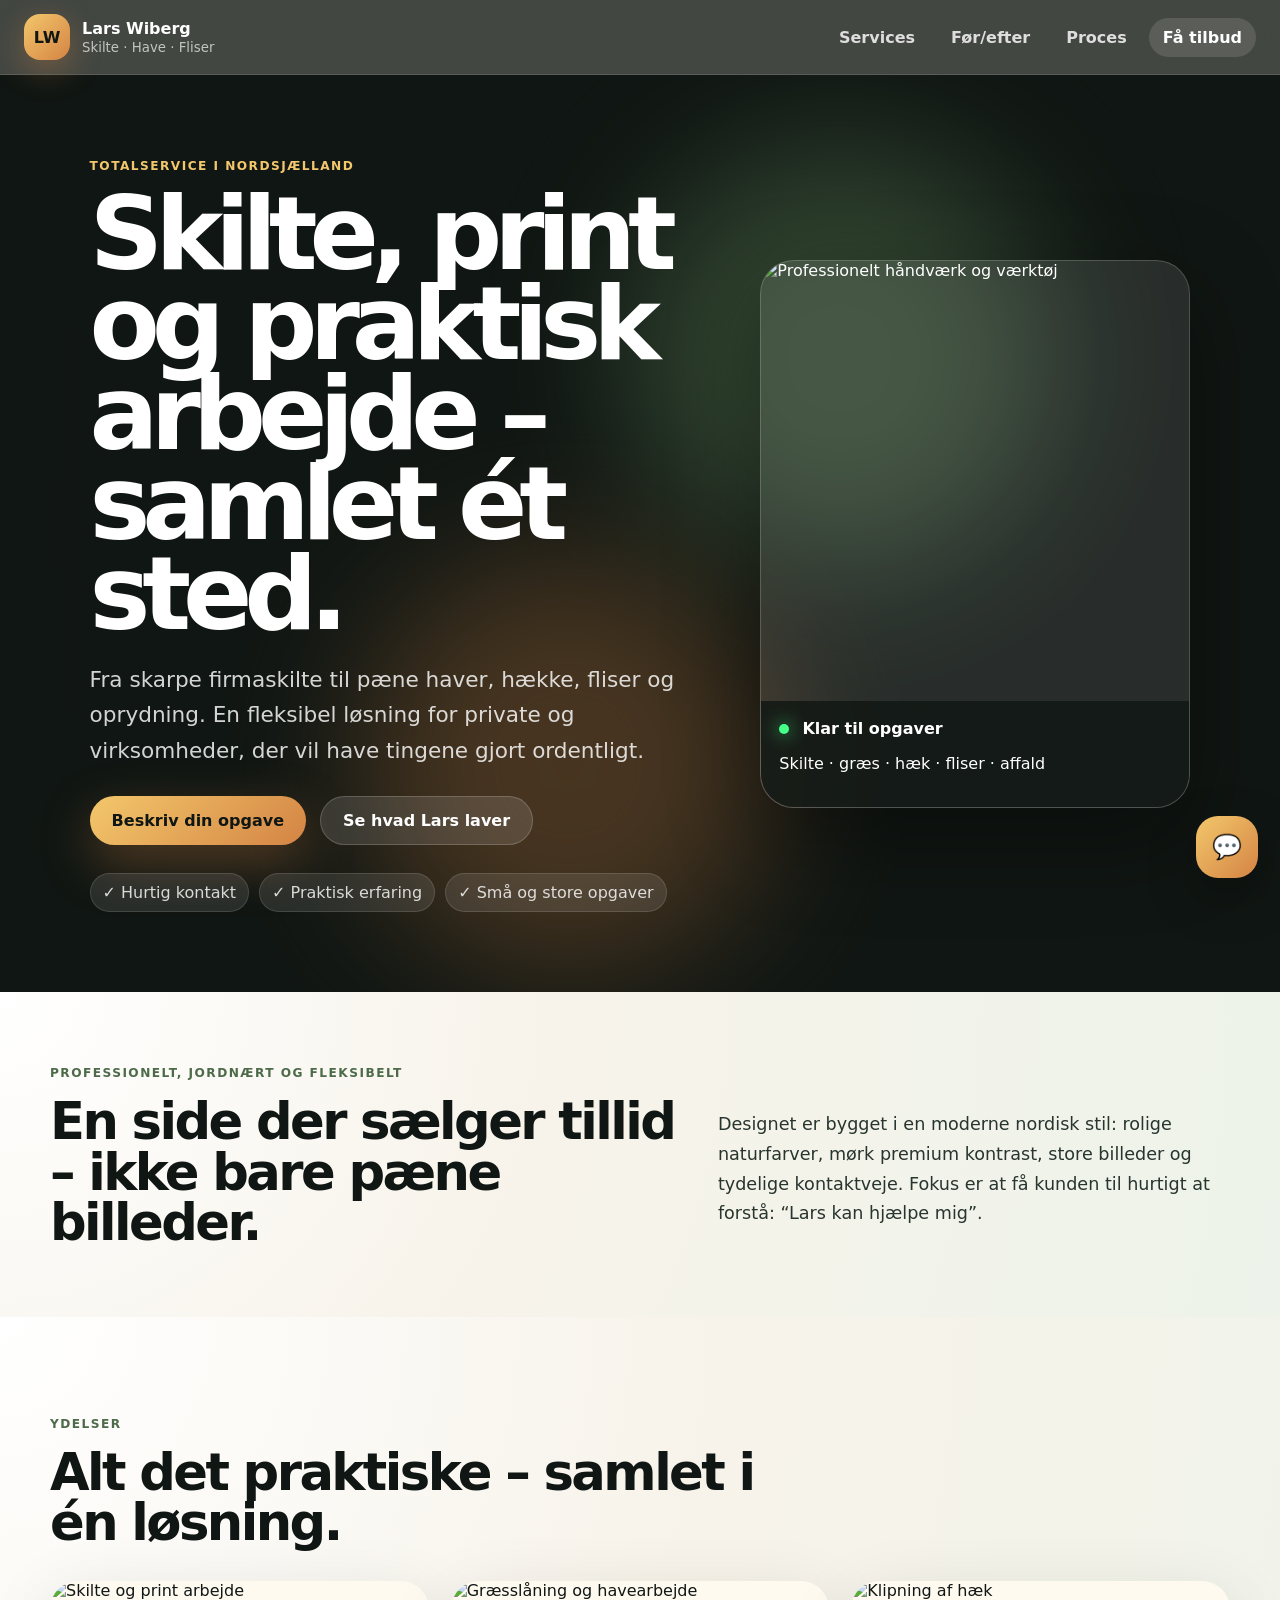
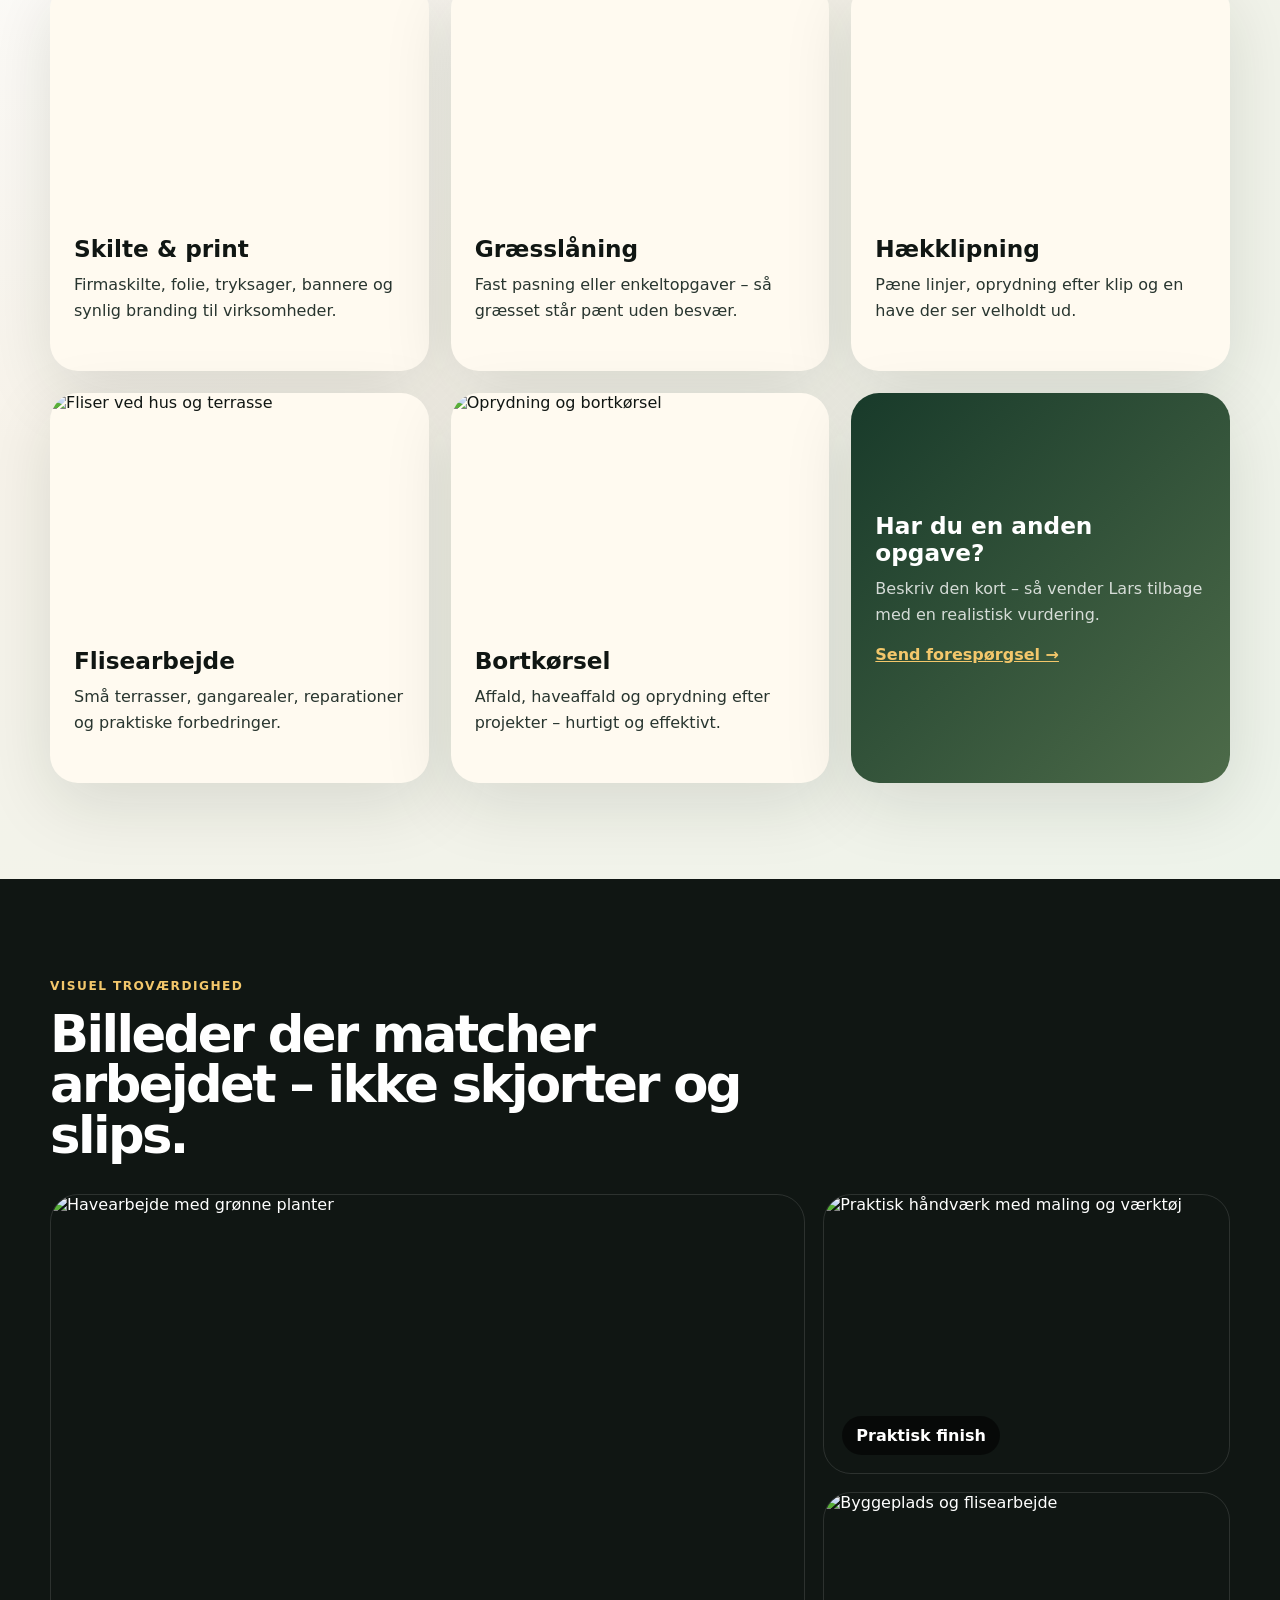
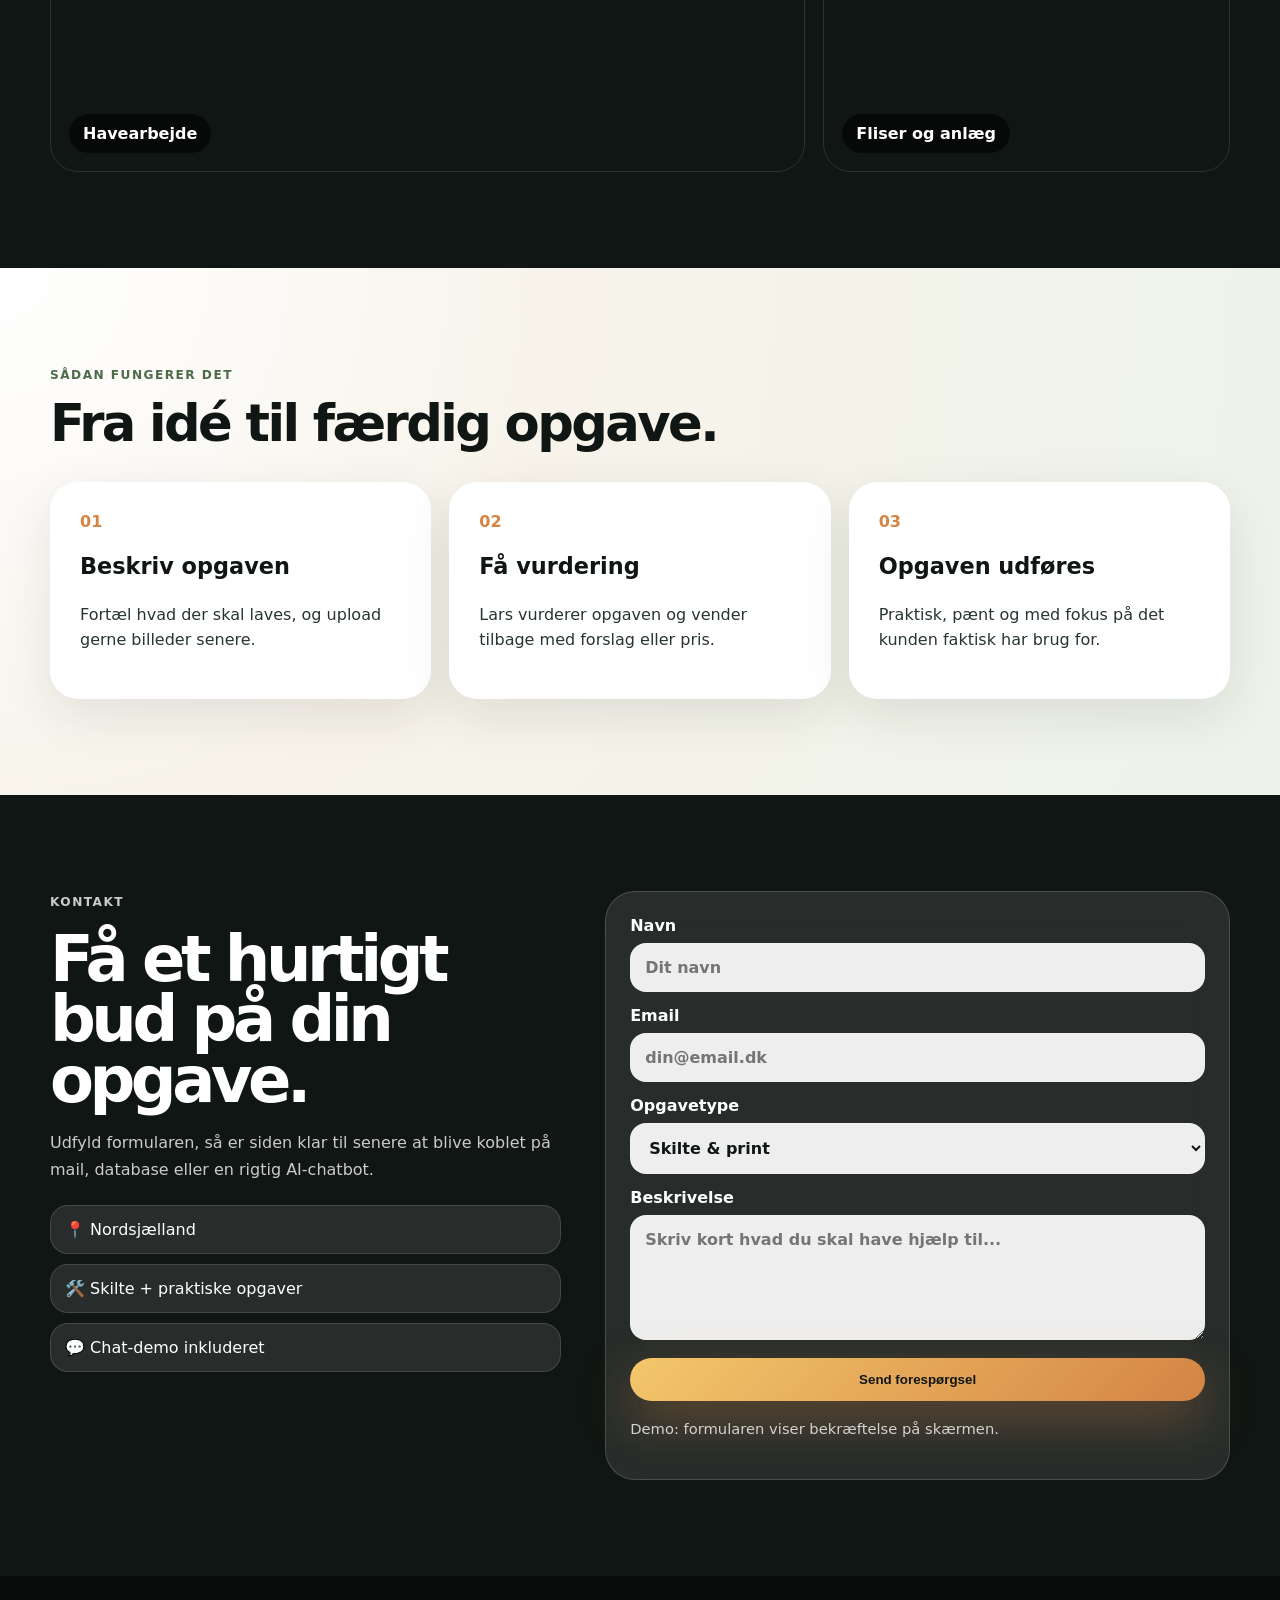
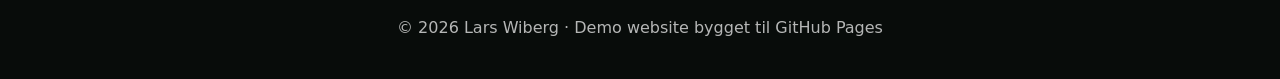
==== index.html @ 7aae9565 "Add files via upload" ====
<!DOCTYPE html>
<html lang="da">
<head>
  <meta charset="UTF-8" />
  <meta name="viewport" content="width=device-width, initial-scale=1.0" />
  <meta name="description" content="Lars Wiberg Totalservice - skilte, print, havearbejde, græsslåning, hækklipning, fliser og bortkørsel." />
  <title>Lars Wiberg | Skilte, Have & Totalservice</title>

  <link rel="preconnect" href="https://images.unsplash.com">
  <link rel="stylesheet" href="css/color.css" />
  <link rel="stylesheet" href="css/layout.css" />
  <link rel="stylesheet" href="css/component.css" />
  <link rel="stylesheet" href="css/animation.css" />
</head>
<body>
  <header class="site-header" id="top">
    <a class="brand" href="#top" aria-label="Lars Wiberg forside">
      <span class="brand-mark">LW</span>
      <span>
        <strong>Lars Wiberg</strong>
        <small>Skilte · Have · Fliser</small>
      </span>
    </a>

    <button class="menu-toggle" id="menuToggle" aria-label="Åbn menu">☰</button>

    <nav class="main-nav" id="mainNav">
      <a href="#services">Services</a>
      <a href="#gallery">Før/efter</a>
      <a href="#process">Proces</a>
      <a href="#contact" class="nav-cta">Få tilbud</a>
    </nav>
  </header>

  <main>
    <section class="hero section-dark">
      <div class="hero-bg"></div>
      <div class="hero-glow hero-glow-one"></div>
      <div class="hero-glow hero-glow-two"></div>

      <div class="hero-content reveal">
        <p class="eyebrow">Totalservice i Nordsjælland</p>
        <h1>Skilte, print og praktisk arbejde – samlet ét sted.</h1>
        <p class="hero-text">
          Fra skarpe firmaskilte til pæne haver, hække, fliser og oprydning. En fleksibel løsning for private og virksomheder, der vil have tingene gjort ordentligt.
        </p>
        <div class="hero-actions">
          <a class="btn btn-primary" href="#contact">Beskriv din opgave</a>
          <a class="btn btn-ghost" href="#services">Se hvad Lars laver</a>
        </div>
        <div class="trust-row" aria-label="Fordele">
          <span>✓ Hurtig kontakt</span>
          <span>✓ Praktisk erfaring</span>
          <span>✓ Små og store opgaver</span>
        </div>
      </div>

      <aside class="hero-card reveal delay-1">
        <img src="https://images.unsplash.com/photo-1581092160607-ee22621dd758?auto=format&fit=crop&w=900&q=85" alt="Professionelt håndværk og værktøj" />
        <div class="hero-card-content">
          <span class="status-dot"></span>
          <strong>Klar til opgaver</strong>
          <p>Skilte · græs · hæk · fliser · affald</p>
        </div>
      </aside>
    </section>

    <section class="intro section-light">
      <div class="container intro-grid">
        <div class="reveal">
          <p class="eyebrow dark">Professionelt, jordnært og fleksibelt</p>
          <h2>En side der sælger tillid – ikke bare pæne billeder.</h2>
        </div>
        <p class="intro-copy reveal delay-1">
          Designet er bygget i en moderne nordisk stil: rolige naturfarver, mørk premium kontrast, store billeder og tydelige kontaktveje. Fokus er at få kunden til hurtigt at forstå: “Lars kan hjælpe mig”.
        </p>
      </div>
    </section>

    <section class="services section-light" id="services">
      <div class="container">
        <div class="section-heading reveal">
          <p class="eyebrow dark">Ydelser</p>
          <h2>Alt det praktiske – samlet i én løsning.</h2>
        </div>

        <div class="service-grid">
          <article class="service-card reveal">
            <img src="https://images.unsplash.com/photo-1581092918056-0c4c3acd3789?auto=format&fit=crop&w=900&q=85" alt="Skilte og print arbejde" />
            <div><h3>Skilte & print</h3><p>Firmaskilte, folie, tryksager, bannere og synlig branding til virksomheder.</p></div>
          </article>

          <article class="service-card reveal delay-1">
            <img src="https://images.unsplash.com/photo-1592420114271-625ed4339e27?auto=format&fit=crop&w=900&q=85" alt="Græsslåning og havearbejde" />
            <div><h3>Græsslåning</h3><p>Fast pasning eller enkeltopgaver – så græsset står pænt uden besvær.</p></div>
          </article>

          <article class="service-card reveal delay-2">
            <img src="https://images.unsplash.com/photo-1624377632657-3902bfd35958?auto=format&fit=crop&w=900&q=85" alt="Klipning af hæk" />
            <div><h3>Hækklipning</h3><p>Pæne linjer, oprydning efter klip og en have der ser velholdt ud.</p></div>
          </article>

          <article class="service-card reveal">
            <img src="https://images.unsplash.com/photo-1600585154340-be6161a56a0c?auto=format&fit=crop&w=900&q=85" alt="Fliser ved hus og terrasse" />
            <div><h3>Flisearbejde</h3><p>Små terrasser, gangarealer, reparationer og praktiske forbedringer.</p></div>
          </article>

          <article class="service-card reveal delay-1">
            <img src="https://images.unsplash.com/photo-1590496793929-36417d3117de?auto=format&fit=crop&w=900&q=85" alt="Oprydning og bortkørsel" />
            <div><h3>Bortkørsel</h3><p>Affald, haveaffald og oprydning efter projekter – hurtigt og effektivt.</p></div>
          </article>

          <article class="service-card service-highlight reveal delay-2">
            <div><h3>Har du en anden opgave?</h3><p>Beskriv den kort – så vender Lars tilbage med en realistisk vurdering.</p><a class="text-link" href="#contact">Send forespørgsel →</a></div>
          </article>
        </div>
      </div>
    </section>

    <section class="gallery section-dark" id="gallery">
      <div class="container">
        <div class="section-heading reveal">
          <p class="eyebrow">Visuel troværdighed</p>
          <h2>Billeder der matcher arbejdet – ikke skjorter og slips.</h2>
        </div>

        <div class="gallery-grid reveal delay-1">
          <figure class="wide"><img src="https://images.unsplash.com/photo-1416879595882-3373a0480b5b?auto=format&fit=crop&w=1400&q=85" alt="Havearbejde med grønne planter" /><figcaption>Havearbejde</figcaption></figure>
          <figure><img src="https://images.unsplash.com/photo-1589939705384-5185137a7f0f?auto=format&fit=crop&w=900&q=85" alt="Praktisk håndværk med maling og værktøj" /><figcaption>Praktisk finish</figcaption></figure>
          <figure><img src="https://images.unsplash.com/photo-1503387762-592deb58ef4e?auto=format&fit=crop&w=900&q=85" alt="Byggeplads og flisearbejde" /><figcaption>Fliser og anlæg</figcaption></figure>
        </div>
      </div>
    </section>

    <section class="process section-light" id="process">
      <div class="container">
        <div class="section-heading reveal">
          <p class="eyebrow dark">Sådan fungerer det</p>
          <h2>Fra idé til færdig opgave.</h2>
        </div>
        <div class="steps">
          <div class="step reveal"><span>01</span><h3>Beskriv opgaven</h3><p>Fortæl hvad der skal laves, og upload gerne billeder senere.</p></div>
          <div class="step reveal delay-1"><span>02</span><h3>Få vurdering</h3><p>Lars vurderer opgaven og vender tilbage med forslag eller pris.</p></div>
          <div class="step reveal delay-2"><span>03</span><h3>Opgaven udføres</h3><p>Praktisk, pænt og med fokus på det kunden faktisk har brug for.</p></div>
        </div>
      </div>
    </section>

    <section class="contact section-dark" id="contact">
      <div class="container contact-grid">
        <div class="reveal">
          <p class="eyebrow">Kontakt</p>
          <h2>Få et hurtigt bud på din opgave.</h2>
          <p>Udfyld formularen, så er siden klar til senere at blive koblet på mail, database eller en rigtig AI-chatbot.</p>
          <div class="contact-mini-cards">
            <span>📍 Nordsjælland</span>
            <span>🛠️ Skilte + praktiske opgaver</span>
            <span>💬 Chat-demo inkluderet</span>
          </div>
        </div>

        <form class="lead-form reveal delay-1" id="leadForm">
          <label>Navn<input id="name" name="name" type="text" placeholder="Dit navn" required></label>
          <label>Email<input id="email" name="email" type="email" placeholder="din@email.dk" required></label>
          <label>Opgavetype<select id="service" name="service"><option>Skilte & print</option><option>Græsslåning</option><option>Hækklipning</option><option>Flisearbejde</option><option>Bortkørsel</option><option>Andet</option></select></label>
          <label>Beskrivelse<textarea id="message" name="message" rows="5" placeholder="Skriv kort hvad du skal have hjælp til..." required></textarea></label>
          <button class="btn btn-primary full" type="submit">Send forespørgsel</button>
          <p class="form-note" id="formNote">Demo: formularen viser bekræftelse på skærmen.</p>
        </form>
      </div>
    </section>
  </main>

  <button class="chat-launch" id="chatLaunch" aria-label="Åbn chat">💬</button>
  <aside class="chat-panel" id="chatPanel" aria-label="Chat demo">
    <div class="chat-header"><strong>Lars Wiberg Chat</strong><button id="chatClose" aria-label="Luk chat">×</button></div>
    <div class="chat-messages" id="chatMessages"><p class="bot">Hej 👋 Hvad skal du have hjælp til – skilte, have, fliser eller oprydning?</p></div>
    <div class="chat-input-row"><input id="chatInput" type="text" placeholder="Skriv din opgave..."><button id="chatSend">Send</button></div>
  </aside>

  <footer class="site-footer">
    <p>© 2026 Lars Wiberg · Demo website bygget til GitHub Pages</p>
  </footer>

  <script src="js/app.js"></script>
  <script src="js/chatbot.js"></script>
  <script src="js/form.js"></script>
</body>
</html>
---- css/color.css ----
:root {
  --ink: #101613;
  --ink-soft: #28352f;
  --cream: #f7f3ea;
  --paper: #fffaf0;
  --mist: #e7eee6;
  --moss: #4d6b49;
  --forest: #183a2a;
  --sage: #8fa88b;
  --copper: #d48444;
  --gold: #f3c76b;
  --white: #ffffff;
  --shadow: rgba(10, 20, 15, 0.22);
  --glass: rgba(255, 255, 255, 0.12);
  --border: rgba(255, 255, 255, 0.18);
}
---- css/layout.css ----
* { box-sizing: border-box; }
html { scroll-behavior: smooth; }
body { margin: 0; font-family: Inter, system-ui, -apple-system, BlinkMacSystemFont, "Segoe UI", sans-serif; background: var(--cream); color: var(--ink); }
img { max-width: 100%; display: block; }
a { color: inherit; }
.container { width: min(1180px, calc(100% - 40px)); margin: 0 auto; }
.section-light { background: radial-gradient(circle at top left, #fff 0, var(--cream) 42%, #edf3ea 100%); }
.section-dark { color: var(--white); background: var(--ink); }
.section-heading { max-width: 720px; margin-bottom: 34px; }
.section-heading h2, .intro h2 { font-size: clamp(2rem, 4vw, 4rem); line-height: 0.98; margin: 0; letter-spacing: -0.05em; }
.services, .gallery, .process, .contact { padding: 96px 0; }
.intro { padding: 70px 0; }
.intro-grid { display: grid; grid-template-columns: 1.1fr 0.9fr; gap: 42px; align-items: end; }
.intro-copy { font-size: 1.1rem; line-height: 1.7; color: var(--ink-soft); }
@media (max-width: 820px) { .intro-grid, .contact-grid { grid-template-columns: 1fr !important; } .container { width: min(100% - 24px, 1180px); } }
---- css/component.css ----
.site-header { position: sticky; top: 0; z-index: 20; display: flex; align-items: center; justify-content: space-between; padding: 14px 24px; background: rgba(16, 22, 19, 0.78); backdrop-filter: blur(18px); border-bottom: 1px solid rgba(255,255,255,.12); color: var(--white); }
.brand { display: flex; align-items: center; gap: 12px; text-decoration: none; }
.brand-mark { width: 46px; height: 46px; display: grid; place-items: center; border-radius: 16px; background: linear-gradient(135deg, var(--gold), var(--copper)); color: var(--ink); font-weight: 900; box-shadow: 0 10px 30px rgba(212,132,68,.35); }
.brand small { display: block; color: rgba(255,255,255,.68); margin-top: 2px; }
.main-nav { display: flex; align-items: center; gap: 8px; }
.main-nav a { text-decoration: none; color: rgba(255,255,255,.82); padding: 10px 14px; border-radius: 999px; font-weight: 700; }
.main-nav a:hover, .nav-cta { background: rgba(255,255,255,.12); color: var(--white) !important; }
.menu-toggle { display: none; background: transparent; border: 0; color: white; font-size: 1.5rem; }
.hero { min-height: 92vh; position: relative; display: grid; grid-template-columns: 1.1fr 0.75fr; gap: 40px; align-items: center; padding: 80px min(7vw, 90px); overflow: hidden; }
.hero-bg { position: absolute; inset: 0; background: linear-gradient(90deg, rgba(16,22,19,.98), rgba(16,22,19,.74), rgba(16,22,19,.48)), url('https://images.unsplash.com/photo-1581578731548-c64695cc6952?auto=format&fit=crop&w=1800&q=85') center/cover; transform: scale(1.03); }
.hero-glow { position: absolute; width: 420px; height: 420px; border-radius: 50%; filter: blur(70px); opacity: .55; }
.hero-glow-one { background: var(--moss); top: 8%; right: 18%; }
.hero-glow-two { background: var(--copper); bottom: 2%; left: 28%; opacity: .28; }
.hero-content, .hero-card { position: relative; z-index: 1; }
.eyebrow { display: inline-flex; align-items: center; gap: 8px; margin: 0 0 16px; color: var(--gold); font-weight: 900; text-transform: uppercase; letter-spacing: .12em; font-size: .76rem; }
.eyebrow.dark { color: var(--moss); }
.hero h1 { font-size: clamp(3rem, 8vw, 7.5rem); line-height: .88; margin: 0 0 22px; letter-spacing: -0.08em; max-width: 850px; }
.hero-text { max-width: 680px; font-size: clamp(1.05rem, 1.8vw, 1.35rem); line-height: 1.65; color: rgba(255,255,255,.82); }
.hero-actions { display: flex; flex-wrap: wrap; gap: 14px; margin: 28px 0; }
.btn { display: inline-flex; align-items: center; justify-content: center; gap: 10px; border: 0; border-radius: 999px; padding: 14px 22px; text-decoration: none; font-weight: 900; cursor: pointer; transition: transform .2s ease, box-shadow .2s ease, background .2s ease; }
.btn:hover { transform: translateY(-2px); }
.btn-primary { background: linear-gradient(135deg, var(--gold), var(--copper)); color: var(--ink); box-shadow: 0 18px 50px rgba(212,132,68,.35); }
.btn-ghost { border: 1px solid var(--border); background: var(--glass); color: var(--white); }
.full { width: 100%; }
.trust-row { display: flex; flex-wrap: wrap; gap: 10px; }
.trust-row span { padding: 9px 12px; border-radius: 999px; background: rgba(255,255,255,.1); border: 1px solid rgba(255,255,255,.12); color: rgba(255,255,255,.82); }
.hero-card { border-radius: 34px; overflow: hidden; background: rgba(255,255,255,.1); border: 1px solid rgba(255,255,255,.18); box-shadow: 0 30px 90px rgba(0,0,0,.38); transform: rotate(2deg); }
.hero-card img { height: 440px; width: 100%; object-fit: cover; }
.hero-card-content { padding: 18px; background: rgba(16,22,19,.82); }
.status-dot { width: 10px; height: 10px; border-radius: 50%; background: #45ff8a; display: inline-block; margin-right: 8px; box-shadow: 0 0 18px #45ff8a; }
.service-grid { display: grid; grid-template-columns: repeat(3, 1fr); gap: 22px; }
.service-card { min-height: 390px; border-radius: 28px; overflow: hidden; background: var(--paper); box-shadow: 0 20px 70px rgba(20,30,20,.12); transition: transform .25s ease, box-shadow .25s ease; }
.service-card:hover { transform: translateY(-8px); box-shadow: 0 32px 90px rgba(20,30,20,.2); }
.service-card img { height: 230px; width: 100%; object-fit: cover; }
.service-card div { padding: 24px; }
.service-card h3 { font-size: 1.45rem; margin: 0 0 10px; }
.service-card p { line-height: 1.6; color: var(--ink-soft); margin: 0; }
.service-highlight { display: grid; place-items: center; background: linear-gradient(135deg, var(--forest), var(--moss)); color: white; }
.service-highlight p { color: rgba(255,255,255,.8); }
.text-link { color: var(--gold); font-weight: 900; display: inline-block; margin-top: 18px; }
.gallery { position: relative; overflow: hidden; }
.gallery-grid { display: grid; grid-template-columns: 1.3fr .7fr; grid-auto-rows: 280px; gap: 18px; }
.gallery-grid figure { margin: 0; position: relative; overflow: hidden; border-radius: 28px; border: 1px solid rgba(255,255,255,.12); }
.gallery-grid .wide { grid-row: span 2; }
.gallery-grid img { width: 100%; height: 100%; object-fit: cover; transition: transform .45s ease; }
.gallery-grid figure:hover img { transform: scale(1.06); }
.gallery-grid figcaption { position: absolute; left: 18px; bottom: 18px; padding: 10px 14px; border-radius: 999px; background: rgba(0,0,0,.55); backdrop-filter: blur(12px); font-weight: 900; }
.steps { display: grid; grid-template-columns: repeat(3, 1fr); gap: 18px; }
.step { padding: 30px; border-radius: 28px; background: white; box-shadow: 0 16px 50px rgba(20,30,20,.1); }
.step span { color: var(--copper); font-weight: 900; }
.step h3 { font-size: 1.4rem; }
.step p { color: var(--ink-soft); line-height: 1.6; }
.contact-grid { display: grid; grid-template-columns: .9fr 1.1fr; gap: 44px; align-items: start; }
.contact h2 { font-size: clamp(2.4rem, 5vw, 5rem); line-height: .95; margin: 0 0 18px; letter-spacing: -0.07em; }
.contact p { color: rgba(255,255,255,.78); line-height: 1.7; }
.contact-mini-cards { display: grid; gap: 10px; margin-top: 22px; }
.contact-mini-cards span { padding: 14px; border-radius: 18px; background: rgba(255,255,255,.1); border: 1px solid rgba(255,255,255,.13); }
.lead-form { background: rgba(255,255,255,.1); border: 1px solid rgba(255,255,255,.16); border-radius: 30px; padding: 24px; backdrop-filter: blur(20px); }
.lead-form label { display: block; margin-bottom: 14px; font-weight: 800; }
.lead-form input, .lead-form textarea, .lead-form select { width: 100%; margin-top: 8px; border: 1px solid rgba(255,255,255,.18); background: rgba(255,255,255,.92); color: var(--ink); border-radius: 16px; padding: 14px; font: inherit; }
.form-note { min-height: 24px; font-size: .92rem; }
.chat-launch { position: fixed; right: 22px; bottom: 22px; z-index: 25; width: 62px; height: 62px; border-radius: 22px; border: 0; background: linear-gradient(135deg, var(--gold), var(--copper)); box-shadow: 0 18px 50px rgba(0,0,0,.25); font-size: 1.5rem; cursor: pointer; }
.chat-panel { position: fixed; right: 22px; bottom: 96px; z-index: 30; width: min(360px, calc(100vw - 32px)); background: white; border-radius: 26px; box-shadow: 0 30px 90px rgba(0,0,0,.25); overflow: hidden; transform: translateY(18px); opacity: 0; pointer-events: none; transition: .25s ease; }
.chat-panel.open { opacity: 1; transform: translateY(0); pointer-events: auto; }
.chat-header { background: var(--forest); color: white; padding: 16px; display: flex; justify-content: space-between; align-items: center; }
.chat-header button { background: transparent; border: 0; color: white; font-size: 1.5rem; cursor: pointer; }
.chat-messages { padding: 14px; max-height: 260px; overflow: auto; display: grid; gap: 10px; }
.chat-messages p { margin: 0; padding: 11px 13px; border-radius: 16px; line-height: 1.45; }
.chat-messages .bot { background: var(--mist); }
.chat-messages .user { background: var(--forest); color: white; justify-self: end; }
.chat-input-row { display: flex; gap: 8px; padding: 14px; border-top: 1px solid #eee; }
.chat-input-row input { flex: 1; border: 1px solid #ddd; border-radius: 14px; padding: 12px; }
.chat-input-row button { border: 0; border-radius: 14px; padding: 0 14px; background: var(--forest); color: white; font-weight: 900; }
.site-footer { padding: 26px; text-align: center; background: #080c0a; color: rgba(255,255,255,.7); }
@media (max-width: 980px) { .hero { grid-template-columns: 1fr; padding: 80px 24px; } .hero-card { transform: none; } .service-grid, .steps { grid-template-columns: 1fr 1fr; } }
@media (max-width: 720px) { .menu-toggle { display: block; } .main-nav { position: absolute; top: 76px; left: 12px; right: 12px; display: none; flex-direction: column; align-items: stretch; background: rgba(16,22,19,.96); border-radius: 22px; padding: 12px; } .main-nav.open { display: flex; } .hero h1 { font-size: 3.3rem; } .hero-actions { flex-direction: column; } .service-grid, .steps, .gallery-grid { grid-template-columns: 1fr; } .gallery-grid .wide { grid-row: span 1; } .service-card { min-height: auto; } }
---- css/animation.css ----
.reveal { opacity: 0; transform: translateY(24px); animation: reveal .8s ease forwards; }
.delay-1 { animation-delay: .16s; }
.delay-2 { animation-delay: .32s; }
@keyframes reveal { to { opacity: 1; transform: translateY(0); } }
.hero-bg { animation: heroZoom 14s ease-in-out infinite alternate; }
@keyframes heroZoom { from { transform: scale(1.03); } to { transform: scale(1.08); } }
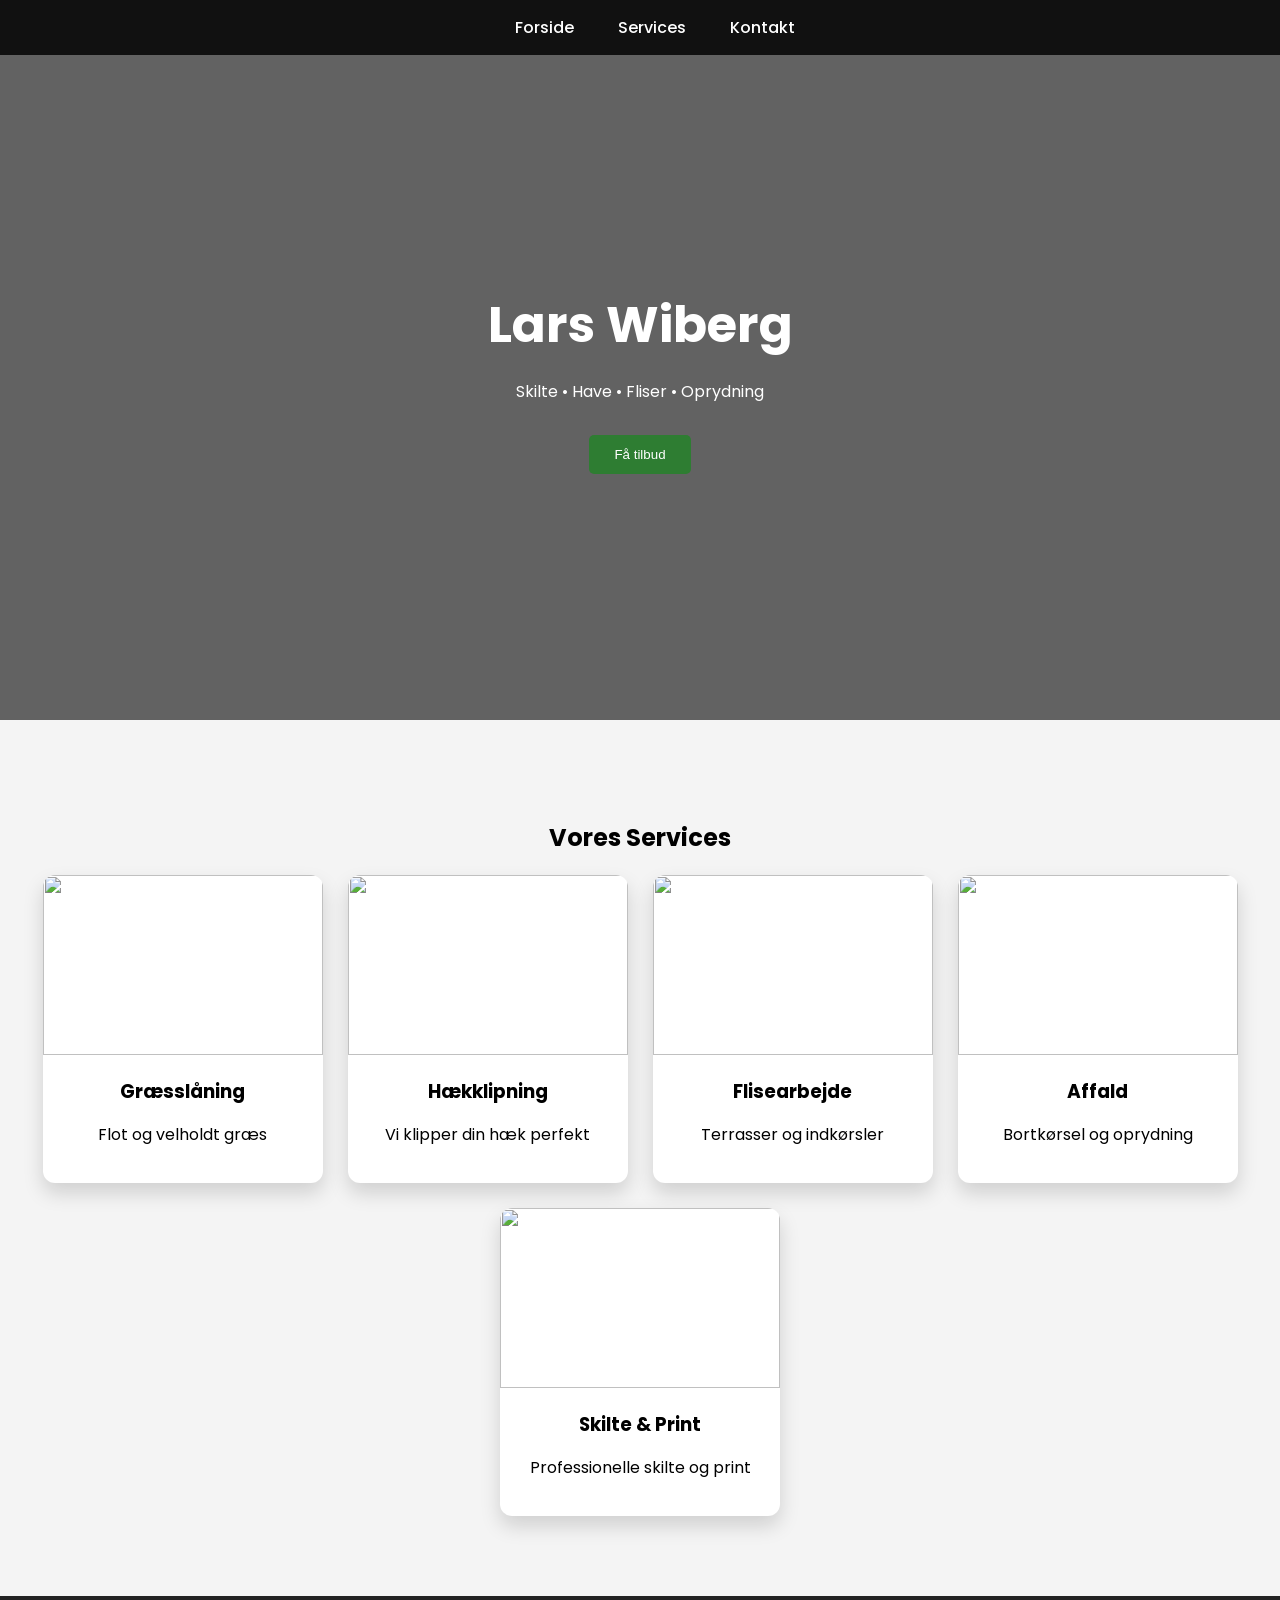
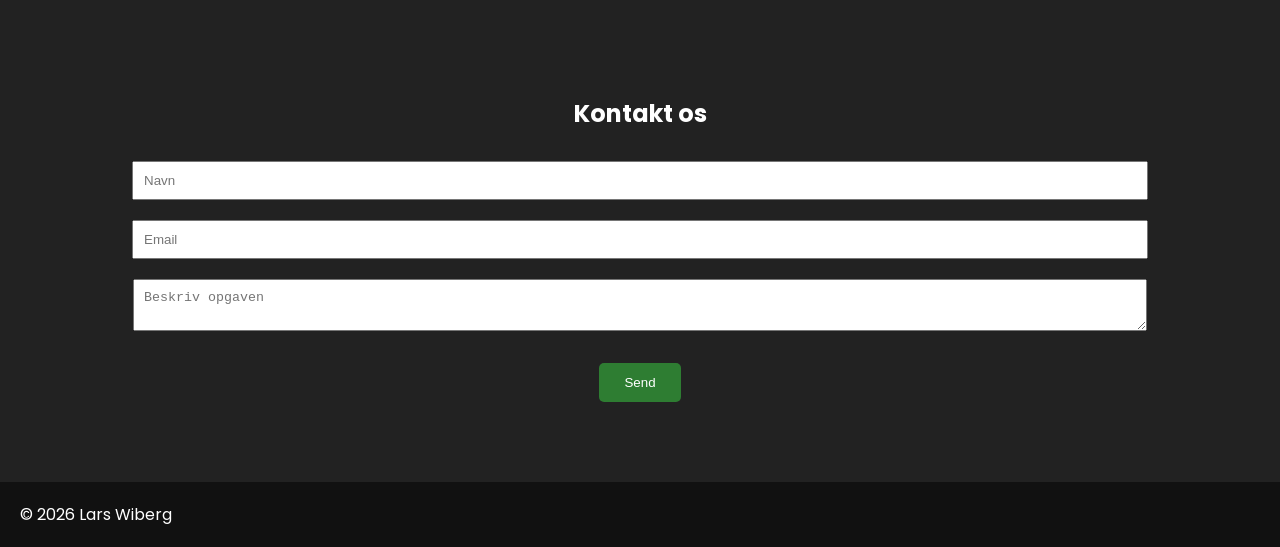
==== commit e6cc9ca9: "Update index.html" ====
--- a/index.html
+++ b/index.html
@@ -1,189 +1,205 @@
 <!DOCTYPE html>
+
 <html lang="da">
 <head>
-  <meta charset="UTF-8" />
-  <meta name="viewport" content="width=device-width, initial-scale=1.0" />
-  <meta name="description" content="Lars Wiberg Totalservice - skilte, print, havearbejde, græsslåning, hækklipning, fliser og bortkørsel." />
-  <title>Lars Wiberg | Skilte, Have & Totalservice</title>
-
-  <link rel="preconnect" href="https://images.unsplash.com">
-  <link rel="stylesheet" href="css/color.css" />
-  <link rel="stylesheet" href="css/layout.css" />
-  <link rel="stylesheet" href="css/component.css" />
-  <link rel="stylesheet" href="css/animation.css" />
+<meta charset="UTF-8">
+<meta name="viewport" content="width=device-width, initial-scale=1.0">
+<title>Lars Wiberg | Total Service</title>
+
+<link href="https://fonts.googleapis.com/css2?family=Poppins:wght@300;400;600&display=swap" rel="stylesheet">
+
+<style>
+
+/* ===== GLOBAL ===== */
+body {
+    margin:0;
+    font-family:'Poppins', sans-serif;
+    background:#f4f4f4;
+}
+
+/* ===== NAV ===== */
+nav {
+    position:fixed;
+    width:100%;
+    background:#111;
+    padding:15px;
+    text-align:center;
+    z-index:1000;
+}
+
+nav a {
+    color:white;
+    margin:0 20px;
+    text-decoration:none;
+    font-weight:500;
+}
+
+/* ===== HERO ===== */
+.hero {
+    height:80vh;
+    background:
+    linear-gradient(rgba(0,0,0,0.6), rgba(0,0,0,0.6)),
+    url('https://images.unsplash.com/photo-1598032895397-b9472444bf93');
+    background-size:cover;
+    background-position:center;
+    display:flex;
+    align-items:center;
+    justify-content:center;
+    text-align:center;
+    color:white;
+}
+
+.hero h1 {
+    font-size:50px;
+    margin-bottom:10px;
+}
+
+/* ===== SECTION ===== */
+.section {
+    padding:80px 20px;
+    text-align:center;
+}
+
+/* ===== SERVICES ===== */
+.services {
+    display:flex;
+    flex-wrap:wrap;
+    justify-content:center;
+    gap:25px;
+}
+
+.card {
+    background:white;
+    border-radius:12px;
+    width:280px;
+    overflow:hidden;
+    box-shadow:0 10px 20px rgba(0,0,0,0.15);
+    transition:0.3s;
+}
+
+.card:hover {
+    transform:translateY(-10px);
+}
+
+.card img {
+    width:100%;
+    height:180px;
+    object-fit:cover;
+}
+
+.card h3 {
+    margin:15px 0 5px 0;
+}
+
+.card p {
+    padding:0 15px 20px;
+}
+
+/* ===== BUTTON ===== */
+.btn {
+    background:#2e7d32;
+    color:white;
+    padding:12px 25px;
+    border:none;
+    margin-top:15px;
+    cursor:pointer;
+    border-radius:5px;
+}
+
+/* ===== CONTACT ===== */
+.contact {
+    background:#222;
+    color:white;
+}
+
+.contact input, .contact textarea {
+    width:80%;
+    padding:10px;
+    margin:10px;
+}
+
+footer {
+    background:#111;
+    color:white;
+    padding:20px;
+}
+
+</style>
+
 </head>
+
 <body>
-  <header class="site-header" id="top">
-    <a class="brand" href="#top" aria-label="Lars Wiberg forside">
-      <span class="brand-mark">LW</span>
-      <span>
-        <strong>Lars Wiberg</strong>
-        <small>Skilte · Have · Fliser</small>
-      </span>
-    </a>
-
-    <button class="menu-toggle" id="menuToggle" aria-label="Åbn menu">☰</button>
-
-    <nav class="main-nav" id="mainNav">
-      <a href="#services">Services</a>
-      <a href="#gallery">Før/efter</a>
-      <a href="#process">Proces</a>
-      <a href="#contact" class="nav-cta">Få tilbud</a>
-    </nav>
-  </header>
-
-  <main>
-    <section class="hero section-dark">
-      <div class="hero-bg"></div>
-      <div class="hero-glow hero-glow-one"></div>
-      <div class="hero-glow hero-glow-two"></div>
-
-      <div class="hero-content reveal">
-        <p class="eyebrow">Totalservice i Nordsjælland</p>
-        <h1>Skilte, print og praktisk arbejde – samlet ét sted.</h1>
-        <p class="hero-text">
-          Fra skarpe firmaskilte til pæne haver, hække, fliser og oprydning. En fleksibel løsning for private og virksomheder, der vil have tingene gjort ordentligt.
-        </p>
-        <div class="hero-actions">
-          <a class="btn btn-primary" href="#contact">Beskriv din opgave</a>
-          <a class="btn btn-ghost" href="#services">Se hvad Lars laver</a>
-        </div>
-        <div class="trust-row" aria-label="Fordele">
-          <span>✓ Hurtig kontakt</span>
-          <span>✓ Praktisk erfaring</span>
-          <span>✓ Små og store opgaver</span>
-        </div>
-      </div>
-
-      <aside class="hero-card reveal delay-1">
-        <img src="https://images.unsplash.com/photo-1581092160607-ee22621dd758?auto=format&fit=crop&w=900&q=85" alt="Professionelt håndværk og værktøj" />
-        <div class="hero-card-content">
-          <span class="status-dot"></span>
-          <strong>Klar til opgaver</strong>
-          <p>Skilte · græs · hæk · fliser · affald</p>
-        </div>
-      </aside>
-    </section>
-
-    <section class="intro section-light">
-      <div class="container intro-grid">
-        <div class="reveal">
-          <p class="eyebrow dark">Professionelt, jordnært og fleksibelt</p>
-          <h2>En side der sælger tillid – ikke bare pæne billeder.</h2>
-        </div>
-        <p class="intro-copy reveal delay-1">
-          Designet er bygget i en moderne nordisk stil: rolige naturfarver, mørk premium kontrast, store billeder og tydelige kontaktveje. Fokus er at få kunden til hurtigt at forstå: “Lars kan hjælpe mig”.
-        </p>
-      </div>
-    </section>
-
-    <section class="services section-light" id="services">
-      <div class="container">
-        <div class="section-heading reveal">
-          <p class="eyebrow dark">Ydelser</p>
-          <h2>Alt det praktiske – samlet i én løsning.</h2>
-        </div>
-
-        <div class="service-grid">
-          <article class="service-card reveal">
-            <img src="https://images.unsplash.com/photo-1581092918056-0c4c3acd3789?auto=format&fit=crop&w=900&q=85" alt="Skilte og print arbejde" />
-            <div><h3>Skilte & print</h3><p>Firmaskilte, folie, tryksager, bannere og synlig branding til virksomheder.</p></div>
-          </article>
-
-          <article class="service-card reveal delay-1">
-            <img src="https://images.unsplash.com/photo-1592420114271-625ed4339e27?auto=format&fit=crop&w=900&q=85" alt="Græsslåning og havearbejde" />
-            <div><h3>Græsslåning</h3><p>Fast pasning eller enkeltopgaver – så græsset står pænt uden besvær.</p></div>
-          </article>
-
-          <article class="service-card reveal delay-2">
-            <img src="https://images.unsplash.com/photo-1624377632657-3902bfd35958?auto=format&fit=crop&w=900&q=85" alt="Klipning af hæk" />
-            <div><h3>Hækklipning</h3><p>Pæne linjer, oprydning efter klip og en have der ser velholdt ud.</p></div>
-          </article>
-
-          <article class="service-card reveal">
-            <img src="https://images.unsplash.com/photo-1600585154340-be6161a56a0c?auto=format&fit=crop&w=900&q=85" alt="Fliser ved hus og terrasse" />
-            <div><h3>Flisearbejde</h3><p>Små terrasser, gangarealer, reparationer og praktiske forbedringer.</p></div>
-          </article>
-
-          <article class="service-card reveal delay-1">
-            <img src="https://images.unsplash.com/photo-1590496793929-36417d3117de?auto=format&fit=crop&w=900&q=85" alt="Oprydning og bortkørsel" />
-            <div><h3>Bortkørsel</h3><p>Affald, haveaffald og oprydning efter projekter – hurtigt og effektivt.</p></div>
-          </article>
-
-          <article class="service-card service-highlight reveal delay-2">
-            <div><h3>Har du en anden opgave?</h3><p>Beskriv den kort – så vender Lars tilbage med en realistisk vurdering.</p><a class="text-link" href="#contact">Send forespørgsel →</a></div>
-          </article>
-        </div>
-      </div>
-    </section>
-
-    <section class="gallery section-dark" id="gallery">
-      <div class="container">
-        <div class="section-heading reveal">
-          <p class="eyebrow">Visuel troværdighed</p>
-          <h2>Billeder der matcher arbejdet – ikke skjorter og slips.</h2>
-        </div>
-
-        <div class="gallery-grid reveal delay-1">
-          <figure class="wide"><img src="https://images.unsplash.com/photo-1416879595882-3373a0480b5b?auto=format&fit=crop&w=1400&q=85" alt="Havearbejde med grønne planter" /><figcaption>Havearbejde</figcaption></figure>
-          <figure><img src="https://images.unsplash.com/photo-1589939705384-5185137a7f0f?auto=format&fit=crop&w=900&q=85" alt="Praktisk håndværk med maling og værktøj" /><figcaption>Praktisk finish</figcaption></figure>
-          <figure><img src="https://images.unsplash.com/photo-1503387762-592deb58ef4e?auto=format&fit=crop&w=900&q=85" alt="Byggeplads og flisearbejde" /><figcaption>Fliser og anlæg</figcaption></figure>
-        </div>
-      </div>
-    </section>
-
-    <section class="process section-light" id="process">
-      <div class="container">
-        <div class="section-heading reveal">
-          <p class="eyebrow dark">Sådan fungerer det</p>
-          <h2>Fra idé til færdig opgave.</h2>
-        </div>
-        <div class="steps">
-          <div class="step reveal"><span>01</span><h3>Beskriv opgaven</h3><p>Fortæl hvad der skal laves, og upload gerne billeder senere.</p></div>
-          <div class="step reveal delay-1"><span>02</span><h3>Få vurdering</h3><p>Lars vurderer opgaven og vender tilbage med forslag eller pris.</p></div>
-          <div class="step reveal delay-2"><span>03</span><h3>Opgaven udføres</h3><p>Praktisk, pænt og med fokus på det kunden faktisk har brug for.</p></div>
-        </div>
-      </div>
-    </section>
-
-    <section class="contact section-dark" id="contact">
-      <div class="container contact-grid">
-        <div class="reveal">
-          <p class="eyebrow">Kontakt</p>
-          <h2>Få et hurtigt bud på din opgave.</h2>
-          <p>Udfyld formularen, så er siden klar til senere at blive koblet på mail, database eller en rigtig AI-chatbot.</p>
-          <div class="contact-mini-cards">
-            <span>📍 Nordsjælland</span>
-            <span>🛠️ Skilte + praktiske opgaver</span>
-            <span>💬 Chat-demo inkluderet</span>
-          </div>
-        </div>
-
-        <form class="lead-form reveal delay-1" id="leadForm">
-          <label>Navn<input id="name" name="name" type="text" placeholder="Dit navn" required></label>
-          <label>Email<input id="email" name="email" type="email" placeholder="din@email.dk" required></label>
-          <label>Opgavetype<select id="service" name="service"><option>Skilte & print</option><option>Græsslåning</option><option>Hækklipning</option><option>Flisearbejde</option><option>Bortkørsel</option><option>Andet</option></select></label>
-          <label>Beskrivelse<textarea id="message" name="message" rows="5" placeholder="Skriv kort hvad du skal have hjælp til..." required></textarea></label>
-          <button class="btn btn-primary full" type="submit">Send forespørgsel</button>
-          <p class="form-note" id="formNote">Demo: formularen viser bekræftelse på skærmen.</p>
-        </form>
-      </div>
-    </section>
-  </main>
-
-  <button class="chat-launch" id="chatLaunch" aria-label="Åbn chat">💬</button>
-  <aside class="chat-panel" id="chatPanel" aria-label="Chat demo">
-    <div class="chat-header"><strong>Lars Wiberg Chat</strong><button id="chatClose" aria-label="Luk chat">×</button></div>
-    <div class="chat-messages" id="chatMessages"><p class="bot">Hej 👋 Hvad skal du have hjælp til – skilte, have, fliser eller oprydning?</p></div>
-    <div class="chat-input-row"><input id="chatInput" type="text" placeholder="Skriv din opgave..."><button id="chatSend">Send</button></div>
-  </aside>
-
-  <footer class="site-footer">
-    <p>© 2026 Lars Wiberg · Demo website bygget til GitHub Pages</p>
-  </footer>
-
-  <script src="js/app.js"></script>
-  <script src="js/chatbot.js"></script>
-  <script src="js/form.js"></script>
+
+<nav>
+<a href="#">Forside</a>
+<a href="#services">Services</a>
+<a href="#kontakt">Kontakt</a>
+</nav>
+
+<section class="hero">
+<div>
+<h1>Lars Wiberg</h1>
+<p>Skilte • Have • Fliser • Oprydning</p>
+<button class="btn">Få tilbud</button>
+</div>
+</section>
+
+<section id="services" class="section">
+
+<h2>Vores Services</h2>
+
+<div class="services">
+
+<div class="card">
+<img src="https://images.unsplash.com/photo-1598032895397-b9472444bf93">
+<h3>Græsslåning</h3>
+<p>Flot og velholdt græs</p>
+</div>
+
+<div class="card">
+<img src="https://images.unsplash.com/photo-1597256202468-6076e9b1e6c8">
+<h3>Hækklipning</h3>
+<p>Vi klipper din hæk perfekt</p>
+</div>
+
+<div class="card">
+<img src="https://images.unsplash.com/photo-1615874959474-d609969a20ed">
+<h3>Flisearbejde</h3>
+<p>Terrasser og indkørsler</p>
+</div>
+
+<div class="card">
+<img src="https://images.unsplash.com/photo-1600566752227-8f4b9b9c98c5">
+<h3>Affald</h3>
+<p>Bortkørsel og oprydning</p>
+</div>
+
+<div class="card">
+<img src="https://images.unsplash.com/photo-1581092334651-ddf26d9a09d0">
+<h3>Skilte & Print</h3>
+<p>Professionelle skilte og print</p>
+</div>
+
+</div>
+
+</section>
+
+<section id="kontakt" class="section contact">
+
+<h2>Kontakt os</h2>
+
+<input type="text" placeholder="Navn">
+<input type="email" placeholder="Email">
+<textarea placeholder="Beskriv opgaven"></textarea>
+
+<br>
+<button class="btn">Send</button>
+
+</section>
+
+<footer>
+© 2026 Lars Wiberg
+</footer>
+
 </body>
 </html>
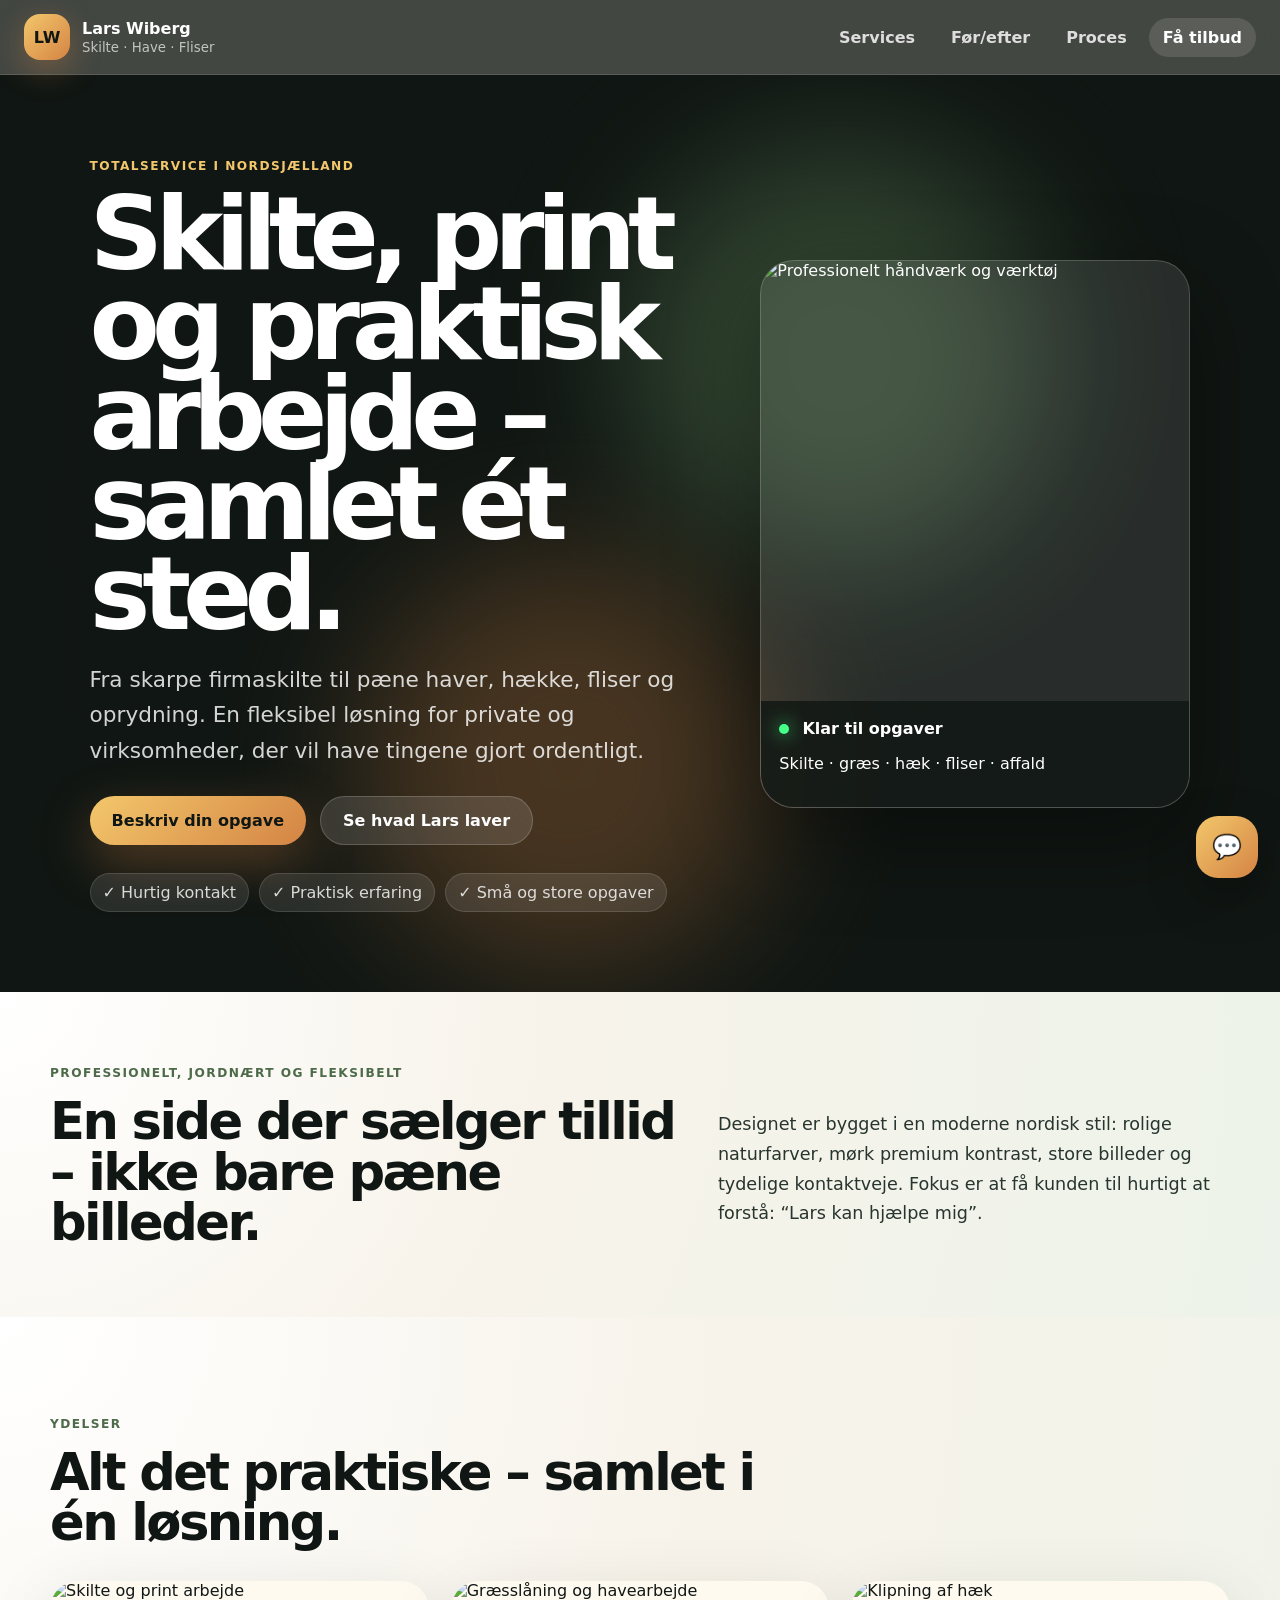
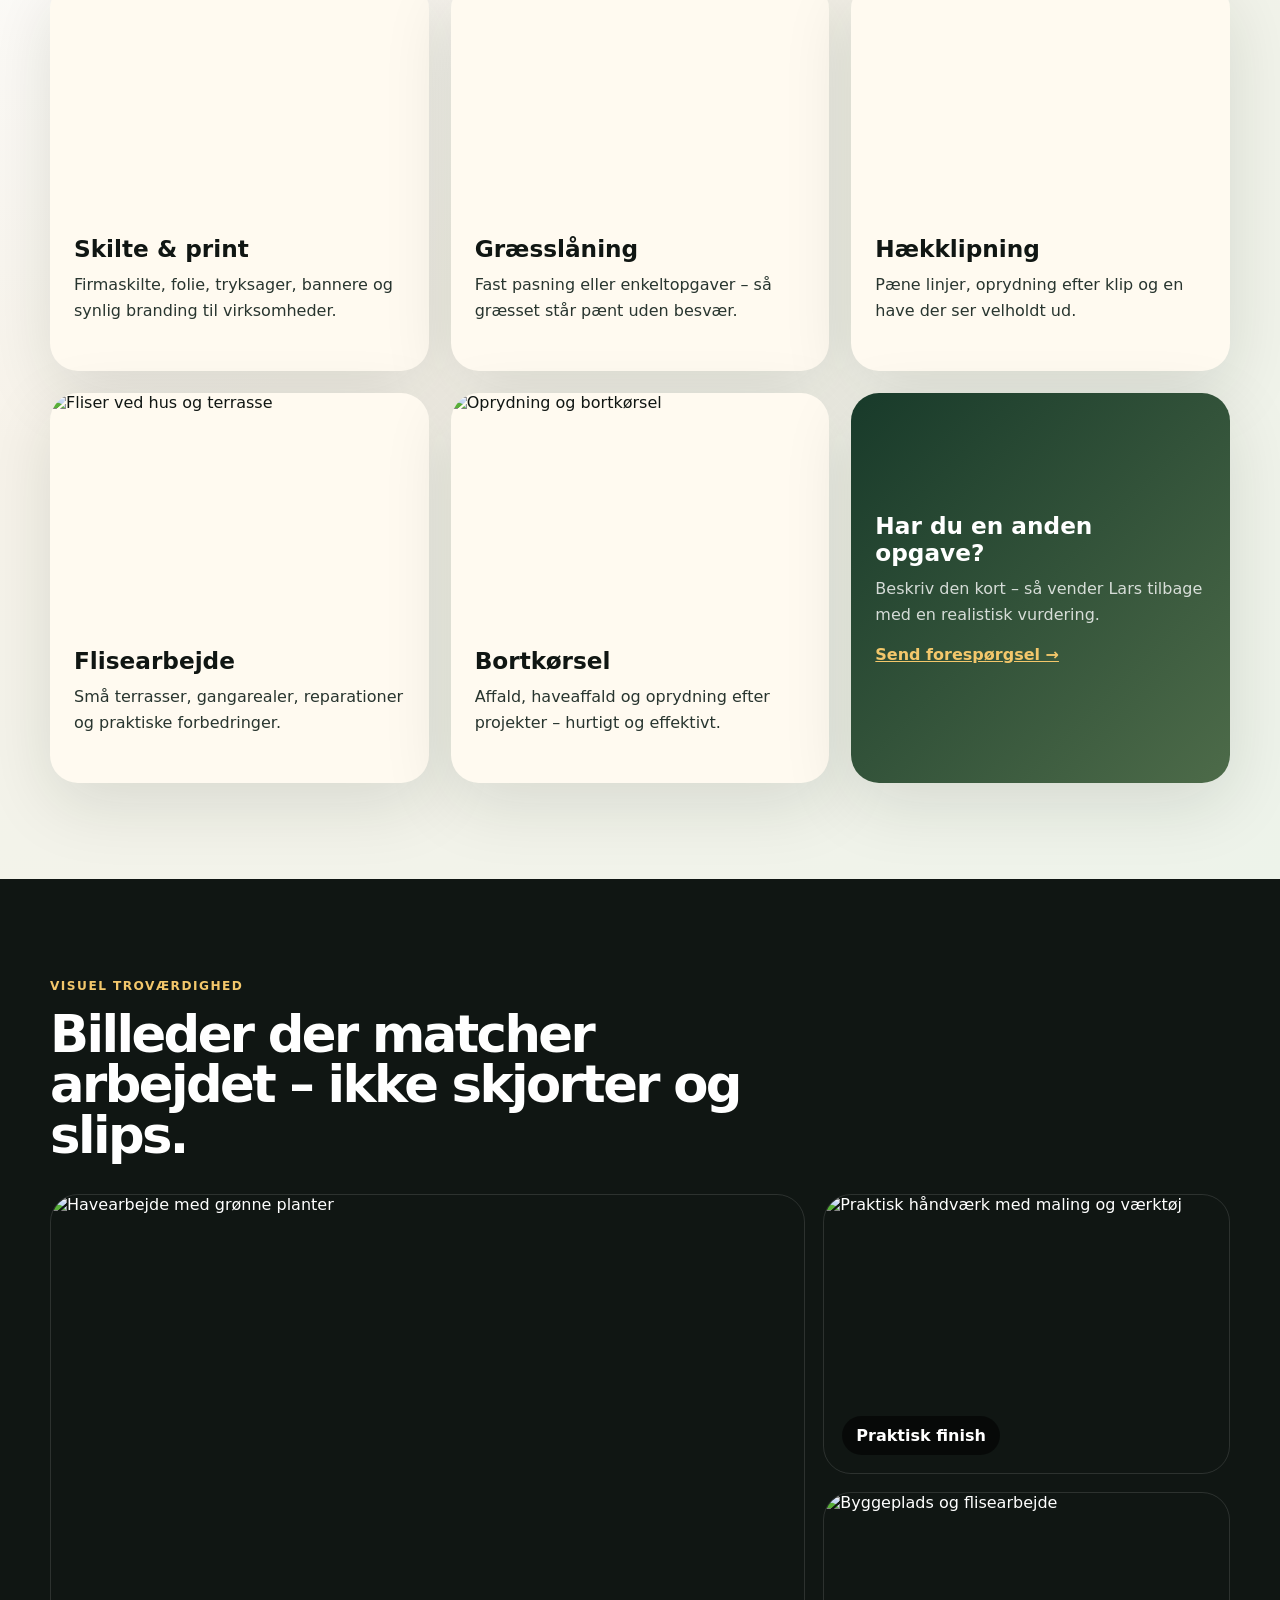
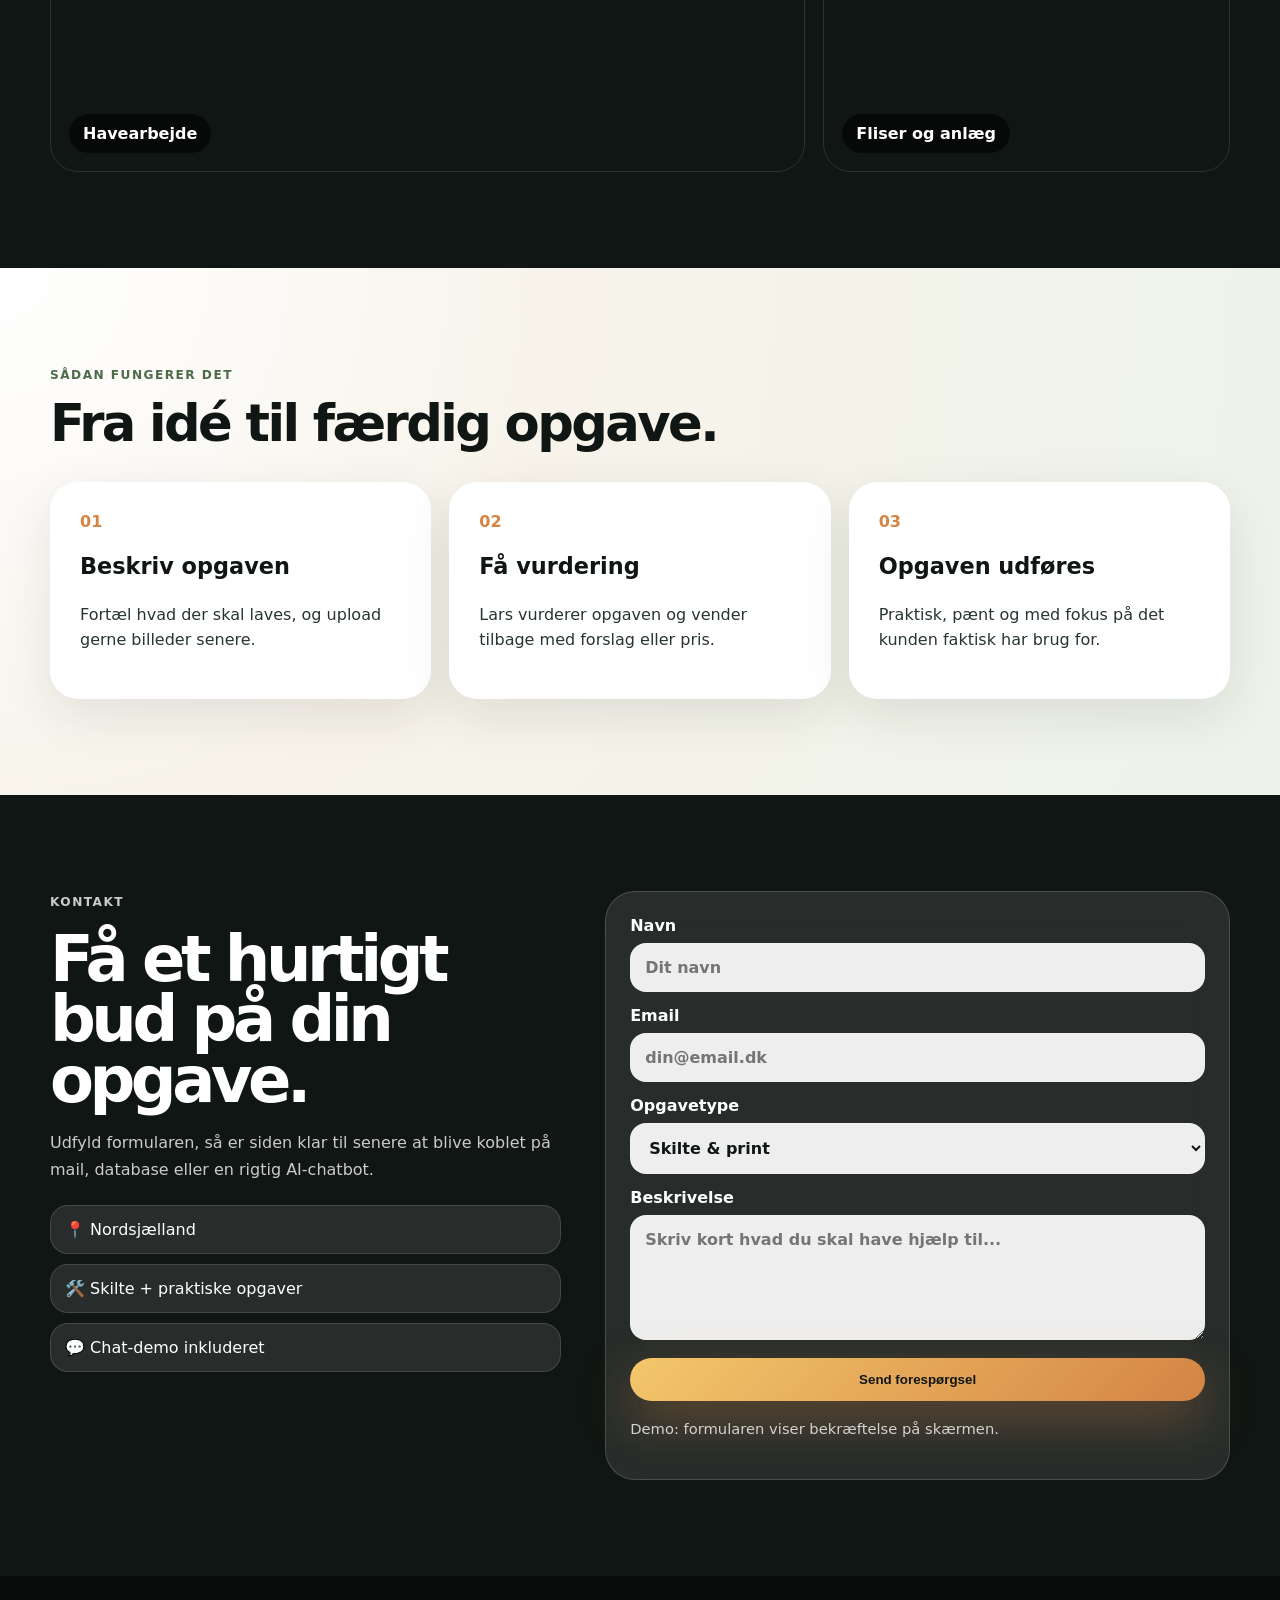
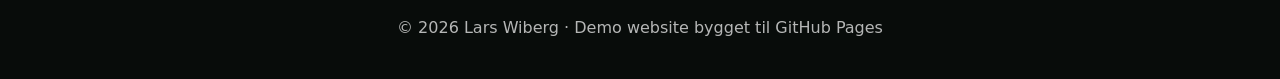
==== commit 3cef83fb: "Add files via upload" ====
--- a/index.html
+++ b/index.html
@@ -1,205 +1,189 @@
 <!DOCTYPE html>
-
 <html lang="da">
 <head>
-<meta charset="UTF-8">
-<meta name="viewport" content="width=device-width, initial-scale=1.0">
-<title>Lars Wiberg | Total Service</title>
+  <meta charset="UTF-8" />
+  <meta name="viewport" content="width=device-width, initial-scale=1.0" />
+  <meta name="description" content="Lars Wiberg Totalservice - skilte, print, havearbejde, græsslåning, hækklipning, fliser og bortkørsel." />
+  <title>Lars Wiberg | Skilte, Have & Totalservice</title>
 
-<link href="https://fonts.googleapis.com/css2?family=Poppins:wght@300;400;600&display=swap" rel="stylesheet">
+  <link rel="preconnect" href="https://images.unsplash.com">
+  <link rel="stylesheet" href="css/color.css" />
+  <link rel="stylesheet" href="css/layout.css" />
+  <link rel="stylesheet" href="css/component.css" />
+  <link rel="stylesheet" href="css/animation.css" />
+</head>
+<body>
+  <header class="site-header" id="top">
+    <a class="brand" href="#top" aria-label="Lars Wiberg forside">
+      <span class="brand-mark">LW</span>
+      <span>
+        <strong>Lars Wiberg</strong>
+        <small>Skilte · Have · Fliser</small>
+      </span>
+    </a>
 
-<style>
+    <button class="menu-toggle" id="menuToggle" aria-label="Åbn menu">☰</button>
 
-/* ===== GLOBAL ===== */
-body {
-    margin:0;
-    font-family:'Poppins', sans-serif;
-    background:#f4f4f4;
-}
+    <nav class="main-nav" id="mainNav">
+      <a href="#services">Services</a>
+      <a href="#gallery">Før/efter</a>
+      <a href="#process">Proces</a>
+      <a href="#contact" class="nav-cta">Få tilbud</a>
+    </nav>
+  </header>
 
-/* ===== NAV ===== */
-nav {
-    position:fixed;
-    width:100%;
-    background:#111;
-    padding:15px;
-    text-align:center;
-    z-index:1000;
-}
+  <main>
+    <section class="hero section-dark">
+      <div class="hero-bg"></div>
+      <div class="hero-glow hero-glow-one"></div>
+      <div class="hero-glow hero-glow-two"></div>
 
-nav a {
-    color:white;
-    margin:0 20px;
-    text-decoration:none;
-    font-weight:500;
-}
+      <div class="hero-content reveal">
+        <p class="eyebrow">Totalservice i Nordsjælland</p>
+        <h1>Skilte, print og praktisk arbejde – samlet ét sted.</h1>
+        <p class="hero-text">
+          Fra skarpe firmaskilte til pæne haver, hække, fliser og oprydning. En fleksibel løsning for private og virksomheder, der vil have tingene gjort ordentligt.
+        </p>
+        <div class="hero-actions">
+          <a class="btn btn-primary" href="#contact">Beskriv din opgave</a>
+          <a class="btn btn-ghost" href="#services">Se hvad Lars laver</a>
+        </div>
+        <div class="trust-row" aria-label="Fordele">
+          <span>✓ Hurtig kontakt</span>
+          <span>✓ Praktisk erfaring</span>
+          <span>✓ Små og store opgaver</span>
+        </div>
+      </div>
 
-/* ===== HERO ===== */
-.hero {
-    height:80vh;
-    background:
-    linear-gradient(rgba(0,0,0,0.6), rgba(0,0,0,0.6)),
-    url('https://images.unsplash.com/photo-1598032895397-b9472444bf93');
-    background-size:cover;
-    background-position:center;
-    display:flex;
-    align-items:center;
-    justify-content:center;
-    text-align:center;
-    color:white;
-}
+      <aside class="hero-card reveal delay-1">
+        <img src="https://images.unsplash.com/photo-1581092160607-ee22621dd758?auto=format&fit=crop&w=900&q=85" alt="Professionelt håndværk og værktøj" />
+        <div class="hero-card-content">
+          <span class="status-dot"></span>
+          <strong>Klar til opgaver</strong>
+          <p>Skilte · græs · hæk · fliser · affald</p>
+        </div>
+      </aside>
+    </section>
 
-.hero h1 {
-    font-size:50px;
-    margin-bottom:10px;
-}
+    <section class="intro section-light">
+      <div class="container intro-grid">
+        <div class="reveal">
+          <p class="eyebrow dark">Professionelt, jordnært og fleksibelt</p>
+          <h2>En side der sælger tillid – ikke bare pæne billeder.</h2>
+        </div>
+        <p class="intro-copy reveal delay-1">
+          Designet er bygget i en moderne nordisk stil: rolige naturfarver, mørk premium kontrast, store billeder og tydelige kontaktveje. Fokus er at få kunden til hurtigt at forstå: “Lars kan hjælpe mig”.
+        </p>
+      </div>
+    </section>
 
-/* ===== SECTION ===== */
-.section {
-    padding:80px 20px;
-    text-align:center;
-}
+    <section class="services section-light" id="services">
+      <div class="container">
+        <div class="section-heading reveal">
+          <p class="eyebrow dark">Ydelser</p>
+          <h2>Alt det praktiske – samlet i én løsning.</h2>
+        </div>
 
-/* ===== SERVICES ===== */
-.services {
-    display:flex;
-    flex-wrap:wrap;
-    justify-content:center;
-    gap:25px;
-}
+        <div class="service-grid">
+          <article class="service-card reveal">
+            <img src="https://images.unsplash.com/photo-1581092918056-0c4c3acd3789?auto=format&fit=crop&w=900&q=85" alt="Skilte og print arbejde" />
+            <div><h3>Skilte & print</h3><p>Firmaskilte, folie, tryksager, bannere og synlig branding til virksomheder.</p></div>
+          </article>
 
-.card {
-    background:white;
-    border-radius:12px;
-    width:280px;
-    overflow:hidden;
-    box-shadow:0 10px 20px rgba(0,0,0,0.15);
-    transition:0.3s;
-}
+          <article class="service-card reveal delay-1">
+            <img src="https://images.unsplash.com/photo-1592420114271-625ed4339e27?auto=format&fit=crop&w=900&q=85" alt="Græsslåning og havearbejde" />
+            <div><h3>Græsslåning</h3><p>Fast pasning eller enkeltopgaver – så græsset står pænt uden besvær.</p></div>
+          </article>
 
-.card:hover {
-    transform:translateY(-10px);
-}
+          <article class="service-card reveal delay-2">
+            <img src="https://images.unsplash.com/photo-1624377632657-3902bfd35958?auto=format&fit=crop&w=900&q=85" alt="Klipning af hæk" />
+            <div><h3>Hækklipning</h3><p>Pæne linjer, oprydning efter klip og en have der ser velholdt ud.</p></div>
+          </article>
 
-.card img {
-    width:100%;
-    height:180px;
-    object-fit:cover;
-}
+          <article class="service-card reveal">
+            <img src="https://images.unsplash.com/photo-1600585154340-be6161a56a0c?auto=format&fit=crop&w=900&q=85" alt="Fliser ved hus og terrasse" />
+            <div><h3>Flisearbejde</h3><p>Små terrasser, gangarealer, reparationer og praktiske forbedringer.</p></div>
+          </article>
 
-.card h3 {
-    margin:15px 0 5px 0;
-}
+          <article class="service-card reveal delay-1">
+            <img src="https://images.unsplash.com/photo-1590496793929-36417d3117de?auto=format&fit=crop&w=900&q=85" alt="Oprydning og bortkørsel" />
+            <div><h3>Bortkørsel</h3><p>Affald, haveaffald og oprydning efter projekter – hurtigt og effektivt.</p></div>
+          </article>
 
-.card p {
-    padding:0 15px 20px;
-}
+          <article class="service-card service-highlight reveal delay-2">
+            <div><h3>Har du en anden opgave?</h3><p>Beskriv den kort – så vender Lars tilbage med en realistisk vurdering.</p><a class="text-link" href="#contact">Send forespørgsel →</a></div>
+          </article>
+        </div>
+      </div>
+    </section>
 
-/* ===== BUTTON ===== */
-.btn {
-    background:#2e7d32;
-    color:white;
-    padding:12px 25px;
-    border:none;
-    margin-top:15px;
-    cursor:pointer;
-    border-radius:5px;
-}
+    <section class="gallery section-dark" id="gallery">
+      <div class="container">
+        <div class="section-heading reveal">
+          <p class="eyebrow">Visuel troværdighed</p>
+          <h2>Billeder der matcher arbejdet – ikke skjorter og slips.</h2>
+        </div>
 
-/* ===== CONTACT ===== */
-.contact {
-    background:#222;
-    color:white;
-}
+        <div class="gallery-grid reveal delay-1">
+          <figure class="wide"><img src="https://images.unsplash.com/photo-1416879595882-3373a0480b5b?auto=format&fit=crop&w=1400&q=85" alt="Havearbejde med grønne planter" /><figcaption>Havearbejde</figcaption></figure>
+          <figure><img src="https://images.unsplash.com/photo-1589939705384-5185137a7f0f?auto=format&fit=crop&w=900&q=85" alt="Praktisk håndværk med maling og værktøj" /><figcaption>Praktisk finish</figcaption></figure>
+          <figure><img src="https://images.unsplash.com/photo-1503387762-592deb58ef4e?auto=format&fit=crop&w=900&q=85" alt="Byggeplads og flisearbejde" /><figcaption>Fliser og anlæg</figcaption></figure>
+        </div>
+      </div>
+    </section>
 
-.contact input, .contact textarea {
-    width:80%;
-    padding:10px;
-    margin:10px;
-}
+    <section class="process section-light" id="process">
+      <div class="container">
+        <div class="section-heading reveal">
+          <p class="eyebrow dark">Sådan fungerer det</p>
+          <h2>Fra idé til færdig opgave.</h2>
+        </div>
+        <div class="steps">
+          <div class="step reveal"><span>01</span><h3>Beskriv opgaven</h3><p>Fortæl hvad der skal laves, og upload gerne billeder senere.</p></div>
+          <div class="step reveal delay-1"><span>02</span><h3>Få vurdering</h3><p>Lars vurderer opgaven og vender tilbage med forslag eller pris.</p></div>
+          <div class="step reveal delay-2"><span>03</span><h3>Opgaven udføres</h3><p>Praktisk, pænt og med fokus på det kunden faktisk har brug for.</p></div>
+        </div>
+      </div>
+    </section>
 
-footer {
-    background:#111;
-    color:white;
-    padding:20px;
-}
+    <section class="contact section-dark" id="contact">
+      <div class="container contact-grid">
+        <div class="reveal">
+          <p class="eyebrow">Kontakt</p>
+          <h2>Få et hurtigt bud på din opgave.</h2>
+          <p>Udfyld formularen, så er siden klar til senere at blive koblet på mail, database eller en rigtig AI-chatbot.</p>
+          <div class="contact-mini-cards">
+            <span>📍 Nordsjælland</span>
+            <span>🛠️ Skilte + praktiske opgaver</span>
+            <span>💬 Chat-demo inkluderet</span>
+          </div>
+        </div>
 
-</style>
+        <form class="lead-form reveal delay-1" id="leadForm">
+          <label>Navn<input id="name" name="name" type="text" placeholder="Dit navn" required></label>
+          <label>Email<input id="email" name="email" type="email" placeholder="din@email.dk" required></label>
+          <label>Opgavetype<select id="service" name="service"><option>Skilte & print</option><option>Græsslåning</option><option>Hækklipning</option><option>Flisearbejde</option><option>Bortkørsel</option><option>Andet</option></select></label>
+          <label>Beskrivelse<textarea id="message" name="message" rows="5" placeholder="Skriv kort hvad du skal have hjælp til..." required></textarea></label>
+          <button class="btn btn-primary full" type="submit">Send forespørgsel</button>
+          <p class="form-note" id="formNote">Demo: formularen viser bekræftelse på skærmen.</p>
+        </form>
+      </div>
+    </section>
+  </main>
 
-</head>
+  <button class="chat-launch" id="chatLaunch" aria-label="Åbn chat">💬</button>
+  <aside class="chat-panel" id="chatPanel" aria-label="Chat demo">
+    <div class="chat-header"><strong>Lars Wiberg Chat</strong><button id="chatClose" aria-label="Luk chat">×</button></div>
+    <div class="chat-messages" id="chatMessages"><p class="bot">Hej 👋 Hvad skal du have hjælp til – skilte, have, fliser eller oprydning?</p></div>
+    <div class="chat-input-row"><input id="chatInput" type="text" placeholder="Skriv din opgave..."><button id="chatSend">Send</button></div>
+  </aside>
 
-<body>
+  <footer class="site-footer">
+    <p>© 2026 Lars Wiberg · Demo website bygget til GitHub Pages</p>
+  </footer>
 
-<nav>
-<a href="#">Forside</a>
-<a href="#services">Services</a>
-<a href="#kontakt">Kontakt</a>
-</nav>
-
-<section class="hero">
-<div>
-<h1>Lars Wiberg</h1>
-<p>Skilte • Have • Fliser • Oprydning</p>
-<button class="btn">Få tilbud</button>
-</div>
-</section>
-
-<section id="services" class="section">
-
-<h2>Vores Services</h2>
-
-<div class="services">
-
-<div class="card">
-<img src="https://images.unsplash.com/photo-1598032895397-b9472444bf93">
-<h3>Græsslåning</h3>
-<p>Flot og velholdt græs</p>
-</div>
-
-<div class="card">
-<img src="https://images.unsplash.com/photo-1597256202468-6076e9b1e6c8">
-<h3>Hækklipning</h3>
-<p>Vi klipper din hæk perfekt</p>
-</div>
-
-<div class="card">
-<img src="https://images.unsplash.com/photo-1615874959474-d609969a20ed">
-<h3>Flisearbejde</h3>
-<p>Terrasser og indkørsler</p>
-</div>
-
-<div class="card">
-<img src="https://images.unsplash.com/photo-1600566752227-8f4b9b9c98c5">
-<h3>Affald</h3>
-<p>Bortkørsel og oprydning</p>
-</div>
-
-<div class="card">
-<img src="https://images.unsplash.com/photo-1581092334651-ddf26d9a09d0">
-<h3>Skilte & Print</h3>
-<p>Professionelle skilte og print</p>
-</div>
-
-</div>
-
-</section>
-
-<section id="kontakt" class="section contact">
-
-<h2>Kontakt os</h2>
-
-<input type="text" placeholder="Navn">
-<input type="email" placeholder="Email">
-<textarea placeholder="Beskriv opgaven"></textarea>
-
-<br>
-<button class="btn">Send</button>
-
-</section>
-
-<footer>
-© 2026 Lars Wiberg
-</footer>
-
+  <script src="js/app.js"></script>
+  <script src="js/chatbot.js"></script>
+  <script src="js/form.js"></script>
 </body>
 </html>
--- a/css/color.css
+++ b/css/color.css
@@ -0,0 +1,16 @@
+:root {
+  --ink: #101613;
+  --ink-soft: #28352f;
+  --cream: #f7f3ea;
+  --paper: #fffaf0;
+  --mist: #e7eee6;
+  --moss: #4d6b49;
+  --forest: #183a2a;
+  --sage: #8fa88b;
+  --copper: #d48444;
+  --gold: #f3c76b;
+  --white: #ffffff;
+  --shadow: rgba(10, 20, 15, 0.22);
+  --glass: rgba(255, 255, 255, 0.12);
+  --border: rgba(255, 255, 255, 0.18);
+}
--- a/css/layout.css
+++ b/css/layout.css
@@ -0,0 +1,15 @@
+* { box-sizing: border-box; }
+html { scroll-behavior: smooth; }
+body { margin: 0; font-family: Inter, system-ui, -apple-system, BlinkMacSystemFont, "Segoe UI", sans-serif; background: var(--cream); color: var(--ink); }
+img { max-width: 100%; display: block; }
+a { color: inherit; }
+.container { width: min(1180px, calc(100% - 40px)); margin: 0 auto; }
+.section-light { background: radial-gradient(circle at top left, #fff 0, var(--cream) 42%, #edf3ea 100%); }
+.section-dark { color: var(--white); background: var(--ink); }
+.section-heading { max-width: 720px; margin-bottom: 34px; }
+.section-heading h2, .intro h2 { font-size: clamp(2rem, 4vw, 4rem); line-height: 0.98; margin: 0; letter-spacing: -0.05em; }
+.services, .gallery, .process, .contact { padding: 96px 0; }
+.intro { padding: 70px 0; }
+.intro-grid { display: grid; grid-template-columns: 1.1fr 0.9fr; gap: 42px; align-items: end; }
+.intro-copy { font-size: 1.1rem; line-height: 1.7; color: var(--ink-soft); }
+@media (max-width: 820px) { .intro-grid, .contact-grid { grid-template-columns: 1fr !important; } .container { width: min(100% - 24px, 1180px); } }
--- a/css/component.css
+++ b/css/component.css
@@ -0,0 +1,76 @@
+.site-header { position: sticky; top: 0; z-index: 20; display: flex; align-items: center; justify-content: space-between; padding: 14px 24px; background: rgba(16, 22, 19, 0.78); backdrop-filter: blur(18px); border-bottom: 1px solid rgba(255,255,255,.12); color: var(--white); }
+.brand { display: flex; align-items: center; gap: 12px; text-decoration: none; }
+.brand-mark { width: 46px; height: 46px; display: grid; place-items: center; border-radius: 16px; background: linear-gradient(135deg, var(--gold), var(--copper)); color: var(--ink); font-weight: 900; box-shadow: 0 10px 30px rgba(212,132,68,.35); }
+.brand small { display: block; color: rgba(255,255,255,.68); margin-top: 2px; }
+.main-nav { display: flex; align-items: center; gap: 8px; }
+.main-nav a { text-decoration: none; color: rgba(255,255,255,.82); padding: 10px 14px; border-radius: 999px; font-weight: 700; }
+.main-nav a:hover, .nav-cta { background: rgba(255,255,255,.12); color: var(--white) !important; }
+.menu-toggle { display: none; background: transparent; border: 0; color: white; font-size: 1.5rem; }
+.hero { min-height: 92vh; position: relative; display: grid; grid-template-columns: 1.1fr 0.75fr; gap: 40px; align-items: center; padding: 80px min(7vw, 90px); overflow: hidden; }
+.hero-bg { position: absolute; inset: 0; background: linear-gradient(90deg, rgba(16,22,19,.98), rgba(16,22,19,.74), rgba(16,22,19,.48)), url('https://images.unsplash.com/photo-1581578731548-c64695cc6952?auto=format&fit=crop&w=1800&q=85') center/cover; transform: scale(1.03); }
+.hero-glow { position: absolute; width: 420px; height: 420px; border-radius: 50%; filter: blur(70px); opacity: .55; }
+.hero-glow-one { background: var(--moss); top: 8%; right: 18%; }
+.hero-glow-two { background: var(--copper); bottom: 2%; left: 28%; opacity: .28; }
+.hero-content, .hero-card { position: relative; z-index: 1; }
+.eyebrow { display: inline-flex; align-items: center; gap: 8px; margin: 0 0 16px; color: var(--gold); font-weight: 900; text-transform: uppercase; letter-spacing: .12em; font-size: .76rem; }
+.eyebrow.dark { color: var(--moss); }
+.hero h1 { font-size: clamp(3rem, 8vw, 7.5rem); line-height: .88; margin: 0 0 22px; letter-spacing: -0.08em; max-width: 850px; }
+.hero-text { max-width: 680px; font-size: clamp(1.05rem, 1.8vw, 1.35rem); line-height: 1.65; color: rgba(255,255,255,.82); }
+.hero-actions { display: flex; flex-wrap: wrap; gap: 14px; margin: 28px 0; }
+.btn { display: inline-flex; align-items: center; justify-content: center; gap: 10px; border: 0; border-radius: 999px; padding: 14px 22px; text-decoration: none; font-weight: 900; cursor: pointer; transition: transform .2s ease, box-shadow .2s ease, background .2s ease; }
+.btn:hover { transform: translateY(-2px); }
+.btn-primary { background: linear-gradient(135deg, var(--gold), var(--copper)); color: var(--ink); box-shadow: 0 18px 50px rgba(212,132,68,.35); }
+.btn-ghost { border: 1px solid var(--border); background: var(--glass); color: var(--white); }
+.full { width: 100%; }
+.trust-row { display: flex; flex-wrap: wrap; gap: 10px; }
+.trust-row span { padding: 9px 12px; border-radius: 999px; background: rgba(255,255,255,.1); border: 1px solid rgba(255,255,255,.12); color: rgba(255,255,255,.82); }
+.hero-card { border-radius: 34px; overflow: hidden; background: rgba(255,255,255,.1); border: 1px solid rgba(255,255,255,.18); box-shadow: 0 30px 90px rgba(0,0,0,.38); transform: rotate(2deg); }
+.hero-card img { height: 440px; width: 100%; object-fit: cover; }
+.hero-card-content { padding: 18px; background: rgba(16,22,19,.82); }
+.status-dot { width: 10px; height: 10px; border-radius: 50%; background: #45ff8a; display: inline-block; margin-right: 8px; box-shadow: 0 0 18px #45ff8a; }
+.service-grid { display: grid; grid-template-columns: repeat(3, 1fr); gap: 22px; }
+.service-card { min-height: 390px; border-radius: 28px; overflow: hidden; background: var(--paper); box-shadow: 0 20px 70px rgba(20,30,20,.12); transition: transform .25s ease, box-shadow .25s ease; }
+.service-card:hover { transform: translateY(-8px); box-shadow: 0 32px 90px rgba(20,30,20,.2); }
+.service-card img { height: 230px; width: 100%; object-fit: cover; }
+.service-card div { padding: 24px; }
+.service-card h3 { font-size: 1.45rem; margin: 0 0 10px; }
+.service-card p { line-height: 1.6; color: var(--ink-soft); margin: 0; }
+.service-highlight { display: grid; place-items: center; background: linear-gradient(135deg, var(--forest), var(--moss)); color: white; }
+.service-highlight p { color: rgba(255,255,255,.8); }
+.text-link { color: var(--gold); font-weight: 900; display: inline-block; margin-top: 18px; }
+.gallery { position: relative; overflow: hidden; }
+.gallery-grid { display: grid; grid-template-columns: 1.3fr .7fr; grid-auto-rows: 280px; gap: 18px; }
+.gallery-grid figure { margin: 0; position: relative; overflow: hidden; border-radius: 28px; border: 1px solid rgba(255,255,255,.12); }
+.gallery-grid .wide { grid-row: span 2; }
+.gallery-grid img { width: 100%; height: 100%; object-fit: cover; transition: transform .45s ease; }
+.gallery-grid figure:hover img { transform: scale(1.06); }
+.gallery-grid figcaption { position: absolute; left: 18px; bottom: 18px; padding: 10px 14px; border-radius: 999px; background: rgba(0,0,0,.55); backdrop-filter: blur(12px); font-weight: 900; }
+.steps { display: grid; grid-template-columns: repeat(3, 1fr); gap: 18px; }
+.step { padding: 30px; border-radius: 28px; background: white; box-shadow: 0 16px 50px rgba(20,30,20,.1); }
+.step span { color: var(--copper); font-weight: 900; }
+.step h3 { font-size: 1.4rem; }
+.step p { color: var(--ink-soft); line-height: 1.6; }
+.contact-grid { display: grid; grid-template-columns: .9fr 1.1fr; gap: 44px; align-items: start; }
+.contact h2 { font-size: clamp(2.4rem, 5vw, 5rem); line-height: .95; margin: 0 0 18px; letter-spacing: -0.07em; }
+.contact p { color: rgba(255,255,255,.78); line-height: 1.7; }
+.contact-mini-cards { display: grid; gap: 10px; margin-top: 22px; }
+.contact-mini-cards span { padding: 14px; border-radius: 18px; background: rgba(255,255,255,.1); border: 1px solid rgba(255,255,255,.13); }
+.lead-form { background: rgba(255,255,255,.1); border: 1px solid rgba(255,255,255,.16); border-radius: 30px; padding: 24px; backdrop-filter: blur(20px); }
+.lead-form label { display: block; margin-bottom: 14px; font-weight: 800; }
+.lead-form input, .lead-form textarea, .lead-form select { width: 100%; margin-top: 8px; border: 1px solid rgba(255,255,255,.18); background: rgba(255,255,255,.92); color: var(--ink); border-radius: 16px; padding: 14px; font: inherit; }
+.form-note { min-height: 24px; font-size: .92rem; }
+.chat-launch { position: fixed; right: 22px; bottom: 22px; z-index: 25; width: 62px; height: 62px; border-radius: 22px; border: 0; background: linear-gradient(135deg, var(--gold), var(--copper)); box-shadow: 0 18px 50px rgba(0,0,0,.25); font-size: 1.5rem; cursor: pointer; }
+.chat-panel { position: fixed; right: 22px; bottom: 96px; z-index: 30; width: min(360px, calc(100vw - 32px)); background: white; border-radius: 26px; box-shadow: 0 30px 90px rgba(0,0,0,.25); overflow: hidden; transform: translateY(18px); opacity: 0; pointer-events: none; transition: .25s ease; }
+.chat-panel.open { opacity: 1; transform: translateY(0); pointer-events: auto; }
+.chat-header { background: var(--forest); color: white; padding: 16px; display: flex; justify-content: space-between; align-items: center; }
+.chat-header button { background: transparent; border: 0; color: white; font-size: 1.5rem; cursor: pointer; }
+.chat-messages { padding: 14px; max-height: 260px; overflow: auto; display: grid; gap: 10px; }
+.chat-messages p { margin: 0; padding: 11px 13px; border-radius: 16px; line-height: 1.45; }
+.chat-messages .bot { background: var(--mist); }
+.chat-messages .user { background: var(--forest); color: white; justify-self: end; }
+.chat-input-row { display: flex; gap: 8px; padding: 14px; border-top: 1px solid #eee; }
+.chat-input-row input { flex: 1; border: 1px solid #ddd; border-radius: 14px; padding: 12px; }
+.chat-input-row button { border: 0; border-radius: 14px; padding: 0 14px; background: var(--forest); color: white; font-weight: 900; }
+.site-footer { padding: 26px; text-align: center; background: #080c0a; color: rgba(255,255,255,.7); }
+@media (max-width: 980px) { .hero { grid-template-columns: 1fr; padding: 80px 24px; } .hero-card { transform: none; } .service-grid, .steps { grid-template-columns: 1fr 1fr; } }
+@media (max-width: 720px) { .menu-toggle { display: block; } .main-nav { position: absolute; top: 76px; left: 12px; right: 12px; display: none; flex-direction: column; align-items: stretch; background: rgba(16,22,19,.96); border-radius: 22px; padding: 12px; } .main-nav.open { display: flex; } .hero h1 { font-size: 3.3rem; } .hero-actions { flex-direction: column; } .service-grid, .steps, .gallery-grid { grid-template-columns: 1fr; } .gallery-grid .wide { grid-row: span 1; } .service-card { min-height: auto; } }
--- a/css/animation.css
+++ b/css/animation.css
@@ -0,0 +1,6 @@
+.reveal { opacity: 0; transform: translateY(24px); animation: reveal .8s ease forwards; }
+.delay-1 { animation-delay: .16s; }
+.delay-2 { animation-delay: .32s; }
+@keyframes reveal { to { opacity: 1; transform: translateY(0); } }
+.hero-bg { animation: heroZoom 14s ease-in-out infinite alternate; }
+@keyframes heroZoom { from { transform: scale(1.03); } to { transform: scale(1.08); } }
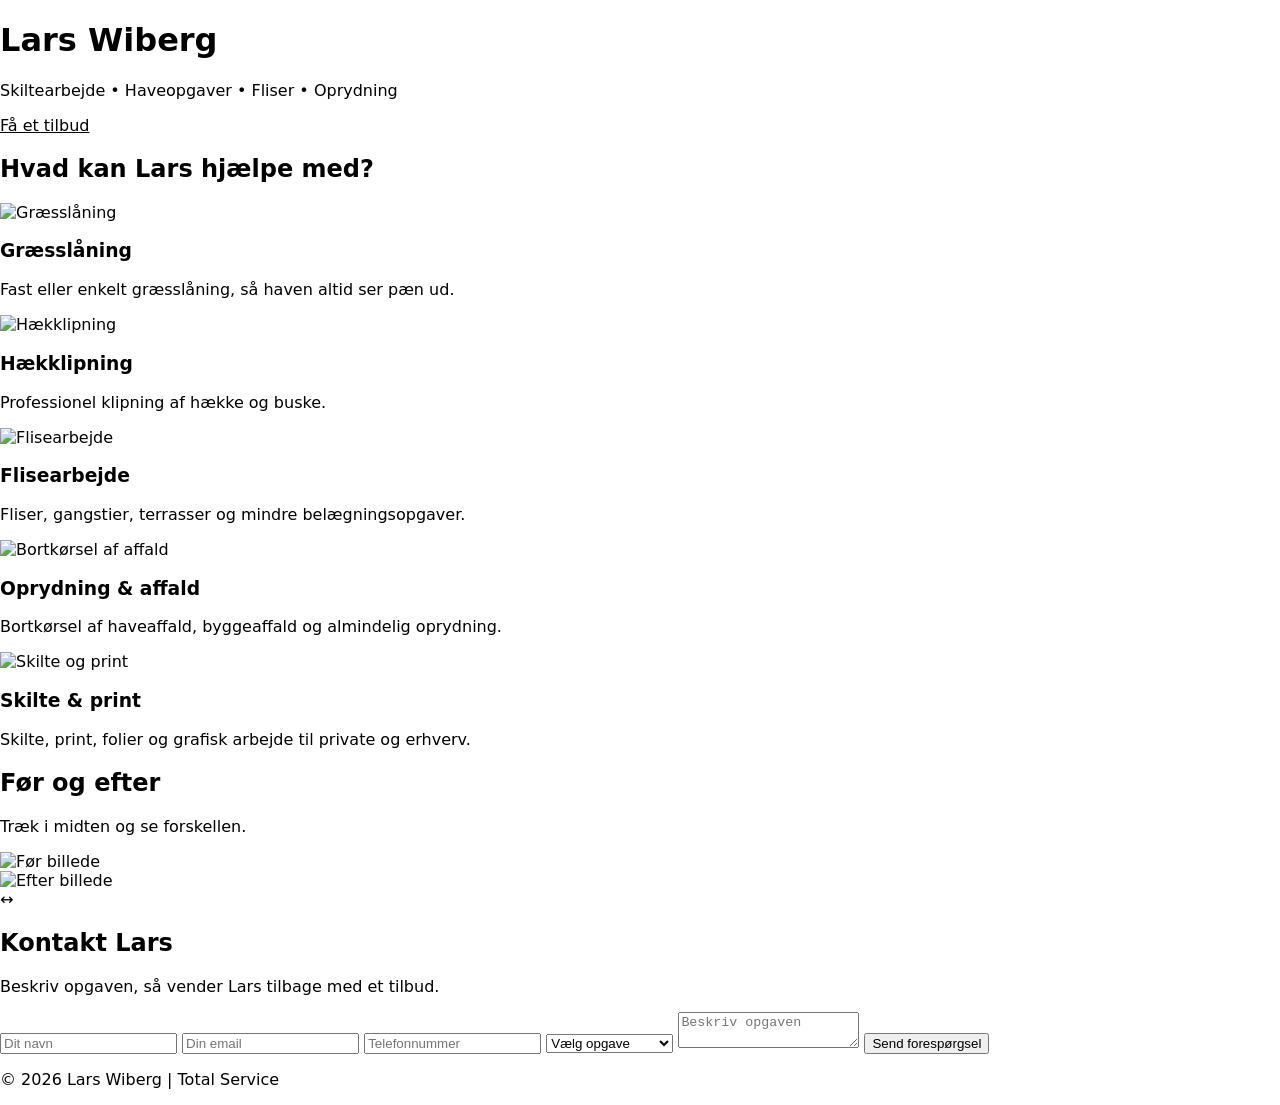
==== commit 7e297171: "Update index.html" ====
--- a/index.html
+++ b/index.html
@@ -1,189 +1,158 @@
 <!DOCTYPE html>
 <html lang="da">
 <head>
-  <meta charset="UTF-8" />
-  <meta name="viewport" content="width=device-width, initial-scale=1.0" />
-  <meta name="description" content="Lars Wiberg Totalservice - skilte, print, havearbejde, græsslåning, hækklipning, fliser og bortkørsel." />
-  <title>Lars Wiberg | Skilte, Have & Totalservice</title>
+  <meta charset="UTF-8">
+  <meta name="viewport" content="width=device-width, initial-scale=1.0">
+  <title>Lars Wiberg | Total Service</title>
 
-  <link rel="preconnect" href="https://images.unsplash.com">
-  <link rel="stylesheet" href="css/color.css" />
-  <link rel="stylesheet" href="css/layout.css" />
-  <link rel="stylesheet" href="css/component.css" />
-  <link rel="stylesheet" href="css/animation.css" />
+  <link rel="stylesheet" href="css/colors.css">
+  <link rel="stylesheet" href="css/layout.css">
+  <link rel="stylesheet" href="css/components.css">
 </head>
+
 <body>
-  <header class="site-header" id="top">
-    <a class="brand" href="#top" aria-label="Lars Wiberg forside">
-      <span class="brand-mark">LW</span>
-      <span>
-        <strong>Lars Wiberg</strong>
-        <small>Skilte · Have · Fliser</small>
-      </span>
-    </a>
 
-    <button class="menu-toggle" id="menuToggle" aria-label="Åbn menu">☰</button>
-
-    <nav class="main-nav" id="mainNav">
-      <a href="#services">Services</a>
-      <a href="#gallery">Før/efter</a>
-      <a href="#process">Proces</a>
-      <a href="#contact" class="nav-cta">Få tilbud</a>
-    </nav>
+  <header class="hero">
+    <div class="hero-content">
+      <h1>Lars Wiberg</h1>
+      <p>Skiltearbejde • Haveopgaver • Fliser • Oprydning</p>
+      <a href="#kontakt" class="btn">Få et tilbud</a>
+    </div>
   </header>
 
   <main>
-    <section class="hero section-dark">
-      <div class="hero-bg"></div>
-      <div class="hero-glow hero-glow-one"></div>
-      <div class="hero-glow hero-glow-two"></div>
 
-      <div class="hero-content reveal">
-        <p class="eyebrow">Totalservice i Nordsjælland</p>
-        <h1>Skilte, print og praktisk arbejde – samlet ét sted.</h1>
-        <p class="hero-text">
-          Fra skarpe firmaskilte til pæne haver, hække, fliser og oprydning. En fleksibel løsning for private og virksomheder, der vil have tingene gjort ordentligt.
-        </p>
-        <div class="hero-actions">
-          <a class="btn btn-primary" href="#contact">Beskriv din opgave</a>
-          <a class="btn btn-ghost" href="#services">Se hvad Lars laver</a>
-        </div>
-        <div class="trust-row" aria-label="Fordele">
-          <span>✓ Hurtig kontakt</span>
-          <span>✓ Praktisk erfaring</span>
-          <span>✓ Små og store opgaver</span>
-        </div>
-      </div>
+    <section class="section">
+      <h2>Hvad kan Lars hjælpe med?</h2>
 
-      <aside class="hero-card reveal delay-1">
-        <img src="https://images.unsplash.com/photo-1581092160607-ee22621dd758?auto=format&fit=crop&w=900&q=85" alt="Professionelt håndværk og værktøj" />
-        <div class="hero-card-content">
-          <span class="status-dot"></span>
-          <strong>Klar til opgaver</strong>
-          <p>Skilte · græs · hæk · fliser · affald</p>
-        </div>
-      </aside>
-    </section>
+      <div class="service-grid">
 
-    <section class="intro section-light">
-      <div class="container intro-grid">
-        <div class="reveal">
-          <p class="eyebrow dark">Professionelt, jordnært og fleksibelt</p>
-          <h2>En side der sælger tillid – ikke bare pæne billeder.</h2>
-        </div>
-        <p class="intro-copy reveal delay-1">
-          Designet er bygget i en moderne nordisk stil: rolige naturfarver, mørk premium kontrast, store billeder og tydelige kontaktveje. Fokus er at få kunden til hurtigt at forstå: “Lars kan hjælpe mig”.
-        </p>
+        <article class="service-card">
+          <img src="assets/images/grass.jpg" alt="Græsslåning">
+          <h3>Græsslåning</h3>
+          <p>Fast eller enkelt græsslåning, så haven altid ser pæn ud.</p>
+        </article>
+
+        <article class="service-card">
+          <img src="assets/images/hedge.jpg" alt="Hækklipning">
+          <h3>Hækklipning</h3>
+          <p>Professionel klipning af hække og buske.</p>
+        </article>
+
+        <article class="service-card">
+          <img src="assets/images/paving.jpg" alt="Flisearbejde">
+          <h3>Flisearbejde</h3>
+          <p>Fliser, gangstier, terrasser og mindre belægningsopgaver.</p>
+        </article>
+
+        <article class="service-card">
+          <img src="assets/images/cleanup.jpg" alt="Bortkørsel af affald">
+          <h3>Oprydning & affald</h3>
+          <p>Bortkørsel af haveaffald, byggeaffald og almindelig oprydning.</p>
+        </article>
+
+        <article class="service-card">
+          <img src="assets/images/sign.jpg" alt="Skilte og print">
+          <h3>Skilte & print</h3>
+          <p>Skilte, print, folier og grafisk arbejde til private og erhverv.</p>
+        </article>
+
       </div>
     </section>
 
-    <section class="services section-light" id="services">
-      <div class="container">
-        <div class="section-heading reveal">
-          <p class="eyebrow dark">Ydelser</p>
-          <h2>Alt det praktiske – samlet i én løsning.</h2>
+    <section class="section before-section">
+      <h2>Før og efter</h2>
+      <p class="section-text">Træk i midten og se forskellen.</p>
+
+      <div class="before-after" id="beforeAfter">
+        <img src="assets/images/before.jpg" alt="Før billede">
+
+        <div class="after-image" id="afterImage">
+          <img src="assets/images/after.jpg" alt="Efter billede">
         </div>
 
-        <div class="service-grid">
-          <article class="service-card reveal">
-            <img src="https://images.unsplash.com/photo-1581092918056-0c4c3acd3789?auto=format&fit=crop&w=900&q=85" alt="Skilte og print arbejde" />
-            <div><h3>Skilte & print</h3><p>Firmaskilte, folie, tryksager, bannere og synlig branding til virksomheder.</p></div>
-          </article>
-
-          <article class="service-card reveal delay-1">
-            <img src="https://images.unsplash.com/photo-1592420114271-625ed4339e27?auto=format&fit=crop&w=900&q=85" alt="Græsslåning og havearbejde" />
-            <div><h3>Græsslåning</h3><p>Fast pasning eller enkeltopgaver – så græsset står pænt uden besvær.</p></div>
-          </article>
-
-          <article class="service-card reveal delay-2">
-            <img src="https://images.unsplash.com/photo-1624377632657-3902bfd35958?auto=format&fit=crop&w=900&q=85" alt="Klipning af hæk" />
-            <div><h3>Hækklipning</h3><p>Pæne linjer, oprydning efter klip og en have der ser velholdt ud.</p></div>
-          </article>
-
-          <article class="service-card reveal">
-            <img src="https://images.unsplash.com/photo-1600585154340-be6161a56a0c?auto=format&fit=crop&w=900&q=85" alt="Fliser ved hus og terrasse" />
-            <div><h3>Flisearbejde</h3><p>Små terrasser, gangarealer, reparationer og praktiske forbedringer.</p></div>
-          </article>
-
-          <article class="service-card reveal delay-1">
-            <img src="https://images.unsplash.com/photo-1590496793929-36417d3117de?auto=format&fit=crop&w=900&q=85" alt="Oprydning og bortkørsel" />
-            <div><h3>Bortkørsel</h3><p>Affald, haveaffald og oprydning efter projekter – hurtigt og effektivt.</p></div>
-          </article>
-
-          <article class="service-card service-highlight reveal delay-2">
-            <div><h3>Har du en anden opgave?</h3><p>Beskriv den kort – så vender Lars tilbage med en realistisk vurdering.</p><a class="text-link" href="#contact">Send forespørgsel →</a></div>
-          </article>
+        <div class="slider-line" id="sliderLine">
+          <span>↔</span>
         </div>
       </div>
     </section>
 
-    <section class="gallery section-dark" id="gallery">
-      <div class="container">
-        <div class="section-heading reveal">
-          <p class="eyebrow">Visuel troværdighed</p>
-          <h2>Billeder der matcher arbejdet – ikke skjorter og slips.</h2>
-        </div>
+    <section id="kontakt" class="section contact-section">
+      <h2>Kontakt Lars</h2>
+      <p class="section-text">Beskriv opgaven, så vender Lars tilbage med et tilbud.</p>
 
-        <div class="gallery-grid reveal delay-1">
-          <figure class="wide"><img src="https://images.unsplash.com/photo-1416879595882-3373a0480b5b?auto=format&fit=crop&w=1400&q=85" alt="Havearbejde med grønne planter" /><figcaption>Havearbejde</figcaption></figure>
-          <figure><img src="https://images.unsplash.com/photo-1589939705384-5185137a7f0f?auto=format&fit=crop&w=900&q=85" alt="Praktisk håndværk med maling og værktøj" /><figcaption>Praktisk finish</figcaption></figure>
-          <figure><img src="https://images.unsplash.com/photo-1503387762-592deb58ef4e?auto=format&fit=crop&w=900&q=85" alt="Byggeplads og flisearbejde" /><figcaption>Fliser og anlæg</figcaption></figure>
-        </div>
-      </div>
+      <form class="contact-form">
+        <input type="text" placeholder="Dit navn" required>
+        <input type="email" placeholder="Din email" required>
+        <input type="tel" placeholder="Telefonnummer">
+        <select required>
+          <option value="">Vælg opgave</option>
+          <option>Græsslåning</option>
+          <option>Hækklipning</option>
+          <option>Flisearbejde</option>
+          <option>Oprydning / affald</option>
+          <option>Skilte & print</option>
+          <option>Andet</option>
+        </select>
+        <textarea placeholder="Beskriv opgaven" required></textarea>
+        <button type="submit" class="btn">Send forespørgsel</button>
+      </form>
     </section>
 
-    <section class="process section-light" id="process">
-      <div class="container">
-        <div class="section-heading reveal">
-          <p class="eyebrow dark">Sådan fungerer det</p>
-          <h2>Fra idé til færdig opgave.</h2>
-        </div>
-        <div class="steps">
-          <div class="step reveal"><span>01</span><h3>Beskriv opgaven</h3><p>Fortæl hvad der skal laves, og upload gerne billeder senere.</p></div>
-          <div class="step reveal delay-1"><span>02</span><h3>Få vurdering</h3><p>Lars vurderer opgaven og vender tilbage med forslag eller pris.</p></div>
-          <div class="step reveal delay-2"><span>03</span><h3>Opgaven udføres</h3><p>Praktisk, pænt og med fokus på det kunden faktisk har brug for.</p></div>
-        </div>
-      </div>
-    </section>
-
-    <section class="contact section-dark" id="contact">
-      <div class="container contact-grid">
-        <div class="reveal">
-          <p class="eyebrow">Kontakt</p>
-          <h2>Få et hurtigt bud på din opgave.</h2>
-          <p>Udfyld formularen, så er siden klar til senere at blive koblet på mail, database eller en rigtig AI-chatbot.</p>
-          <div class="contact-mini-cards">
-            <span>📍 Nordsjælland</span>
-            <span>🛠️ Skilte + praktiske opgaver</span>
-            <span>💬 Chat-demo inkluderet</span>
-          </div>
-        </div>
-
-        <form class="lead-form reveal delay-1" id="leadForm">
-          <label>Navn<input id="name" name="name" type="text" placeholder="Dit navn" required></label>
-          <label>Email<input id="email" name="email" type="email" placeholder="din@email.dk" required></label>
-          <label>Opgavetype<select id="service" name="service"><option>Skilte & print</option><option>Græsslåning</option><option>Hækklipning</option><option>Flisearbejde</option><option>Bortkørsel</option><option>Andet</option></select></label>
-          <label>Beskrivelse<textarea id="message" name="message" rows="5" placeholder="Skriv kort hvad du skal have hjælp til..." required></textarea></label>
-          <button class="btn btn-primary full" type="submit">Send forespørgsel</button>
-          <p class="form-note" id="formNote">Demo: formularen viser bekræftelse på skærmen.</p>
-        </form>
-      </div>
-    </section>
   </main>
 
-  <button class="chat-launch" id="chatLaunch" aria-label="Åbn chat">💬</button>
-  <aside class="chat-panel" id="chatPanel" aria-label="Chat demo">
-    <div class="chat-header"><strong>Lars Wiberg Chat</strong><button id="chatClose" aria-label="Luk chat">×</button></div>
-    <div class="chat-messages" id="chatMessages"><p class="bot">Hej 👋 Hvad skal du have hjælp til – skilte, have, fliser eller oprydning?</p></div>
-    <div class="chat-input-row"><input id="chatInput" type="text" placeholder="Skriv din opgave..."><button id="chatSend">Send</button></div>
-  </aside>
-
-  <footer class="site-footer">
-    <p>© 2026 Lars Wiberg · Demo website bygget til GitHub Pages</p>
+  <footer>
+    <p>© 2026 Lars Wiberg | Total Service</p>
   </footer>
 
-  <script src="js/app.js"></script>
-  <script src="js/chatbot.js"></script>
-  <script src="js/form.js"></script>
+  <script>
+    const beforeAfter = document.getElementById("beforeAfter");
+    const afterImage = document.getElementById("afterImage");
+    const sliderLine = document.getElementById("sliderLine");
+
+    let isDragging = false;
+
+    function moveSlider(clientX) {
+      const rect = beforeAfter.getBoundingClientRect();
+      let x = clientX - rect.left;
+
+      if (x < 0) x = 0;
+      if (x > rect.width) x = rect.width;
+
+      const percent = (x / rect.width) * 100;
+
+      afterImage.style.width = percent + "%";
+      sliderLine.style.left = percent + "%";
+    }
+
+    sliderLine.addEventListener("mousedown", () => {
+      isDragging = true;
+    });
+
+    window.addEventListener("mouseup", () => {
+      isDragging = false;
+    });
+
+    window.addEventListener("mousemove", (e) => {
+      if (isDragging) {
+        moveSlider(e.clientX);
+      }
+    });
+
+    sliderLine.addEventListener("touchstart", () => {
+      isDragging = true;
+    });
+
+    window.addEventListener("touchend", () => {
+      isDragging = false;
+    });
+
+    window.addEventListener("touchmove", (e) => {
+      if (isDragging) {
+        moveSlider(e.touches[0].clientX);
+      }
+    });
+  </script>
+
 </body>
 </html>
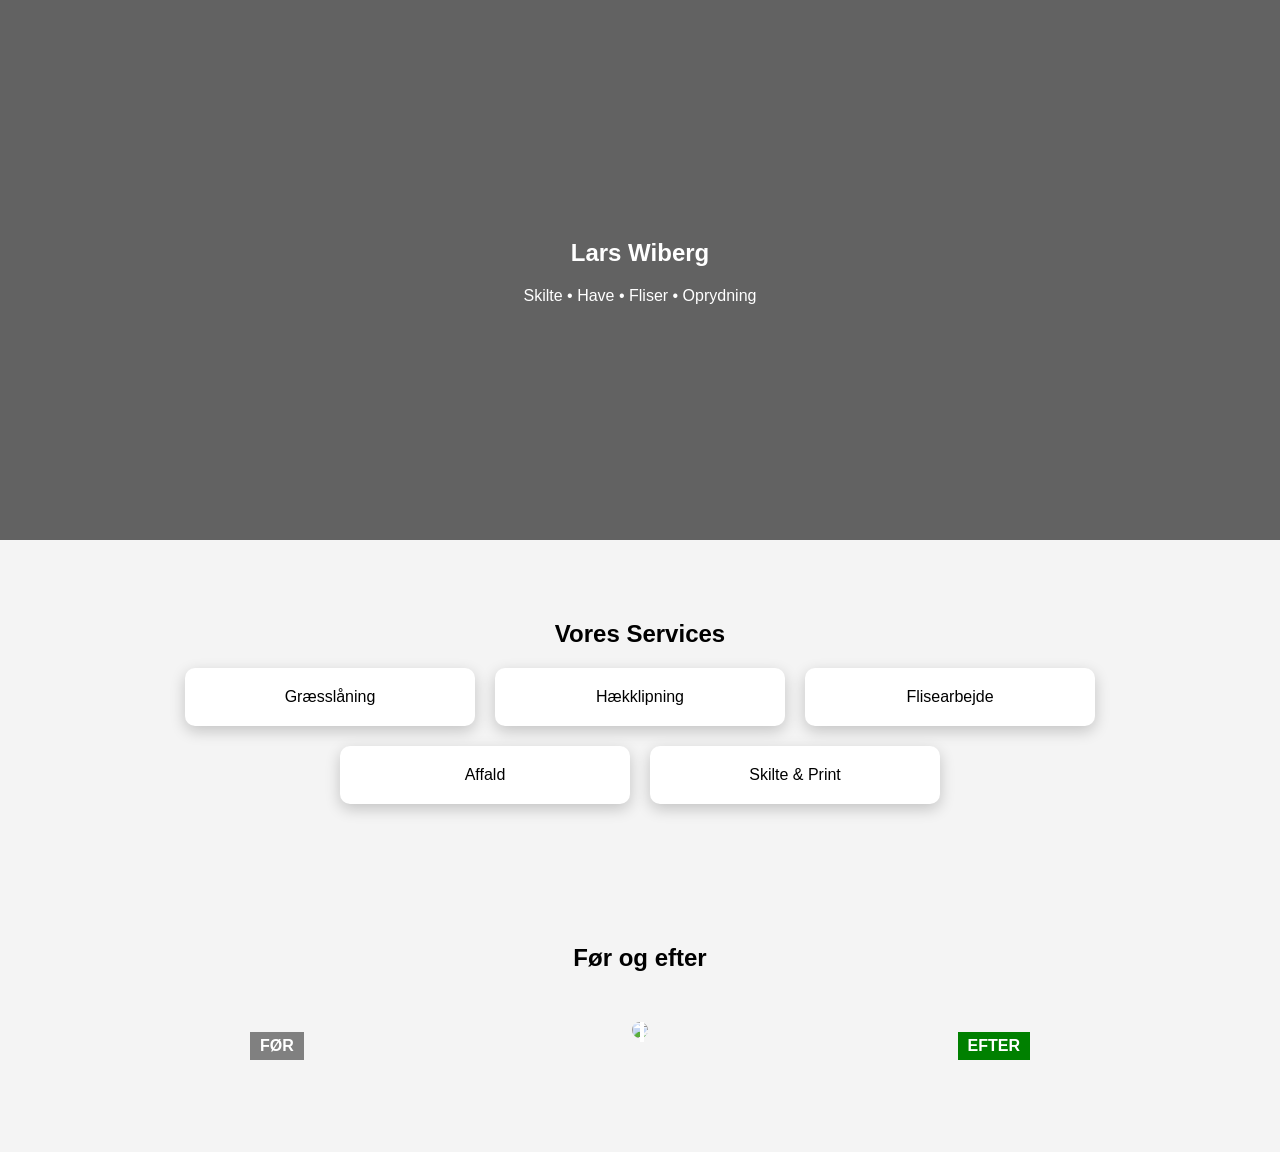
==== commit 319455a5: "Update index.html" ====
--- a/index.html
+++ b/index.html
@@ -1,158 +1,139 @@
 <!DOCTYPE html>
+
 <html lang="da">
 <head>
-  <meta charset="UTF-8">
-  <meta name="viewport" content="width=device-width, initial-scale=1.0">
-  <title>Lars Wiberg | Total Service</title>
+<meta charset="UTF-8">
+<meta name="viewport" content="width=device-width, initial-scale=1.0">
+<title>Lars Wiberg | Total Service</title>
 
-  <link rel="stylesheet" href="css/colors.css">
-  <link rel="stylesheet" href="css/layout.css">
-  <link rel="stylesheet" href="css/components.css">
+<style>
+
+body {
+    margin:0;
+    font-family:Arial;
+    background:#f4f4f4;
+}
+
+/* HERO */
+.hero {
+    height:60vh;
+    background:linear-gradient(rgba(0,0,0,0.6), rgba(0,0,0,0.6)),
+    url('assets/images/beforeafter.jpg');
+    background-size:cover;
+    display:flex;
+    align-items:center;
+    justify-content:center;
+    color:white;
+    text-align:center;
+}
+
+.section {
+    padding:60px;
+    text-align:center;
+}
+
+/* CARDS */
+.services {
+    display:flex;
+    flex-wrap:wrap;
+    justify-content:center;
+    gap:20px;
+}
+
+.card {
+    background:white;
+    padding:20px;
+    width:250px;
+    border-radius:10px;
+    box-shadow:0 5px 15px rgba(0,0,0,0.2);
+}
+
+/* BEFORE AFTER */
+.ba-container {
+    position:relative;
+    width:80%;
+    max-width:800px;
+    margin:50px auto;
+}
+
+.ba-container img {
+    width:100%;
+    border-radius:10px;
+}
+
+.ba-line {
+    position:absolute;
+    top:0;
+    bottom:0;
+    left:50%;
+    width:4px;
+    background:white;
+}
+
+/* LABELS */
+.label {
+    position:absolute;
+    top:10px;
+    padding:5px 10px;
+    color:white;
+    font-weight:bold;
+}
+
+.before {
+    left:10px;
+    background:gray;
+}
+
+.after {
+    right:10px;
+    background:green;
+}
+
+</style>
+
 </head>
 
 <body>
 
-  <header class="hero">
-    <div class="hero-content">
-      <h1>Lars Wiberg</h1>
-      <p>Skiltearbejde • Haveopgaver • Fliser • Oprydning</p>
-      <a href="#kontakt" class="btn">Få et tilbud</a>
-    </div>
-  </header>
+<section class="hero">
+<div>
+<h1>Lars Wiberg</h1>
+<p>Skilte • Have • Fliser • Oprydning</p>
+</div>
+</section>
 
-  <main>
+<section class="section">
 
-    <section class="section">
-      <h2>Hvad kan Lars hjælpe med?</h2>
+<h2>Vores Services</h2>
 
-      <div class="service-grid">
+<div class="services">
 
-        <article class="service-card">
-          <img src="assets/images/grass.jpg" alt="Græsslåning">
-          <h3>Græsslåning</h3>
-          <p>Fast eller enkelt græsslåning, så haven altid ser pæn ud.</p>
-        </article>
+<div class="card">Græsslåning</div>
+<div class="card">Hækklipning</div>
+<div class="card">Flisearbejde</div>
+<div class="card">Affald</div>
+<div class="card">Skilte & Print</div>
 
-        <article class="service-card">
-          <img src="assets/images/hedge.jpg" alt="Hækklipning">
-          <h3>Hækklipning</h3>
-          <p>Professionel klipning af hække og buske.</p>
-        </article>
+</div>
 
-        <article class="service-card">
-          <img src="assets/images/paving.jpg" alt="Flisearbejde">
-          <h3>Flisearbejde</h3>
-          <p>Fliser, gangstier, terrasser og mindre belægningsopgaver.</p>
-        </article>
+</section>
 
-        <article class="service-card">
-          <img src="assets/images/cleanup.jpg" alt="Bortkørsel af affald">
-          <h3>Oprydning & affald</h3>
-          <p>Bortkørsel af haveaffald, byggeaffald og almindelig oprydning.</p>
-        </article>
+<section class="section">
 
-        <article class="service-card">
-          <img src="assets/images/sign.jpg" alt="Skilte og print">
-          <h3>Skilte & print</h3>
-          <p>Skilte, print, folier og grafisk arbejde til private og erhverv.</p>
-        </article>
+<h2>Før og efter</h2>
 
-      </div>
-    </section>
+<div class="ba-container">
 
-    <section class="section before-section">
-      <h2>Før og efter</h2>
-      <p class="section-text">Træk i midten og se forskellen.</p>
+<img src="assets/images/beforeafter.jpg">
 
-      <div class="before-after" id="beforeAfter">
-        <img src="assets/images/before.jpg" alt="Før billede">
+<div class="ba-line"></div>
 
-        <div class="after-image" id="afterImage">
-          <img src="assets/images/after.jpg" alt="Efter billede">
-        </div>
+<div class="label before">FØR</div>
+<div class="label after">EFTER</div>
 
-        <div class="slider-line" id="sliderLine">
-          <span>↔</span>
-        </div>
-      </div>
-    </section>
+</div>
 
-    <section id="kontakt" class="section contact-section">
-      <h2>Kontakt Lars</h2>
-      <p class="section-text">Beskriv opgaven, så vender Lars tilbage med et tilbud.</p>
-
-      <form class="contact-form">
-        <input type="text" placeholder="Dit navn" required>
-        <input type="email" placeholder="Din email" required>
-        <input type="tel" placeholder="Telefonnummer">
-        <select required>
-          <option value="">Vælg opgave</option>
-          <option>Græsslåning</option>
-          <option>Hækklipning</option>
-          <option>Flisearbejde</option>
-          <option>Oprydning / affald</option>
-          <option>Skilte & print</option>
-          <option>Andet</option>
-        </select>
-        <textarea placeholder="Beskriv opgaven" required></textarea>
-        <button type="submit" class="btn">Send forespørgsel</button>
-      </form>
-    </section>
-
-  </main>
-
-  <footer>
-    <p>© 2026 Lars Wiberg | Total Service</p>
-  </footer>
-
-  <script>
-    const beforeAfter = document.getElementById("beforeAfter");
-    const afterImage = document.getElementById("afterImage");
-    const sliderLine = document.getElementById("sliderLine");
-
-    let isDragging = false;
-
-    function moveSlider(clientX) {
-      const rect = beforeAfter.getBoundingClientRect();
-      let x = clientX - rect.left;
-
-      if (x < 0) x = 0;
-      if (x > rect.width) x = rect.width;
-
-      const percent = (x / rect.width) * 100;
-
-      afterImage.style.width = percent + "%";
-      sliderLine.style.left = percent + "%";
-    }
-
-    sliderLine.addEventListener("mousedown", () => {
-      isDragging = true;
-    });
-
-    window.addEventListener("mouseup", () => {
-      isDragging = false;
-    });
-
-    window.addEventListener("mousemove", (e) => {
-      if (isDragging) {
-        moveSlider(e.clientX);
-      }
-    });
-
-    sliderLine.addEventListener("touchstart", () => {
-      isDragging = true;
-    });
-
-    window.addEventListener("touchend", () => {
-      isDragging = false;
-    });
-
-    window.addEventListener("touchmove", (e) => {
-      if (isDragging) {
-        moveSlider(e.touches[0].clientX);
-      }
-    });
-  </script>
+</section>
 
 </body>
 </html>
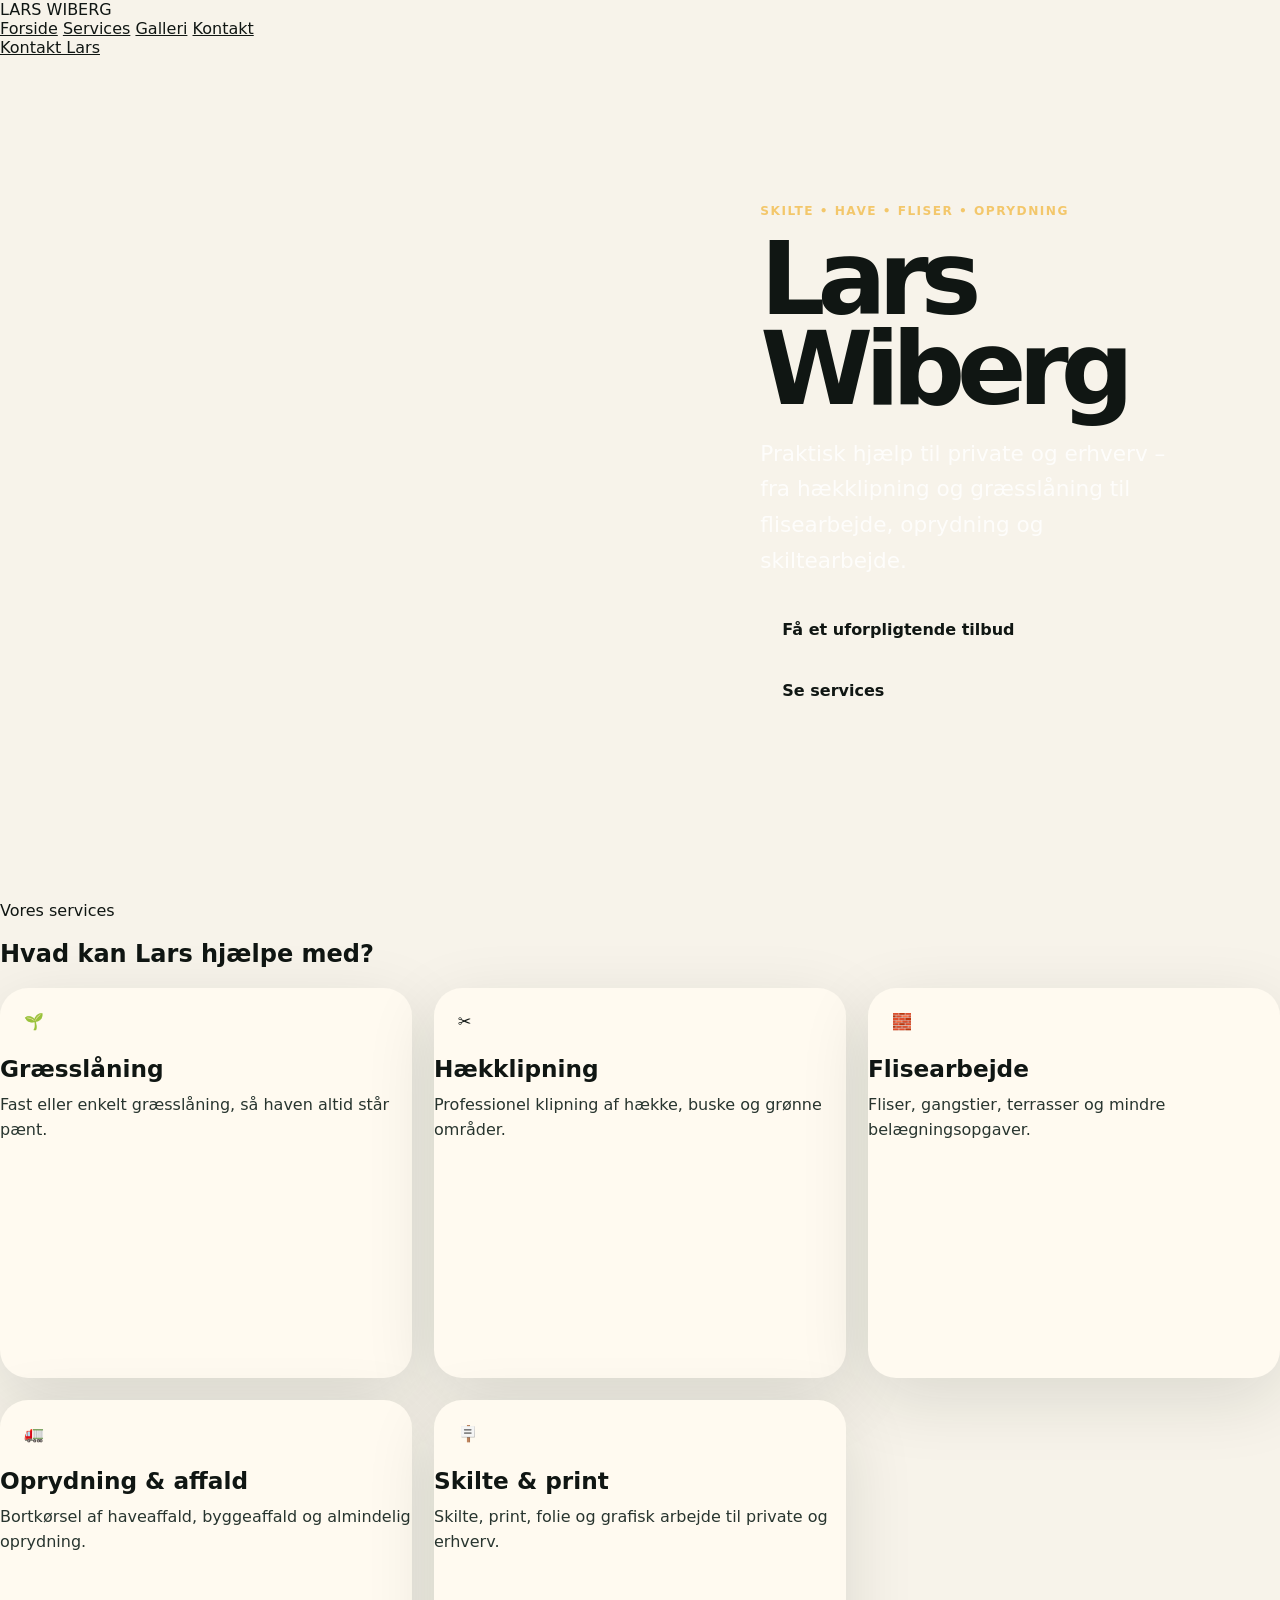
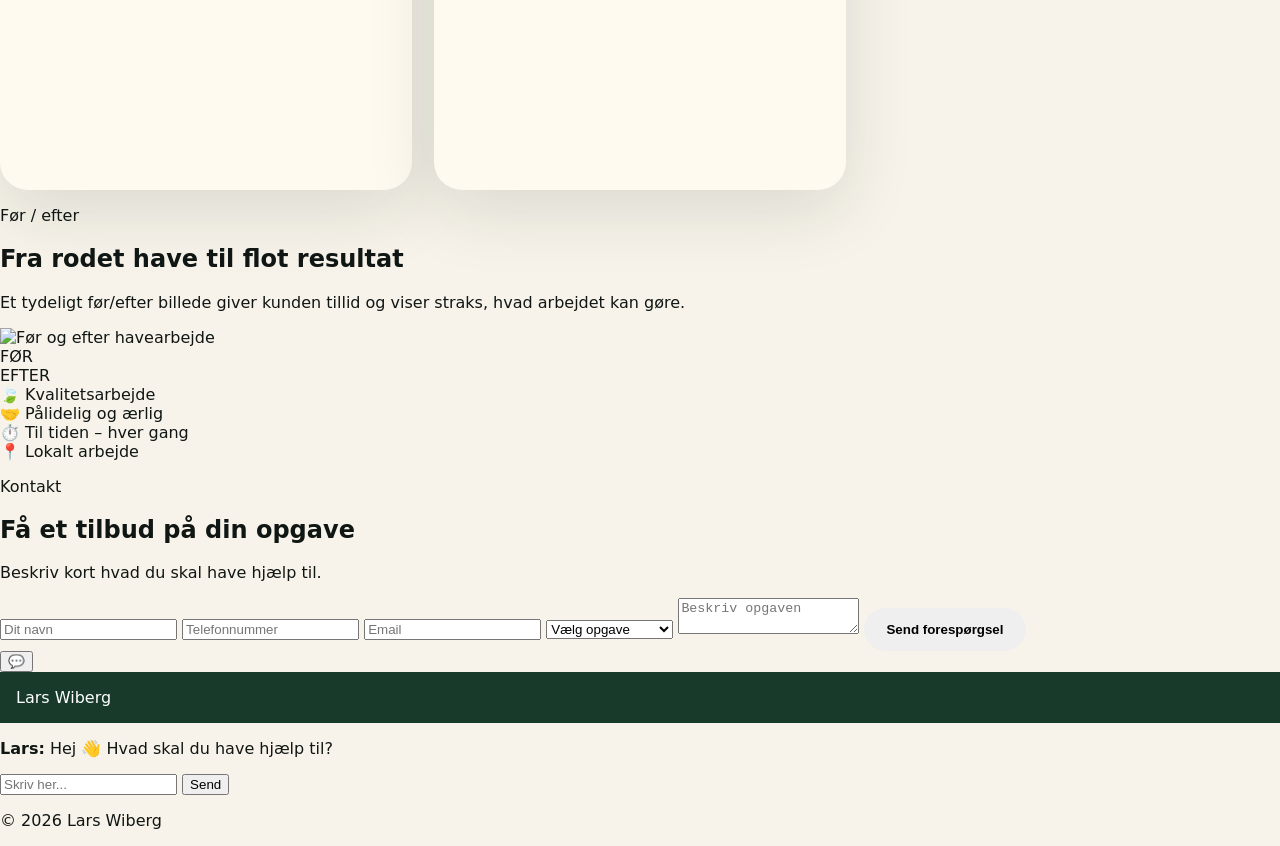
==== commit d419ae3c: "Update index.html" ====
--- a/index.html
+++ b/index.html
@@ -1,139 +1,164 @@
 <!DOCTYPE html>
-
 <html lang="da">
 <head>
-<meta charset="UTF-8">
-<meta name="viewport" content="width=device-width, initial-scale=1.0">
-<title>Lars Wiberg | Total Service</title>
+  <meta charset="UTF-8" />
+  <meta name="viewport" content="width=device-width, initial-scale=1.0" />
 
-<style>
+  <title>Lars Wiberg | Skilte • Have • Fliser • Oprydning</title>
 
-body {
-    margin:0;
-    font-family:Arial;
-    background:#f4f4f4;
-}
-
-/* HERO */
-.hero {
-    height:60vh;
-    background:linear-gradient(rgba(0,0,0,0.6), rgba(0,0,0,0.6)),
-    url('assets/images/beforeafter.jpg');
-    background-size:cover;
-    display:flex;
-    align-items:center;
-    justify-content:center;
-    color:white;
-    text-align:center;
-}
-
-.section {
-    padding:60px;
-    text-align:center;
-}
-
-/* CARDS */
-.services {
-    display:flex;
-    flex-wrap:wrap;
-    justify-content:center;
-    gap:20px;
-}
-
-.card {
-    background:white;
-    padding:20px;
-    width:250px;
-    border-radius:10px;
-    box-shadow:0 5px 15px rgba(0,0,0,0.2);
-}
-
-/* BEFORE AFTER */
-.ba-container {
-    position:relative;
-    width:80%;
-    max-width:800px;
-    margin:50px auto;
-}
-
-.ba-container img {
-    width:100%;
-    border-radius:10px;
-}
-
-.ba-line {
-    position:absolute;
-    top:0;
-    bottom:0;
-    left:50%;
-    width:4px;
-    background:white;
-}
-
-/* LABELS */
-.label {
-    position:absolute;
-    top:10px;
-    padding:5px 10px;
-    color:white;
-    font-weight:bold;
-}
-
-.before {
-    left:10px;
-    background:gray;
-}
-
-.after {
-    right:10px;
-    background:green;
-}
-
-</style>
-
+  <link rel="stylesheet" href="css/color.css" />
+  <link rel="stylesheet" href="css/layout.css" />
+  <link rel="stylesheet" href="css/component.css" />
 </head>
 
 <body>
 
-<section class="hero">
-<div>
-<h1>Lars Wiberg</h1>
-<p>Skilte • Have • Fliser • Oprydning</p>
-</div>
-</section>
+  <header class="topbar">
+    <div class="logo">
+      <span>LARS</span> WIBERG
+    </div>
 
-<section class="section">
+    <nav class="nav">
+      <a href="#forside">Forside</a>
+      <a href="#services">Services</a>
+      <a href="#galleri">Galleri</a>
+      <a href="#kontakt">Kontakt</a>
+    </nav>
 
-<h2>Vores Services</h2>
+    <a href="#kontakt" class="top-cta">Kontakt Lars</a>
+  </header>
 
-<div class="services">
+  <section id="forside" class="hero">
+    <div class="hero-overlay"></div>
 
-<div class="card">Græsslåning</div>
-<div class="card">Hækklipning</div>
-<div class="card">Flisearbejde</div>
-<div class="card">Affald</div>
-<div class="card">Skilte & Print</div>
+    <div class="hero-content">
+      <p class="eyebrow">Skilte • Have • Fliser • Oprydning</p>
+      <h1>Lars Wiberg</h1>
+      <p class="hero-text">
+        Praktisk hjælp til private og erhverv – fra hækklipning og græsslåning
+        til flisearbejde, oprydning og skiltearbejde.
+      </p>
 
-</div>
+      <div class="hero-actions">
+        <a href="#kontakt" class="btn primary">Få et uforpligtende tilbud</a>
+        <a href="#services" class="btn secondary">Se services</a>
+      </div>
+    </div>
+  </section>
 
-</section>
+  <main>
 
-<section class="section">
+    <section id="services" class="section">
+      <p class="section-label">Vores services</p>
+      <h2>Hvad kan Lars hjælpe med?</h2>
 
-<h2>Før og efter</h2>
+      <div class="service-grid">
 
-<div class="ba-container">
+        <article class="service-card grass">
+          <div class="service-icon">🌱</div>
+          <h3>Græsslåning</h3>
+          <p>Fast eller enkelt græsslåning, så haven altid står pænt.</p>
+        </article>
 
-<img src="assets/images/beforeafter.jpg">
+        <article class="service-card hedge">
+          <div class="service-icon">✂️</div>
+          <h3>Hækklipning</h3>
+          <p>Professionel klipning af hække, buske og grønne områder.</p>
+        </article>
 
-<div class="ba-line"></div>
+        <article class="service-card paving">
+          <div class="service-icon">🧱</div>
+          <h3>Flisearbejde</h3>
+          <p>Fliser, gangstier, terrasser og mindre belægningsopgaver.</p>
+        </article>
 
-<div class="label before">FØR</div>
-<div class="label after">EFTER</div>
+        <article class="service-card cleanup">
+          <div class="service-icon">🚛</div>
+          <h3>Oprydning & affald</h3>
+          <p>Bortkørsel af haveaffald, byggeaffald og almindelig oprydning.</p>
+        </article>
 
-</div>
+        <article class="service-card sign">
+          <div class="service-icon">🪧</div>
+          <h3>Skilte & print</h3>
+          <p>Skilte, print, folie og grafisk arbejde til private og erhverv.</p>
+        </article>
 
-</section>
+      </div>
+    </section>
 
+    <section id="galleri" class="before-section">
+      <div class="before-text">
+        <p class="section-label">Før / efter</p>
+        <h2>Fra rodet have til flot resultat</h2>
+        <p>
+          Et tydeligt før/efter billede giver kunden tillid og viser straks,
+          hvad arbejdet kan gøre.
+        </p>
+      </div>
+
+      <div class="before-frame">
+        <img src="assets/images/beforeafter.jpg" alt="Før og efter havearbejde" />
+        <div class="before-line"></div>
+        <div class="before-badge left">FØR</div>
+        <div class="before-badge right">EFTER</div>
+      </div>
+    </section>
+
+    <section class="trust-bar">
+      <div>🍃 Kvalitetsarbejde</div>
+      <div>🤝 Pålidelig og ærlig</div>
+      <div>⏱️ Til tiden – hver gang</div>
+      <div>📍 Lokalt arbejde</div>
+    </section>
+
+    <section id="kontakt" class="contact-section">
+      <div class="contact-box">
+        <p class="section-label">Kontakt</p>
+        <h2>Få et tilbud på din opgave</h2>
+        <p>Beskriv kort hvad du skal have hjælp til.</p>
+
+        <form class="contact-form">
+          <input type="text" placeholder="Dit navn" required />
+          <input type="tel" placeholder="Telefonnummer" required />
+          <input type="email" placeholder="Email" />
+
+          <select required>
+            <option value="">Vælg opgave</option>
+            <option>Græsslåning</option>
+            <option>Hækklipning</option>
+            <option>Flisearbejde</option>
+            <option>Oprydning / affald</option>
+            <option>Skilte & print</option>
+            <option>Andet</option>
+          </select>
+
+          <textarea placeholder="Beskriv opgaven" required></textarea>
+
+          <button type="submit" class="btn primary">Send forespørgsel</button>
+        </form>
+      </div>
+    </section>
+
+  </main>
+
+  <button class="chat-button" id="chatButton">💬</button>
+
+  <div class="chat-box" id="chatBox">
+    <div class="chat-header">Lars Wiberg</div>
+    <div class="chat-body" id="chatBody">
+      <p><strong>Lars:</strong> Hej 👋 Hvad skal du have hjælp til?</p>
+    </div>
+    <div class="chat-input">
+      <input id="chatInput" type="text" placeholder="Skriv her..." />
+      <button id="sendChat">Send</button>
+    </div>
+  </div>
+
+  <footer>
+    <p>© 2026 Lars Wiberg</p>
+  </footer>
+
+  <script src="js/app.js"></script>
 </body>
 </html>
--- a/css/color.css
+++ b/css/color.css
@@ -0,0 +1,16 @@
+:root {
+  --ink: #101613;
+  --ink-soft: #28352f;
+  --cream: #f7f3ea;
+  --paper: #fffaf0;
+  --mist: #e7eee6;
+  --moss: #4d6b49;
+  --forest: #183a2a;
+  --sage: #8fa88b;
+  --copper: #d48444;
+  --gold: #f3c76b;
+  --white: #ffffff;
+  --shadow: rgba(10, 20, 15, 0.22);
+  --glass: rgba(255, 255, 255, 0.12);
+  --border: rgba(255, 255, 255, 0.18);
+}
--- a/css/layout.css
+++ b/css/layout.css
@@ -0,0 +1,15 @@
+* { box-sizing: border-box; }
+html { scroll-behavior: smooth; }
+body { margin: 0; font-family: Inter, system-ui, -apple-system, BlinkMacSystemFont, "Segoe UI", sans-serif; background: var(--cream); color: var(--ink); }
+img { max-width: 100%; display: block; }
+a { color: inherit; }
+.container { width: min(1180px, calc(100% - 40px)); margin: 0 auto; }
+.section-light { background: radial-gradient(circle at top left, #fff 0, var(--cream) 42%, #edf3ea 100%); }
+.section-dark { color: var(--white); background: var(--ink); }
+.section-heading { max-width: 720px; margin-bottom: 34px; }
+.section-heading h2, .intro h2 { font-size: clamp(2rem, 4vw, 4rem); line-height: 0.98; margin: 0; letter-spacing: -0.05em; }
+.services, .gallery, .process, .contact { padding: 96px 0; }
+.intro { padding: 70px 0; }
+.intro-grid { display: grid; grid-template-columns: 1.1fr 0.9fr; gap: 42px; align-items: end; }
+.intro-copy { font-size: 1.1rem; line-height: 1.7; color: var(--ink-soft); }
+@media (max-width: 820px) { .intro-grid, .contact-grid { grid-template-columns: 1fr !important; } .container { width: min(100% - 24px, 1180px); } }
--- a/css/component.css
+++ b/css/component.css
@@ -0,0 +1,76 @@
+.site-header { position: sticky; top: 0; z-index: 20; display: flex; align-items: center; justify-content: space-between; padding: 14px 24px; background: rgba(16, 22, 19, 0.78); backdrop-filter: blur(18px); border-bottom: 1px solid rgba(255,255,255,.12); color: var(--white); }
+.brand { display: flex; align-items: center; gap: 12px; text-decoration: none; }
+.brand-mark { width: 46px; height: 46px; display: grid; place-items: center; border-radius: 16px; background: linear-gradient(135deg, var(--gold), var(--copper)); color: var(--ink); font-weight: 900; box-shadow: 0 10px 30px rgba(212,132,68,.35); }
+.brand small { display: block; color: rgba(255,255,255,.68); margin-top: 2px; }
+.main-nav { display: flex; align-items: center; gap: 8px; }
+.main-nav a { text-decoration: none; color: rgba(255,255,255,.82); padding: 10px 14px; border-radius: 999px; font-weight: 700; }
+.main-nav a:hover, .nav-cta { background: rgba(255,255,255,.12); color: var(--white) !important; }
+.menu-toggle { display: none; background: transparent; border: 0; color: white; font-size: 1.5rem; }
+.hero { min-height: 92vh; position: relative; display: grid; grid-template-columns: 1.1fr 0.75fr; gap: 40px; align-items: center; padding: 80px min(7vw, 90px); overflow: hidden; }
+.hero-bg { position: absolute; inset: 0; background: linear-gradient(90deg, rgba(16,22,19,.98), rgba(16,22,19,.74), rgba(16,22,19,.48)), url('https://images.unsplash.com/photo-1581578731548-c64695cc6952?auto=format&fit=crop&w=1800&q=85') center/cover; transform: scale(1.03); }
+.hero-glow { position: absolute; width: 420px; height: 420px; border-radius: 50%; filter: blur(70px); opacity: .55; }
+.hero-glow-one { background: var(--moss); top: 8%; right: 18%; }
+.hero-glow-two { background: var(--copper); bottom: 2%; left: 28%; opacity: .28; }
+.hero-content, .hero-card { position: relative; z-index: 1; }
+.eyebrow { display: inline-flex; align-items: center; gap: 8px; margin: 0 0 16px; color: var(--gold); font-weight: 900; text-transform: uppercase; letter-spacing: .12em; font-size: .76rem; }
+.eyebrow.dark { color: var(--moss); }
+.hero h1 { font-size: clamp(3rem, 8vw, 7.5rem); line-height: .88; margin: 0 0 22px; letter-spacing: -0.08em; max-width: 850px; }
+.hero-text { max-width: 680px; font-size: clamp(1.05rem, 1.8vw, 1.35rem); line-height: 1.65; color: rgba(255,255,255,.82); }
+.hero-actions { display: flex; flex-wrap: wrap; gap: 14px; margin: 28px 0; }
+.btn { display: inline-flex; align-items: center; justify-content: center; gap: 10px; border: 0; border-radius: 999px; padding: 14px 22px; text-decoration: none; font-weight: 900; cursor: pointer; transition: transform .2s ease, box-shadow .2s ease, background .2s ease; }
+.btn:hover { transform: translateY(-2px); }
+.btn-primary { background: linear-gradient(135deg, var(--gold), var(--copper)); color: var(--ink); box-shadow: 0 18px 50px rgba(212,132,68,.35); }
+.btn-ghost { border: 1px solid var(--border); background: var(--glass); color: var(--white); }
+.full { width: 100%; }
+.trust-row { display: flex; flex-wrap: wrap; gap: 10px; }
+.trust-row span { padding: 9px 12px; border-radius: 999px; background: rgba(255,255,255,.1); border: 1px solid rgba(255,255,255,.12); color: rgba(255,255,255,.82); }
+.hero-card { border-radius: 34px; overflow: hidden; background: rgba(255,255,255,.1); border: 1px solid rgba(255,255,255,.18); box-shadow: 0 30px 90px rgba(0,0,0,.38); transform: rotate(2deg); }
+.hero-card img { height: 440px; width: 100%; object-fit: cover; }
+.hero-card-content { padding: 18px; background: rgba(16,22,19,.82); }
+.status-dot { width: 10px; height: 10px; border-radius: 50%; background: #45ff8a; display: inline-block; margin-right: 8px; box-shadow: 0 0 18px #45ff8a; }
+.service-grid { display: grid; grid-template-columns: repeat(3, 1fr); gap: 22px; }
+.service-card { min-height: 390px; border-radius: 28px; overflow: hidden; background: var(--paper); box-shadow: 0 20px 70px rgba(20,30,20,.12); transition: transform .25s ease, box-shadow .25s ease; }
+.service-card:hover { transform: translateY(-8px); box-shadow: 0 32px 90px rgba(20,30,20,.2); }
+.service-card img { height: 230px; width: 100%; object-fit: cover; }
+.service-card div { padding: 24px; }
+.service-card h3 { font-size: 1.45rem; margin: 0 0 10px; }
+.service-card p { line-height: 1.6; color: var(--ink-soft); margin: 0; }
+.service-highlight { display: grid; place-items: center; background: linear-gradient(135deg, var(--forest), var(--moss)); color: white; }
+.service-highlight p { color: rgba(255,255,255,.8); }
+.text-link { color: var(--gold); font-weight: 900; display: inline-block; margin-top: 18px; }
+.gallery { position: relative; overflow: hidden; }
+.gallery-grid { display: grid; grid-template-columns: 1.3fr .7fr; grid-auto-rows: 280px; gap: 18px; }
+.gallery-grid figure { margin: 0; position: relative; overflow: hidden; border-radius: 28px; border: 1px solid rgba(255,255,255,.12); }
+.gallery-grid .wide { grid-row: span 2; }
+.gallery-grid img { width: 100%; height: 100%; object-fit: cover; transition: transform .45s ease; }
+.gallery-grid figure:hover img { transform: scale(1.06); }
+.gallery-grid figcaption { position: absolute; left: 18px; bottom: 18px; padding: 10px 14px; border-radius: 999px; background: rgba(0,0,0,.55); backdrop-filter: blur(12px); font-weight: 900; }
+.steps { display: grid; grid-template-columns: repeat(3, 1fr); gap: 18px; }
+.step { padding: 30px; border-radius: 28px; background: white; box-shadow: 0 16px 50px rgba(20,30,20,.1); }
+.step span { color: var(--copper); font-weight: 900; }
+.step h3 { font-size: 1.4rem; }
+.step p { color: var(--ink-soft); line-height: 1.6; }
+.contact-grid { display: grid; grid-template-columns: .9fr 1.1fr; gap: 44px; align-items: start; }
+.contact h2 { font-size: clamp(2.4rem, 5vw, 5rem); line-height: .95; margin: 0 0 18px; letter-spacing: -0.07em; }
+.contact p { color: rgba(255,255,255,.78); line-height: 1.7; }
+.contact-mini-cards { display: grid; gap: 10px; margin-top: 22px; }
+.contact-mini-cards span { padding: 14px; border-radius: 18px; background: rgba(255,255,255,.1); border: 1px solid rgba(255,255,255,.13); }
+.lead-form { background: rgba(255,255,255,.1); border: 1px solid rgba(255,255,255,.16); border-radius: 30px; padding: 24px; backdrop-filter: blur(20px); }
+.lead-form label { display: block; margin-bottom: 14px; font-weight: 800; }
+.lead-form input, .lead-form textarea, .lead-form select { width: 100%; margin-top: 8px; border: 1px solid rgba(255,255,255,.18); background: rgba(255,255,255,.92); color: var(--ink); border-radius: 16px; padding: 14px; font: inherit; }
+.form-note { min-height: 24px; font-size: .92rem; }
+.chat-launch { position: fixed; right: 22px; bottom: 22px; z-index: 25; width: 62px; height: 62px; border-radius: 22px; border: 0; background: linear-gradient(135deg, var(--gold), var(--copper)); box-shadow: 0 18px 50px rgba(0,0,0,.25); font-size: 1.5rem; cursor: pointer; }
+.chat-panel { position: fixed; right: 22px; bottom: 96px; z-index: 30; width: min(360px, calc(100vw - 32px)); background: white; border-radius: 26px; box-shadow: 0 30px 90px rgba(0,0,0,.25); overflow: hidden; transform: translateY(18px); opacity: 0; pointer-events: none; transition: .25s ease; }
+.chat-panel.open { opacity: 1; transform: translateY(0); pointer-events: auto; }
+.chat-header { background: var(--forest); color: white; padding: 16px; display: flex; justify-content: space-between; align-items: center; }
+.chat-header button { background: transparent; border: 0; color: white; font-size: 1.5rem; cursor: pointer; }
+.chat-messages { padding: 14px; max-height: 260px; overflow: auto; display: grid; gap: 10px; }
+.chat-messages p { margin: 0; padding: 11px 13px; border-radius: 16px; line-height: 1.45; }
+.chat-messages .bot { background: var(--mist); }
+.chat-messages .user { background: var(--forest); color: white; justify-self: end; }
+.chat-input-row { display: flex; gap: 8px; padding: 14px; border-top: 1px solid #eee; }
+.chat-input-row input { flex: 1; border: 1px solid #ddd; border-radius: 14px; padding: 12px; }
+.chat-input-row button { border: 0; border-radius: 14px; padding: 0 14px; background: var(--forest); color: white; font-weight: 900; }
+.site-footer { padding: 26px; text-align: center; background: #080c0a; color: rgba(255,255,255,.7); }
+@media (max-width: 980px) { .hero { grid-template-columns: 1fr; padding: 80px 24px; } .hero-card { transform: none; } .service-grid, .steps { grid-template-columns: 1fr 1fr; } }
+@media (max-width: 720px) { .menu-toggle { display: block; } .main-nav { position: absolute; top: 76px; left: 12px; right: 12px; display: none; flex-direction: column; align-items: stretch; background: rgba(16,22,19,.96); border-radius: 22px; padding: 12px; } .main-nav.open { display: flex; } .hero h1 { font-size: 3.3rem; } .hero-actions { flex-direction: column; } .service-grid, .steps, .gallery-grid { grid-template-columns: 1fr; } .gallery-grid .wide { grid-row: span 1; } .service-card { min-height: auto; } }
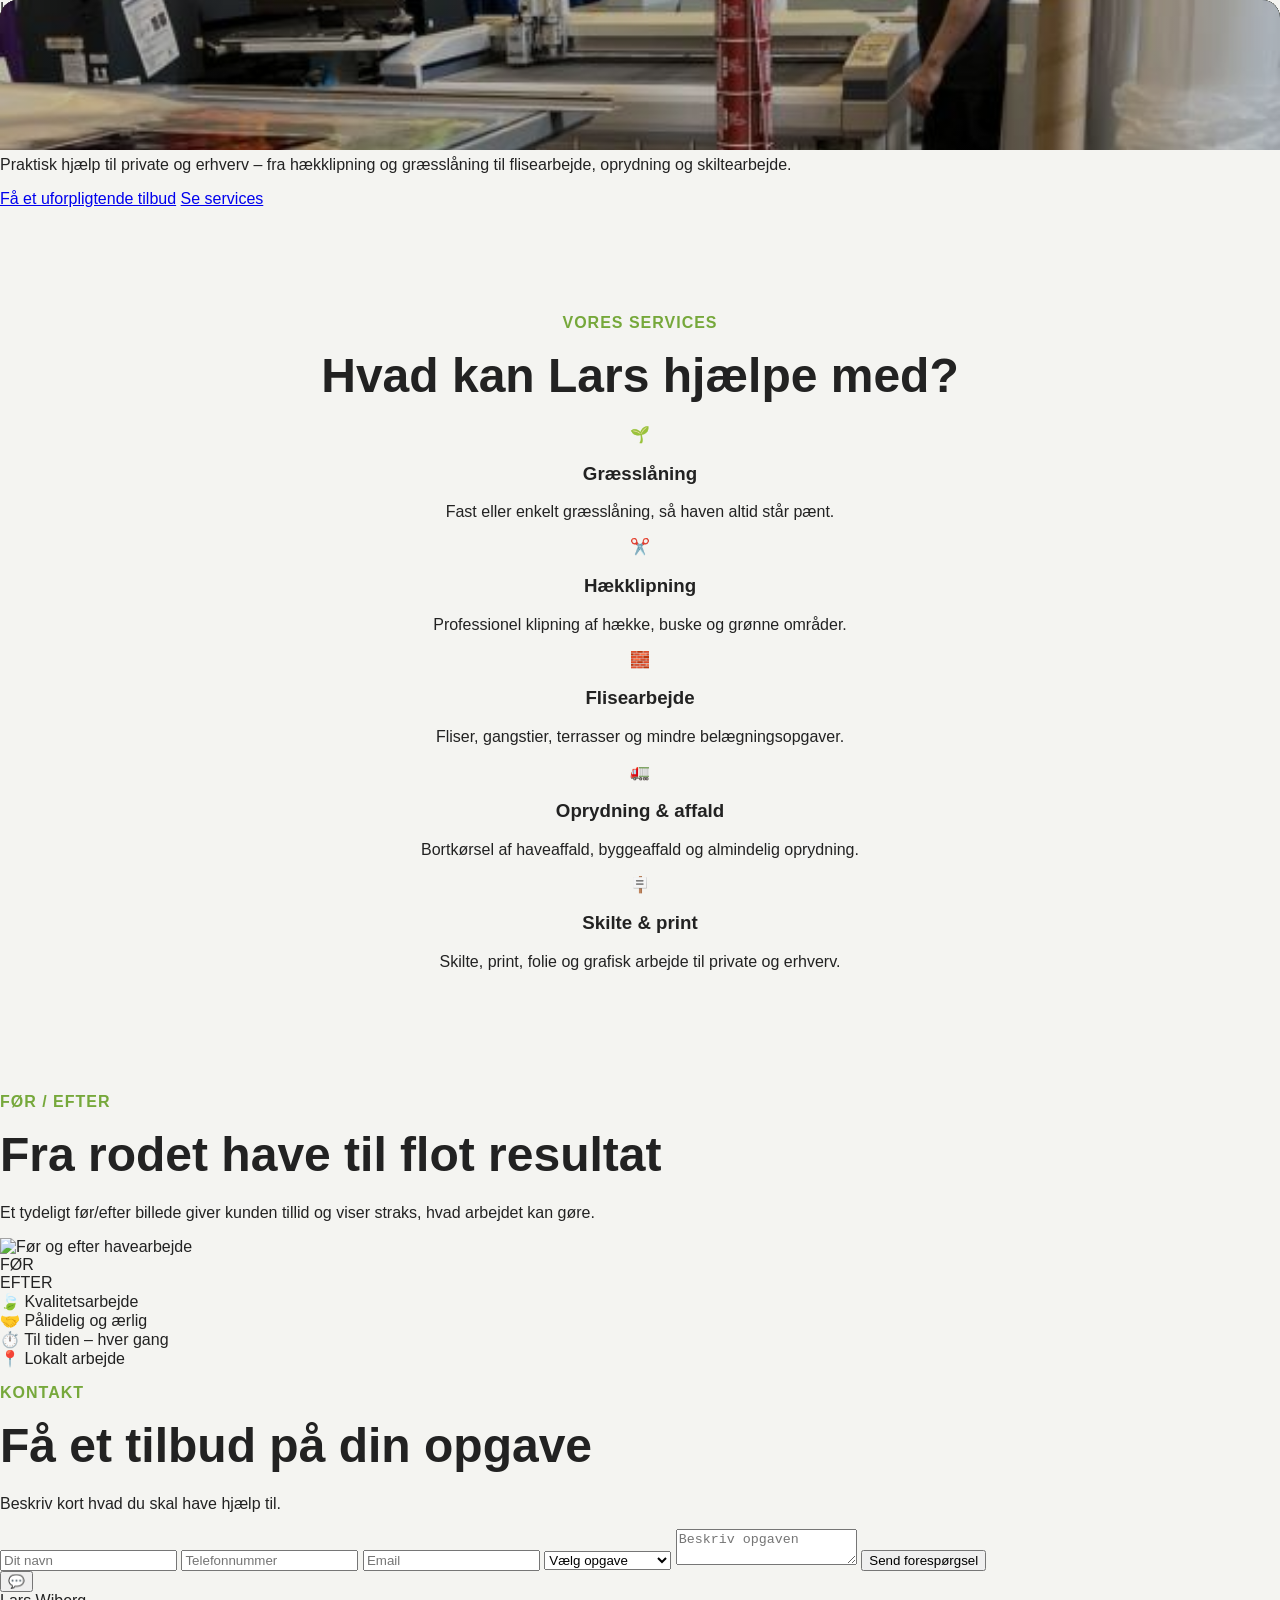
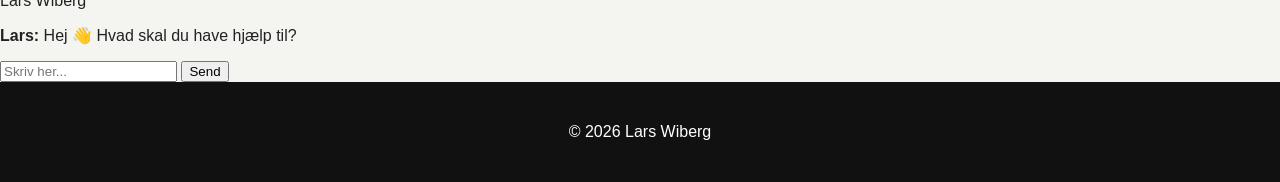
==== commit 84e942b0: "Update index.html" ====
--- a/index.html
+++ b/index.html
@@ -29,8 +29,6 @@
   </header>
 
   <section id="forside" class="hero">
-    <div class="hero-overlay"></div>
-
     <div class="hero-content">
       <p class="eyebrow">Skilte • Have • Fliser • Oprydning</p>
       <h1>Lars Wiberg</h1>
--- a/css/color.css
+++ b/css/color.css
@@ -1,16 +1,16 @@
 :root {
-  --ink: #101613;
-  --ink-soft: #28352f;
-  --cream: #f7f3ea;
-  --paper: #fffaf0;
-  --mist: #e7eee6;
-  --moss: #4d6b49;
-  --forest: #183a2a;
-  --sage: #8fa88b;
-  --copper: #d48444;
-  --gold: #f3c76b;
+  --green: #76a83b;
+  --green-dark: #385d1e;
+  --green-soft: #eef6e8;
+
+  --dark: #111111;
+  --dark-soft: #1f1f1f;
+
   --white: #ffffff;
-  --shadow: rgba(10, 20, 15, 0.22);
-  --glass: rgba(255, 255, 255, 0.12);
-  --border: rgba(255, 255, 255, 0.18);
+  --light: #f4f4f1;
+  --text: #222222;
+  --muted: #666666;
+
+  --shadow: 0 18px 35px rgba(0, 0, 0, 0.18);
+  --radius: 18px;
 }
--- a/css/layout.css
+++ b/css/layout.css
@@ -1,15 +1,50 @@
-* { box-sizing: border-box; }
-html { scroll-behavior: smooth; }
-body { margin: 0; font-family: Inter, system-ui, -apple-system, BlinkMacSystemFont, "Segoe UI", sans-serif; background: var(--cream); color: var(--ink); }
-img { max-width: 100%; display: block; }
-a { color: inherit; }
-.container { width: min(1180px, calc(100% - 40px)); margin: 0 auto; }
-.section-light { background: radial-gradient(circle at top left, #fff 0, var(--cream) 42%, #edf3ea 100%); }
-.section-dark { color: var(--white); background: var(--ink); }
-.section-heading { max-width: 720px; margin-bottom: 34px; }
-.section-heading h2, .intro h2 { font-size: clamp(2rem, 4vw, 4rem); line-height: 0.98; margin: 0; letter-spacing: -0.05em; }
-.services, .gallery, .process, .contact { padding: 96px 0; }
-.intro { padding: 70px 0; }
-.intro-grid { display: grid; grid-template-columns: 1.1fr 0.9fr; gap: 42px; align-items: end; }
-.intro-copy { font-size: 1.1rem; line-height: 1.7; color: var(--ink-soft); }
-@media (max-width: 820px) { .intro-grid, .contact-grid { grid-template-columns: 1fr !important; } .container { width: min(100% - 24px, 1180px); } }
+* {
+  box-sizing: border-box;
+}
+
+html {
+  scroll-behavior: smooth;
+}
+
+body {
+  margin: 0;
+  font-family: Arial, Helvetica, sans-serif;
+  background: var(--light);
+  color: var(--text);
+}
+
+section {
+  width: 100%;
+}
+
+.section {
+  padding: 90px 6%;
+  text-align: center;
+}
+
+.section h2,
+.before-text h2,
+.contact-box h2 {
+  font-size: clamp(2rem, 4vw, 3rem);
+  margin: 10px 0 22px;
+}
+
+.section-label {
+  color: var(--green);
+  font-weight: 800;
+  text-transform: uppercase;
+  letter-spacing: 1px;
+}
+
+footer {
+  background: var(--dark);
+  color: white;
+  text-align: center;
+  padding: 25px;
+}
+
+@media (max-width: 800px) {
+  .section {
+    padding: 70px 5%;
+  }
+}
--- a/css/component.css
+++ b/css/component.css
@@ -1,76 +1,46 @@
-.site-header { position: sticky; top: 0; z-index: 20; display: flex; align-items: center; justify-content: space-between; padding: 14px 24px; background: rgba(16, 22, 19, 0.78); backdrop-filter: blur(18px); border-bottom: 1px solid rgba(255,255,255,.12); color: var(--white); }
-.brand { display: flex; align-items: center; gap: 12px; text-decoration: none; }
-.brand-mark { width: 46px; height: 46px; display: grid; place-items: center; border-radius: 16px; background: linear-gradient(135deg, var(--gold), var(--copper)); color: var(--ink); font-weight: 900; box-shadow: 0 10px 30px rgba(212,132,68,.35); }
-.brand small { display: block; color: rgba(255,255,255,.68); margin-top: 2px; }
-.main-nav { display: flex; align-items: center; gap: 8px; }
-.main-nav a { text-decoration: none; color: rgba(255,255,255,.82); padding: 10px 14px; border-radius: 999px; font-weight: 700; }
-.main-nav a:hover, .nav-cta { background: rgba(255,255,255,.12); color: var(--white) !important; }
-.menu-toggle { display: none; background: transparent; border: 0; color: white; font-size: 1.5rem; }
-.hero { min-height: 92vh; position: relative; display: grid; grid-template-columns: 1.1fr 0.75fr; gap: 40px; align-items: center; padding: 80px min(7vw, 90px); overflow: hidden; }
-.hero-bg { position: absolute; inset: 0; background: linear-gradient(90deg, rgba(16,22,19,.98), rgba(16,22,19,.74), rgba(16,22,19,.48)), url('https://images.unsplash.com/photo-1581578731548-c64695cc6952?auto=format&fit=crop&w=1800&q=85') center/cover; transform: scale(1.03); }
-.hero-glow { position: absolute; width: 420px; height: 420px; border-radius: 50%; filter: blur(70px); opacity: .55; }
-.hero-glow-one { background: var(--moss); top: 8%; right: 18%; }
-.hero-glow-two { background: var(--copper); bottom: 2%; left: 28%; opacity: .28; }
-.hero-content, .hero-card { position: relative; z-index: 1; }
-.eyebrow { display: inline-flex; align-items: center; gap: 8px; margin: 0 0 16px; color: var(--gold); font-weight: 900; text-transform: uppercase; letter-spacing: .12em; font-size: .76rem; }
-.eyebrow.dark { color: var(--moss); }
-.hero h1 { font-size: clamp(3rem, 8vw, 7.5rem); line-height: .88; margin: 0 0 22px; letter-spacing: -0.08em; max-width: 850px; }
-.hero-text { max-width: 680px; font-size: clamp(1.05rem, 1.8vw, 1.35rem); line-height: 1.65; color: rgba(255,255,255,.82); }
-.hero-actions { display: flex; flex-wrap: wrap; gap: 14px; margin: 28px 0; }
-.btn { display: inline-flex; align-items: center; justify-content: center; gap: 10px; border: 0; border-radius: 999px; padding: 14px 22px; text-decoration: none; font-weight: 900; cursor: pointer; transition: transform .2s ease, box-shadow .2s ease, background .2s ease; }
-.btn:hover { transform: translateY(-2px); }
-.btn-primary { background: linear-gradient(135deg, var(--gold), var(--copper)); color: var(--ink); box-shadow: 0 18px 50px rgba(212,132,68,.35); }
-.btn-ghost { border: 1px solid var(--border); background: var(--glass); color: var(--white); }
-.full { width: 100%; }
-.trust-row { display: flex; flex-wrap: wrap; gap: 10px; }
-.trust-row span { padding: 9px 12px; border-radius: 999px; background: rgba(255,255,255,.1); border: 1px solid rgba(255,255,255,.12); color: rgba(255,255,255,.82); }
-.hero-card { border-radius: 34px; overflow: hidden; background: rgba(255,255,255,.1); border: 1px solid rgba(255,255,255,.18); box-shadow: 0 30px 90px rgba(0,0,0,.38); transform: rotate(2deg); }
-.hero-card img { height: 440px; width: 100%; object-fit: cover; }
-.hero-card-content { padding: 18px; background: rgba(16,22,19,.82); }
-.status-dot { width: 10px; height: 10px; border-radius: 50%; background: #45ff8a; display: inline-block; margin-right: 8px; box-shadow: 0 0 18px #45ff8a; }
-.service-grid { display: grid; grid-template-columns: repeat(3, 1fr); gap: 22px; }
-.service-card { min-height: 390px; border-radius: 28px; overflow: hidden; background: var(--paper); box-shadow: 0 20px 70px rgba(20,30,20,.12); transition: transform .25s ease, box-shadow .25s ease; }
-.service-card:hover { transform: translateY(-8px); box-shadow: 0 32px 90px rgba(20,30,20,.2); }
-.service-card img { height: 230px; width: 100%; object-fit: cover; }
-.service-card div { padding: 24px; }
-.service-card h3 { font-size: 1.45rem; margin: 0 0 10px; }
-.service-card p { line-height: 1.6; color: var(--ink-soft); margin: 0; }
-.service-highlight { display: grid; place-items: center; background: linear-gradient(135deg, var(--forest), var(--moss)); color: white; }
-.service-highlight p { color: rgba(255,255,255,.8); }
-.text-link { color: var(--gold); font-weight: 900; display: inline-block; margin-top: 18px; }
-.gallery { position: relative; overflow: hidden; }
-.gallery-grid { display: grid; grid-template-columns: 1.3fr .7fr; grid-auto-rows: 280px; gap: 18px; }
-.gallery-grid figure { margin: 0; position: relative; overflow: hidden; border-radius: 28px; border: 1px solid rgba(255,255,255,.12); }
-.gallery-grid .wide { grid-row: span 2; }
-.gallery-grid img { width: 100%; height: 100%; object-fit: cover; transition: transform .45s ease; }
-.gallery-grid figure:hover img { transform: scale(1.06); }
-.gallery-grid figcaption { position: absolute; left: 18px; bottom: 18px; padding: 10px 14px; border-radius: 999px; background: rgba(0,0,0,.55); backdrop-filter: blur(12px); font-weight: 900; }
-.steps { display: grid; grid-template-columns: repeat(3, 1fr); gap: 18px; }
-.step { padding: 30px; border-radius: 28px; background: white; box-shadow: 0 16px 50px rgba(20,30,20,.1); }
-.step span { color: var(--copper); font-weight: 900; }
-.step h3 { font-size: 1.4rem; }
-.step p { color: var(--ink-soft); line-height: 1.6; }
-.contact-grid { display: grid; grid-template-columns: .9fr 1.1fr; gap: 44px; align-items: start; }
-.contact h2 { font-size: clamp(2.4rem, 5vw, 5rem); line-height: .95; margin: 0 0 18px; letter-spacing: -0.07em; }
-.contact p { color: rgba(255,255,255,.78); line-height: 1.7; }
-.contact-mini-cards { display: grid; gap: 10px; margin-top: 22px; }
-.contact-mini-cards span { padding: 14px; border-radius: 18px; background: rgba(255,255,255,.1); border: 1px solid rgba(255,255,255,.13); }
-.lead-form { background: rgba(255,255,255,.1); border: 1px solid rgba(255,255,255,.16); border-radius: 30px; padding: 24px; backdrop-filter: blur(20px); }
-.lead-form label { display: block; margin-bottom: 14px; font-weight: 800; }
-.lead-form input, .lead-form textarea, .lead-form select { width: 100%; margin-top: 8px; border: 1px solid rgba(255,255,255,.18); background: rgba(255,255,255,.92); color: var(--ink); border-radius: 16px; padding: 14px; font: inherit; }
-.form-note { min-height: 24px; font-size: .92rem; }
-.chat-launch { position: fixed; right: 22px; bottom: 22px; z-index: 25; width: 62px; height: 62px; border-radius: 22px; border: 0; background: linear-gradient(135deg, var(--gold), var(--copper)); box-shadow: 0 18px 50px rgba(0,0,0,.25); font-size: 1.5rem; cursor: pointer; }
-.chat-panel { position: fixed; right: 22px; bottom: 96px; z-index: 30; width: min(360px, calc(100vw - 32px)); background: white; border-radius: 26px; box-shadow: 0 30px 90px rgba(0,0,0,.25); overflow: hidden; transform: translateY(18px); opacity: 0; pointer-events: none; transition: .25s ease; }
-.chat-panel.open { opacity: 1; transform: translateY(0); pointer-events: auto; }
-.chat-header { background: var(--forest); color: white; padding: 16px; display: flex; justify-content: space-between; align-items: center; }
-.chat-header button { background: transparent; border: 0; color: white; font-size: 1.5rem; cursor: pointer; }
-.chat-messages { padding: 14px; max-height: 260px; overflow: auto; display: grid; gap: 10px; }
-.chat-messages p { margin: 0; padding: 11px 13px; border-radius: 16px; line-height: 1.45; }
-.chat-messages .bot { background: var(--mist); }
-.chat-messages .user { background: var(--forest); color: white; justify-self: end; }
-.chat-input-row { display: flex; gap: 8px; padding: 14px; border-top: 1px solid #eee; }
-.chat-input-row input { flex: 1; border: 1px solid #ddd; border-radius: 14px; padding: 12px; }
-.chat-input-row button { border: 0; border-radius: 14px; padding: 0 14px; background: var(--forest); color: white; font-weight: 900; }
-.site-footer { padding: 26px; text-align: center; background: #080c0a; color: rgba(255,255,255,.7); }
-@media (max-width: 980px) { .hero { grid-template-columns: 1fr; padding: 80px 24px; } .hero-card { transform: none; } .service-grid, .steps { grid-template-columns: 1fr 1fr; } }
-@media (max-width: 720px) { .menu-toggle { display: block; } .main-nav { position: absolute; top: 76px; left: 12px; right: 12px; display: none; flex-direction: column; align-items: stretch; background: rgba(16,22,19,.96); border-radius: 22px; padding: 12px; } .main-nav.open { display: flex; } .hero h1 { font-size: 3.3rem; } .hero-actions { flex-direction: column; } .service-grid, .steps, .gallery-grid { grid-template-columns: 1fr; } .gallery-grid .wide { grid-row: span 1; } .service-card { min-height: auto; } }
+/* ===== SERVICE CARDS MED RIGTIGE BILLEDER ===== */
+
+.service-card::before {
+  content: "";
+  position: absolute;
+  inset: 0 0 auto 0;
+  height: 150px;
+  background-size: cover;
+  background-position: center;
+  border-radius: 18px 18px 0 0;
+}
+
+/* GRÆS */
+.service-card.grass::before {
+  background-image:
+    linear-gradient(rgba(0,0,0,0.25), rgba(0,0,0,0.25)),
+    url("../assets/images/grass.jpg");
+}
+
+/* HÆK */
+.service-card.hedge::before {
+  background-image:
+    linear-gradient(rgba(0,0,0,0.25), rgba(0,0,0,0.25)),
+    url("../assets/images/hedge.jpg");
+}
+
+/* FLISER */
+.service-card.paving::before {
+  background-image:
+    linear-gradient(rgba(0,0,0,0.25), rgba(0,0,0,0.25)),
+    url("../assets/images/paving.jpg");
+}
+
+/* AFFALD */
+.service-card.cleanup::before {
+  background-image:
+    linear-gradient(rgba(0,0,0,0.25), rgba(0,0,0,0.25)),
+    url("../assets/images/cleanup.jpg");
+}
+
+/* SKILTE */
+.service-card.sign::before {
+  background-image:
+    linear-gradient(rgba(0,0,0,0.25), rgba(0,0,0,0.25)),
+    url("../assets/images/sign.jpg");
+}
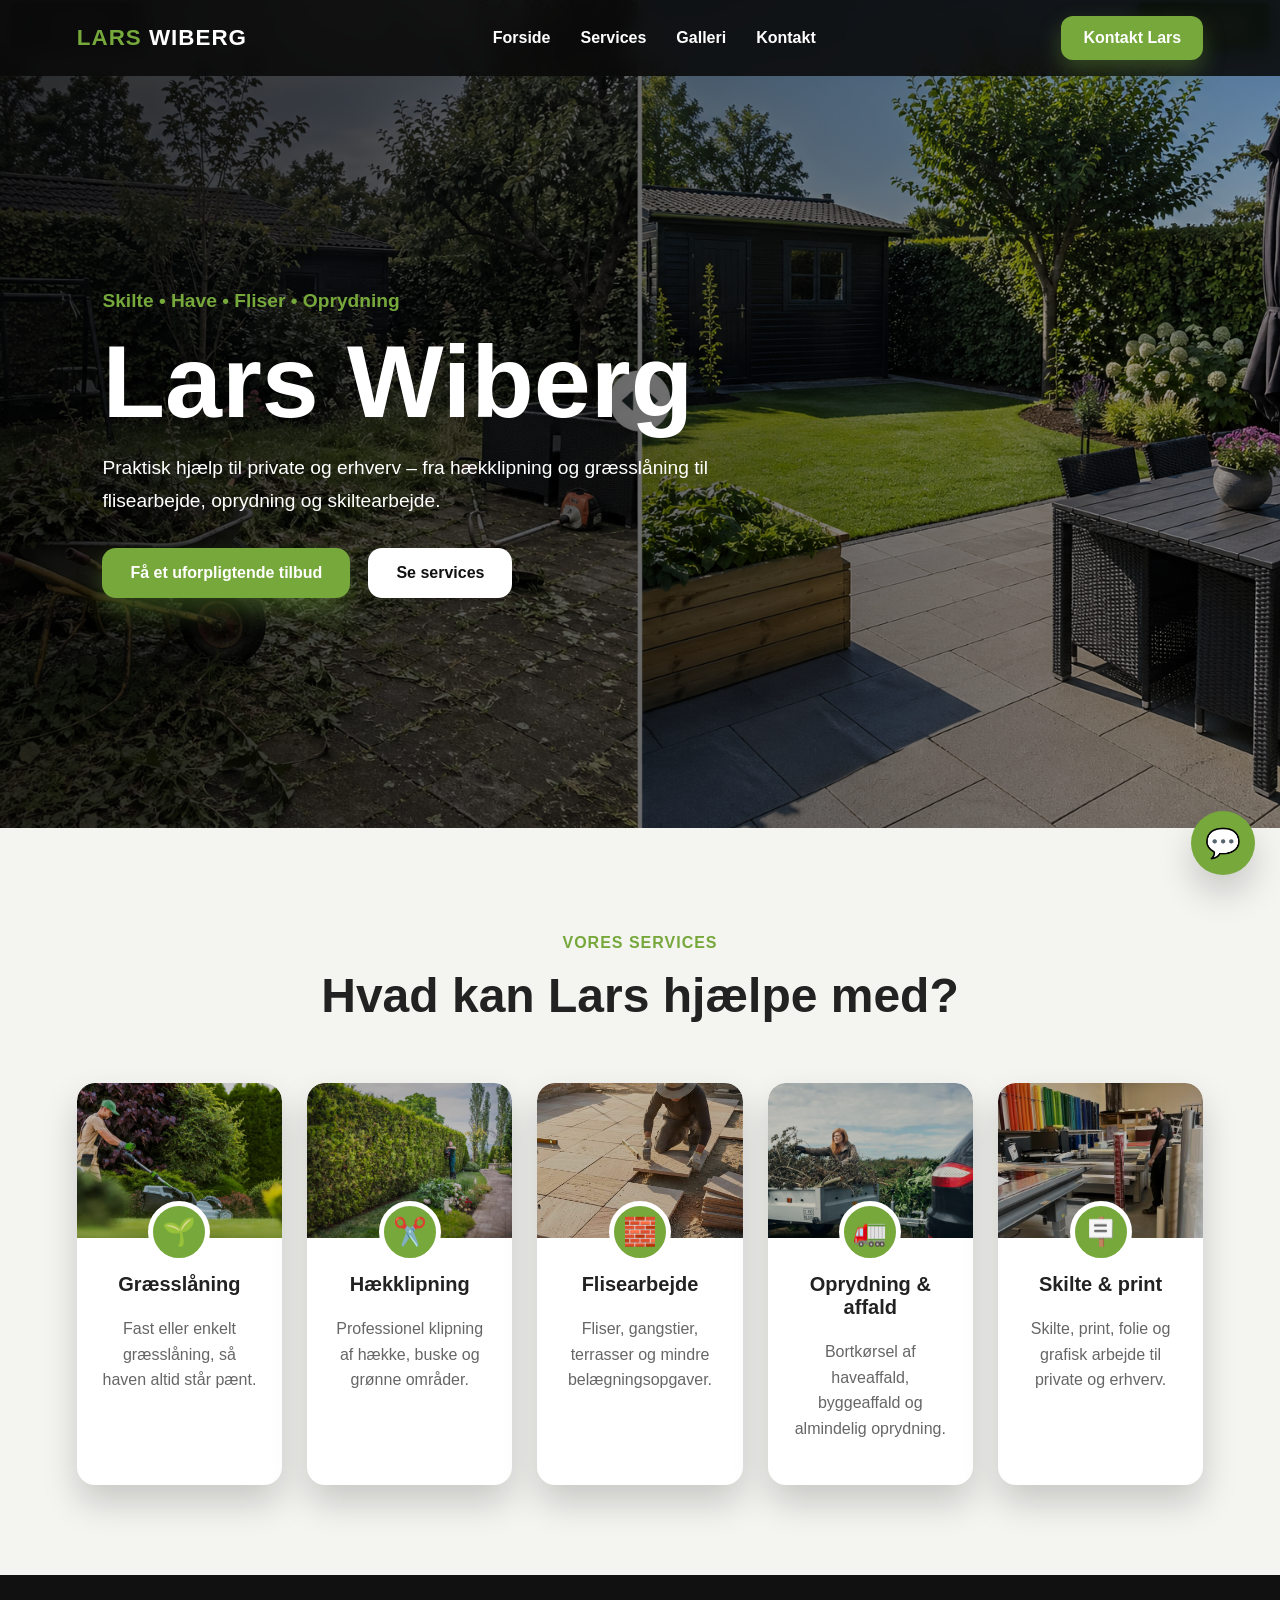
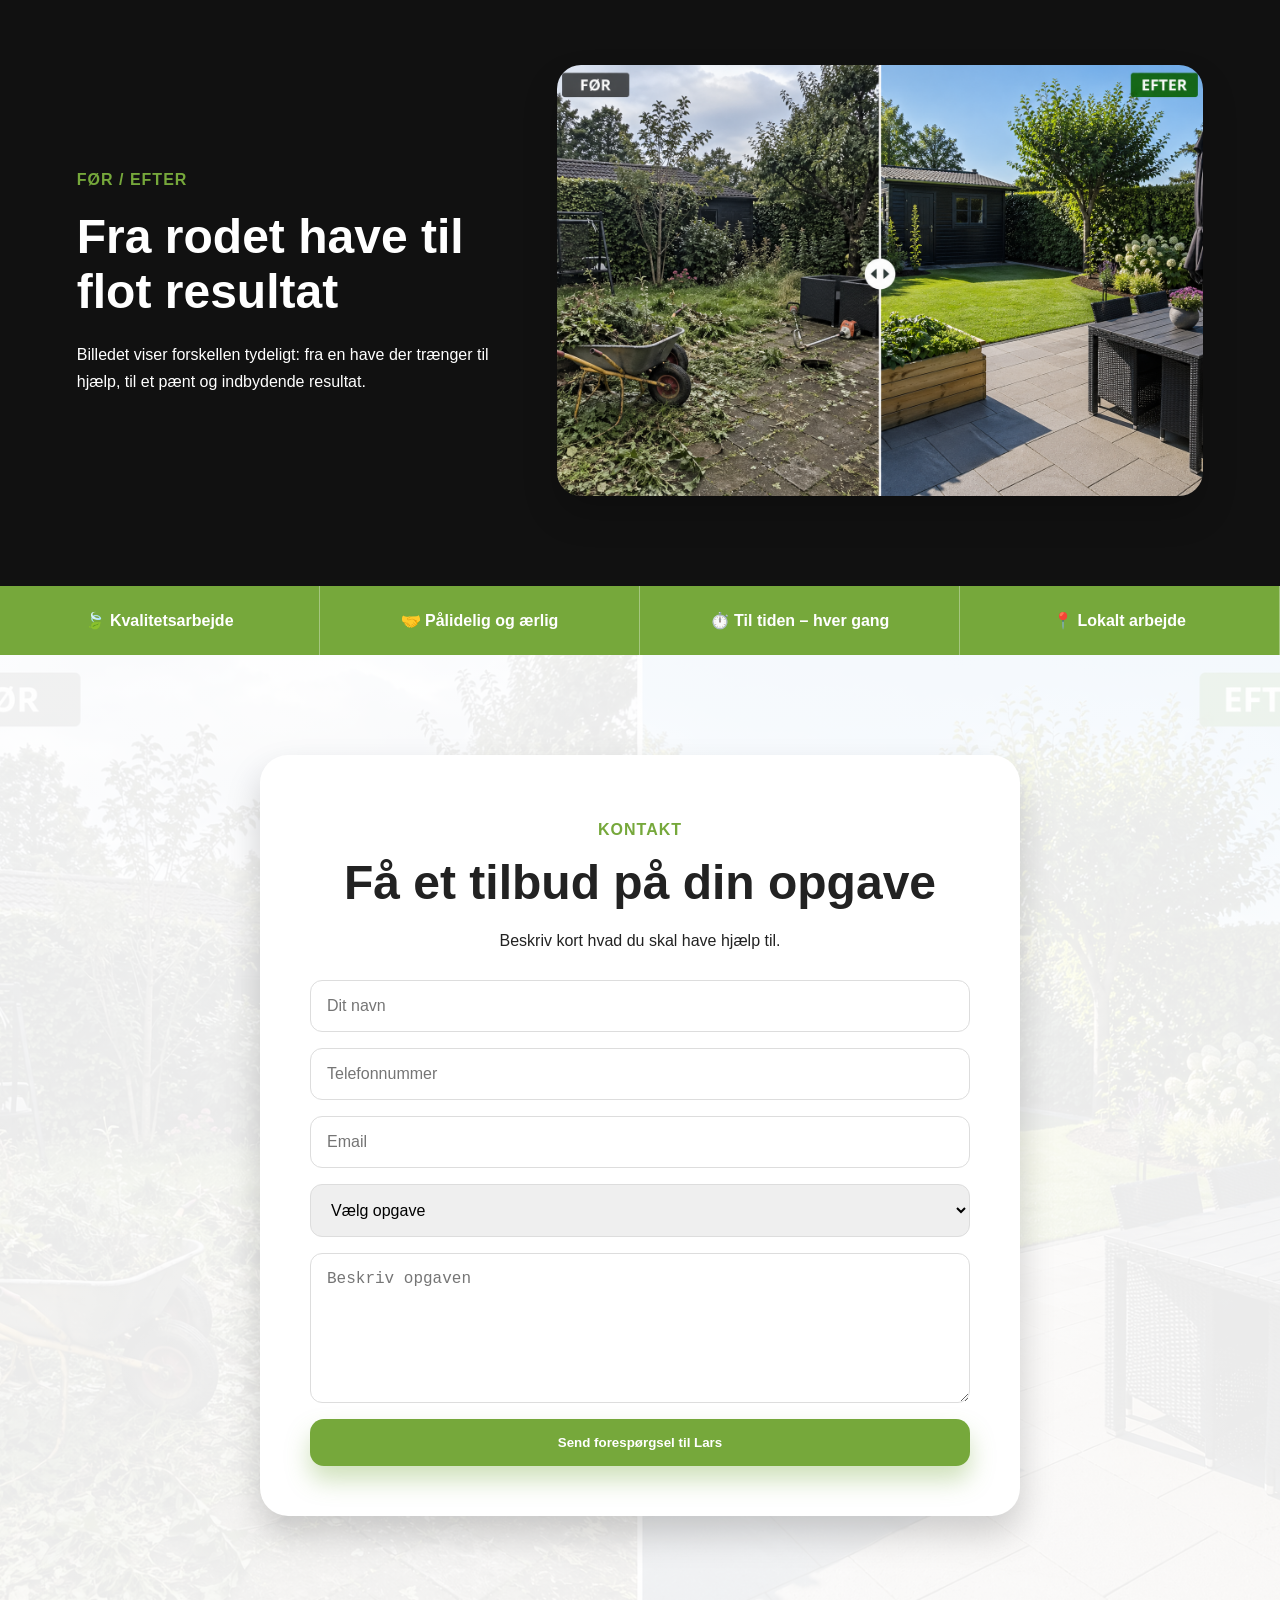
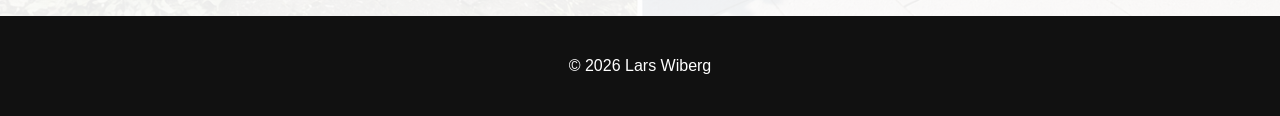
==== commit 1ded7c2b: "Update index.html" ====
--- a/index.html
+++ b/index.html
@@ -90,16 +90,13 @@
         <p class="section-label">Før / efter</p>
         <h2>Fra rodet have til flot resultat</h2>
         <p>
-          Et tydeligt før/efter billede giver kunden tillid og viser straks,
-          hvad arbejdet kan gøre.
+          Billedet viser forskellen tydeligt: fra en have der trænger til hjælp,
+          til et pænt og indbydende resultat.
         </p>
       </div>
 
       <div class="before-frame">
         <img src="assets/images/beforeafter.jpg" alt="Før og efter havearbejde" />
-        <div class="before-line"></div>
-        <div class="before-badge left">FØR</div>
-        <div class="before-badge right">EFTER</div>
       </div>
     </section>
 
@@ -116,12 +113,12 @@
         <h2>Få et tilbud på din opgave</h2>
         <p>Beskriv kort hvad du skal have hjælp til.</p>
 
-        <form class="contact-form">
-          <input type="text" placeholder="Dit navn" required />
-          <input type="tel" placeholder="Telefonnummer" required />
-          <input type="email" placeholder="Email" />
+        <form class="contact-form" id="contactForm">
+          <input id="contactName" type="text" placeholder="Dit navn" required />
+          <input id="contactPhone" type="tel" placeholder="Telefonnummer" required />
+          <input id="contactEmail" type="email" placeholder="Email" />
 
-          <select required>
+          <select id="contactTask" required>
             <option value="">Vælg opgave</option>
             <option>Græsslåning</option>
             <option>Hækklipning</option>
@@ -131,9 +128,9 @@
             <option>Andet</option>
           </select>
 
-          <textarea placeholder="Beskriv opgaven" required></textarea>
+          <textarea id="contactMessage" placeholder="Beskriv opgaven" required></textarea>
 
-          <button type="submit" class="btn primary">Send forespørgsel</button>
+          <button type="submit" class="btn primary">Send forespørgsel til Lars</button>
         </form>
       </div>
     </section>
@@ -144,9 +141,12 @@
 
   <div class="chat-box" id="chatBox">
     <div class="chat-header">Lars Wiberg</div>
+
     <div class="chat-body" id="chatBody">
       <p><strong>Lars:</strong> Hej 👋 Hvad skal du have hjælp til?</p>
+      <p class="chat-hint">Skriv fx: “Jeg skal have klippet hæk” eller “Jeg skal have kørt affald væk”.</p>
     </div>
+
     <div class="chat-input">
       <input id="chatInput" type="text" placeholder="Skriv her..." />
       <button id="sendChat">Send</button>
--- a/css/component.css
+++ b/css/component.css
@@ -1,46 +1,411 @@
-/* ===== SERVICE CARDS MED RIGTIGE BILLEDER ===== */
+.topbar {
+  position: fixed;
+  top: 0;
+  left: 0;
+  width: 100%;
+  height: 76px;
+  padding: 0 6%;
+  display: flex;
+  align-items: center;
+  justify-content: space-between;
+  background: rgba(10, 10, 10, 0.88);
+  backdrop-filter: blur(10px);
+  z-index: 1000;
+}
+
+.logo {
+  color: white;
+  font-size: 1.4rem;
+  font-weight: 900;
+  letter-spacing: 1px;
+}
+
+.logo span {
+  color: var(--green);
+}
+
+.nav {
+  display: flex;
+  gap: 30px;
+}
+
+.nav a,
+.top-cta {
+  color: white;
+  text-decoration: none;
+  font-weight: 700;
+}
+
+.nav a:hover {
+  color: var(--green);
+}
+
+.top-cta {
+  background: var(--green);
+  padding: 13px 22px;
+  border-radius: 12px;
+  box-shadow: 0 10px 22px rgba(118, 168, 59, 0.35);
+}
+
+.hero {
+  min-height: 92vh;
+  position: relative;
+  display: flex;
+  align-items: center;
+  padding: 120px 8% 80px;
+  background:
+    linear-gradient(90deg, rgba(0,0,0,0.82), rgba(0,0,0,0.32)),
+    url("../assets/images/beforeafter.jpg");
+  background-size: cover;
+  background-position: center;
+  color: white;
+}
+
+.hero-content {
+  max-width: 650px;
+  position: relative;
+  z-index: 2;
+}
+
+.eyebrow {
+  font-size: 1.2rem;
+  font-weight: 800;
+  color: var(--green);
+}
+
+.hero h1 {
+  font-size: clamp(3rem, 8vw, 6.5rem);
+  margin: 10px 0;
+  line-height: 1;
+}
+
+.hero-text {
+  font-size: 1.2rem;
+  line-height: 1.7;
+}
+
+.hero-actions {
+  display: flex;
+  gap: 18px;
+  flex-wrap: wrap;
+  margin-top: 30px;
+}
+
+.btn {
+  display: inline-block;
+  border: none;
+  cursor: pointer;
+  text-decoration: none;
+  font-weight: 800;
+  border-radius: 14px;
+  padding: 16px 28px;
+  transition: 0.25s ease;
+}
+
+.btn.primary {
+  background: var(--green);
+  color: white;
+  box-shadow: 0 14px 25px rgba(118, 168, 59, 0.35);
+}
+
+.btn.secondary {
+  background: white;
+  color: var(--dark);
+}
+
+.btn:hover {
+  transform: translateY(-4px);
+}
+
+.service-grid {
+  margin-top: 60px;
+  display: grid;
+  grid-template-columns: repeat(5, 1fr);
+  gap: 25px;
+}
+
+.service-card {
+  position: relative;
+  overflow: hidden;
+  min-height: 330px;
+  border-radius: var(--radius);
+  padding: 170px 24px 28px;
+  background: white;
+  box-shadow: var(--shadow);
+  transition: 0.3s ease;
+}
+
+.service-card:hover {
+  transform: translateY(-10px);
+}
 
 .service-card::before {
   content: "";
   position: absolute;
   inset: 0 0 auto 0;
-  height: 150px;
+  height: 155px;
   background-size: cover;
   background-position: center;
-  border-radius: 18px 18px 0 0;
-}
-
-/* GRÆS */
+  border-radius: var(--radius) var(--radius) 0 0;
+}
+
 .service-card.grass::before {
   background-image:
-    linear-gradient(rgba(0,0,0,0.25), rgba(0,0,0,0.25)),
+    linear-gradient(rgba(0,0,0,0.22), rgba(0,0,0,0.22)),
     url("../assets/images/grass.jpg");
 }
 
-/* HÆK */
 .service-card.hedge::before {
   background-image:
-    linear-gradient(rgba(0,0,0,0.25), rgba(0,0,0,0.25)),
+    linear-gradient(rgba(0,0,0,0.22), rgba(0,0,0,0.22)),
     url("../assets/images/hedge.jpg");
 }
 
-/* FLISER */
 .service-card.paving::before {
   background-image:
-    linear-gradient(rgba(0,0,0,0.25), rgba(0,0,0,0.25)),
+    linear-gradient(rgba(0,0,0,0.22), rgba(0,0,0,0.22)),
     url("../assets/images/paving.jpg");
 }
 
-/* AFFALD */
 .service-card.cleanup::before {
   background-image:
-    linear-gradient(rgba(0,0,0,0.25), rgba(0,0,0,0.25)),
+    linear-gradient(rgba(0,0,0,0.22), rgba(0,0,0,0.22)),
     url("../assets/images/cleanup.jpg");
 }
 
-/* SKILTE */
 .service-card.sign::before {
   background-image:
-    linear-gradient(rgba(0,0,0,0.25), rgba(0,0,0,0.25)),
+    linear-gradient(rgba(0,0,0,0.22), rgba(0,0,0,0.22)),
     url("../assets/images/sign.jpg");
 }
+
+.service-icon {
+  position: absolute;
+  top: 118px;
+  left: 50%;
+  transform: translateX(-50%);
+  width: 62px;
+  height: 62px;
+  border-radius: 50%;
+  background: var(--green);
+  color: white;
+  display: grid;
+  place-items: center;
+  font-size: 1.7rem;
+  border: 5px solid white;
+  z-index: 2;
+}
+
+.service-card h3 {
+  margin-top: 20px;
+  font-size: 1.25rem;
+}
+
+.service-card p {
+  color: var(--muted);
+  line-height: 1.6;
+}
+
+.before-section {
+  display: grid;
+  grid-template-columns: 0.8fr 1.2fr;
+  gap: 50px;
+  align-items: center;
+  padding: 90px 6%;
+  background: var(--dark);
+  color: white;
+}
+
+.before-text {
+  text-align: left;
+}
+
+.before-text p {
+  line-height: 1.7;
+}
+
+.before-frame {
+  position: relative;
+  overflow: hidden;
+  border-radius: 24px;
+  box-shadow: var(--shadow);
+}
+
+.before-frame img {
+  width: 100%;
+  display: block;
+}
+
+.before-line {
+  position: absolute;
+  top: 0;
+  bottom: 0;
+  left: 50%;
+  width: 5px;
+  background: white;
+}
+
+.before-badge {
+  position: absolute;
+  top: 22px;
+  padding: 12px 20px;
+  border-radius: 10px;
+  color: white;
+  font-weight: 900;
+}
+
+.before-badge.left {
+  left: 22px;
+  background: rgba(0,0,0,0.7);
+}
+
+.before-badge.right {
+  right: 22px;
+  background: var(--green);
+}
+
+.trust-bar {
+  display: grid;
+  grid-template-columns: repeat(4, 1fr);
+  background: var(--green);
+  color: white;
+  font-weight: 900;
+  text-align: center;
+}
+
+.trust-bar div {
+  padding: 25px;
+  border-right: 1px solid rgba(255,255,255,0.35);
+}
+
+.contact-section {
+  padding: 100px 6%;
+  background:
+    linear-gradient(rgba(255,255,255,.92), rgba(255,255,255,.92)),
+    url("../assets/images/beforeafter.jpg");
+  background-size: cover;
+  background-position: center;
+}
+
+.contact-box {
+  max-width: 760px;
+  margin: auto;
+  background: white;
+  border-radius: 28px;
+  padding: 50px;
+  box-shadow: var(--shadow);
+  text-align: center;
+}
+
+.contact-form {
+  display: grid;
+  gap: 16px;
+  margin-top: 30px;
+}
+
+.contact-form input,
+.contact-form select,
+.contact-form textarea {
+  width: 100%;
+  padding: 16px;
+  border-radius: 12px;
+  border: 1px solid #ddd;
+  font-size: 1rem;
+}
+
+.contact-form textarea {
+  min-height: 150px;
+}
+
+.chat-button {
+  position: fixed;
+  right: 25px;
+  bottom: 25px;
+  width: 64px;
+  height: 64px;
+  border-radius: 50%;
+  border: none;
+  background: var(--green);
+  color: white;
+  font-size: 1.8rem;
+  cursor: pointer;
+  box-shadow: var(--shadow);
+  z-index: 1000;
+}
+
+.chat-box {
+  position: fixed;
+  right: 25px;
+  bottom: 105px;
+  width: 330px;
+  background: white;
+  border-radius: 20px;
+  box-shadow: var(--shadow);
+  overflow: hidden;
+  display: none;
+  z-index: 1000;
+}
+
+.chat-header {
+  background: var(--dark);
+  color: white;
+  padding: 16px;
+  font-weight: 900;
+}
+
+.chat-body {
+  padding: 16px;
+  max-height: 260px;
+  overflow-y: auto;
+}
+
+.chat-input {
+  display: flex;
+  border-top: 1px solid #ddd;
+}
+
+.chat-input input {
+  flex: 1;
+  border: none;
+  padding: 14px;
+}
+
+.chat-input button {
+  border: none;
+  background: var(--green);
+  color: white;
+  padding: 0 16px;
+  cursor: pointer;
+}
+
+@media (max-width: 1050px) {
+  .service-grid {
+    grid-template-columns: repeat(2, 1fr);
+  }
+
+  .before-section {
+    grid-template-columns: 1fr;
+  }
+}
+
+@media (max-width: 700px) {
+  .nav {
+    display: none;
+  }
+
+  .top-cta {
+    display: none;
+  }
+
+  .service-grid {
+    grid-template-columns: 1fr;
+  }
+
+  .trust-bar {
+    grid-template-columns: 1fr;
+  }
+
+  .contact-box {
+    padding: 28px;
+  }
+}
